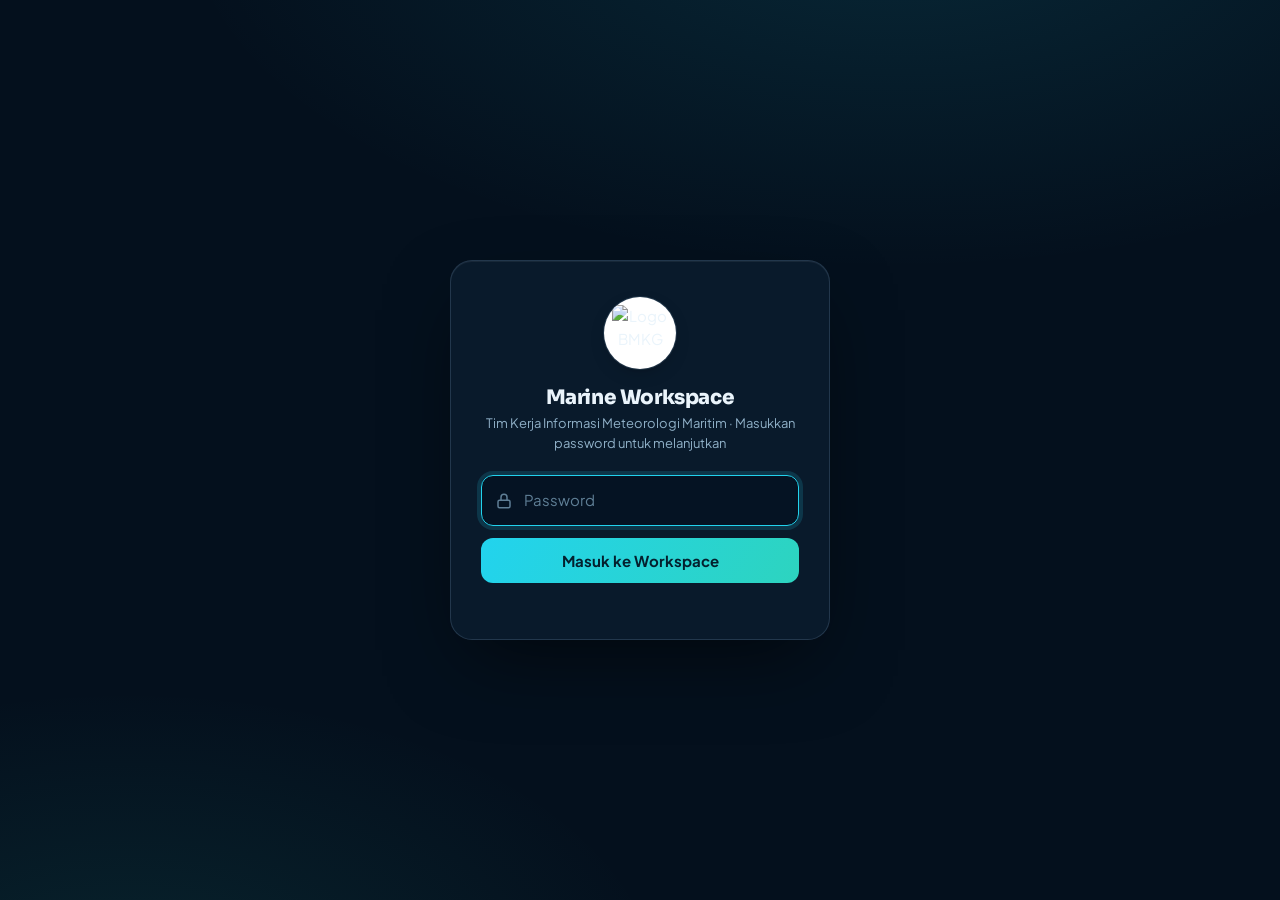
==== index.html @ 50741955 "Add files via upload" ====
<!DOCTYPE html>
<html lang="id" data-theme="dark">
<head>
<meta charset="utf-8">
<meta name="viewport" content="width=device-width, initial-scale=1">
<title>Marine Workspace — Dashboard Informasi Maritim BMKG</title>
<meta name="description" content="Ruang kerja Tim Kerja Informasi Meteorologi Maritim BMKG: rutinitas operasional, dashboard rekapitulasi, dan layanan khusus.">
<link rel="icon" href="assets/logo-bmkg-placeholder.svg" type="image/svg+xml" id="favicon">
<link rel="preconnect" href="https://fonts.googleapis.com">
<link rel="preconnect" href="https://fonts.gstatic.com" crossorigin>
<link rel="stylesheet" href="https://fonts.googleapis.com/css2?family=Plus+Jakarta+Sans:wght@400;500;600;700;800&family=Sora:wght@600;700;800&display=swap">
<link rel="stylesheet" href="assets/shell.css?v=11">
<style>
  html.locked body > main,
  html.locked body > section,
  html.locked .bar-show,
  html.locked #logout { display: none !important; }

  /* ---------- GATE ---------- */
  #gate { position: fixed; inset: 0; z-index: 9999; display: grid; place-items: center; padding: 16px;
          background: radial-gradient(1200px 600px at 70% -10%, rgba(34,211,238,.12), transparent 60%),
                      radial-gradient(900px 500px at 10% 110%, rgba(45,212,191,.10), transparent 60%),
                      #04101d; }
  #gate .gate-card { width: 100%; max-width: 380px; padding: 36px 30px 28px; border-radius: 22px; text-align: center;
                     background: rgba(13,32,52,.66); border: 1px solid rgba(148,190,220,.18);
                     backdrop-filter: blur(18px); -webkit-backdrop-filter: blur(18px);
                     box-shadow: 0 30px 80px -20px rgba(0,0,0,.6), inset 0 1px 0 rgba(255,255,255,.06);
                     color: #eaf4fb; font-family: 'Plus Jakarta Sans', system-ui, sans-serif;
                     animation: gateIn .6s cubic-bezier(.2,.9,.25,1.2) both; }
  @keyframes gateIn { from { opacity: 0; transform: translateY(18px) scale(.97); } to { opacity: 1; transform: none; } }
  #gate .logo-disc { margin: 0 auto 16px; width: 72px; height: 72px; padding: 8px; }
  #gate h1 { font: 800 20px/1.25 'Sora', sans-serif; margin: 0 0 4px; letter-spacing: -.02em; }
  #gate .gate-sub { font-size: 13px; color: #8fb0c7; margin: 0 0 22px; }
  #gate .field { position: relative; margin-bottom: 12px; }
  #gate .field svg { position: absolute; left: 14px; top: 50%; transform: translateY(-50%); width: 18px; height: 18px;
                     stroke: #5f7f96; fill: none; stroke-width: 2; stroke-linecap: round; }
  #gate input { width: 100%; box-sizing: border-box; padding: 13px 14px 13px 42px; font: inherit; color: #eaf4fb;
                background: rgba(4,16,29,.6); border: 1px solid rgba(148,190,220,.22); border-radius: 12px; outline: none;
                transition: border-color .2s, box-shadow .2s; }
  #gate input::placeholder { color: #5f7f96; }
  #gate input:focus { border-color: #22d3ee; box-shadow: 0 0 0 4px rgba(34,211,238,.15); }
  #gate button[type="submit"] { width: 100%; padding: 13px; font: 700 15px 'Plus Jakarta Sans', sans-serif; color: #04202e;
                 background: linear-gradient(120deg, #22d3ee, #2dd4bf); border: 0; border-radius: 12px; cursor: pointer;
                 transition: filter .2s, transform .15s; }
  #gate button[type="submit"]:hover { filter: brightness(1.1); transform: translateY(-1px); }
  #gate .err { color: #fb7185; font-size: 13px; min-height: 18px; margin-top: 10px; }
  #gate.shake .gate-card { animation: shake .4s; }
  @keyframes shake { 0%,100%{transform:translateX(0)} 25%{transform:translateX(-8px)} 75%{transform:translateX(8px)} }

  /* ---------- LOGOUT ---------- */
  #logout { position: fixed; right: 16px; bottom: 16px; z-index: 900; display: inline-flex; align-items: center; gap: 7px;
            padding: 9px 16px; font: 600 13px 'Plus Jakarta Sans', system-ui, sans-serif; color: #cfe6f5;
            background: rgba(13,32,52,.7); border: 1px solid rgba(148,190,220,.2); border-radius: 999px; cursor: pointer;
            box-shadow: 0 6px 20px rgba(0,0,0,.35); backdrop-filter: blur(8px); transition: color .2s, border-color .2s, transform .15s; }
  #logout:hover { color: #fb7185; border-color: rgba(251,113,133,.5); transform: translateY(-1px); }
  #logout svg { width: 16px; height: 16px; fill: none; stroke: currentColor; stroke-width: 2; stroke-linecap: round; stroke-linejoin: round; }

  /* ---------- HOME: topbar, jam, stat, ticker (khusus tema gelap) ---------- */
  .topbar { position: relative; z-index: 2; max-width: 1120px; margin: 0 auto; padding: 22px 24px 0;
            display: flex; align-items: center; gap: 14px; }
  .brand { display: flex; align-items: center; gap: 12px; min-width: 0; }
  .brand-name { font: 800 15px/1.2 'Sora', sans-serif; letter-spacing: -.01em; }
  .brand-tag { font-size: 11.5px; color: #7fa3bd; font-weight: 600; letter-spacing: .08em; text-transform: uppercase; }
  .topbar-right { margin-left: auto; display: flex; align-items: center; gap: 12px; }
  .clock-box { text-align: right; line-height: 1.15; }
  .clock-time { font: 700 20px/1 'Sora', monospace, sans-serif; letter-spacing: .04em; font-variant-numeric: tabular-nums; }
  .clock-date { font-size: 11.5px; color: #7fa3bd; font-weight: 600; margin-top: 3px; }
  #theme-toggle { width: 40px; height: 40px; display: grid; place-items: center; border-radius: 12px;
                  border: 1px solid rgba(148,190,220,.2); background: rgba(13,32,52,.6); color: #cfe6f5; cursor: pointer;
                  transition: transform .2s, border-color .2s; }
  #theme-toggle:hover { transform: rotate(15deg); border-color: rgba(34,211,238,.5); }
  #theme-toggle svg { width: 19px; height: 19px; fill: none; stroke: currentColor; stroke-width: 2; stroke-linecap: round; }
  html[data-theme="dark"] #theme-toggle .ico-sun { display: block; }
  html[data-theme="dark"] #theme-toggle .ico-moon { display: none; }
  html[data-theme="light"] #theme-toggle .ico-sun { display: none; }
  html[data-theme="light"] #theme-toggle .ico-moon { display: block; }

  .hero-new { position: relative; z-index: 2; max-width: 1120px; margin: 0 auto; padding: 44px 24px 10px; color: #eaf4fb; }
  .greet { display: inline-flex; align-items: center; gap: 8px; font-size: 13px; font-weight: 700; color: #67e8f9;
           background: rgba(34,211,238,.1); border: 1px solid rgba(34,211,238,.25); padding: 6px 14px; border-radius: 999px; }
  .greet .dot { width: 7px; height: 7px; border-radius: 50%; background: #2dd4bf; box-shadow: 0 0 0 0 rgba(45,212,191,.6); animation: pulse 2s infinite; }
  @keyframes pulse { 70% { box-shadow: 0 0 0 9px rgba(45,212,191,0); } 100% { box-shadow: 0 0 0 0 rgba(45,212,191,0); } }
  .hero-new h1 { font: 800 clamp(1.7rem, 4.2vw, 2.7rem)/1.12 'Sora', sans-serif; letter-spacing: -.03em; margin: 18px 0 10px; }
  .hero-new h1 .grad { background: linear-gradient(100deg, #22d3ee 10%, #2dd4bf 55%, #a5f3fc 90%); -webkit-background-clip: text; background-clip: text; color: transparent; }
  .hero-sub-new { margin: 0; max-width: 56ch; color: #9db9ce; font-size: clamp(.95rem, 1.5vw, 1.06rem); }

  .stats { position: relative; z-index: 2; max-width: 1120px; margin: 30px auto 0; padding: 0 24px;
           display: grid; grid-template-columns: repeat(4, 1fr); gap: 14px; }
  .stat { position: relative; overflow: hidden; border-radius: 16px; padding: 18px 20px;
          background: rgba(13,32,52,.6); border: 1px solid rgba(148,190,220,.16);
          backdrop-filter: blur(10px); }
  .stat::after { content: ""; position: absolute; inset: 0; background: radial-gradient(220px circle at var(--mx, 50%) var(--my, 0%), rgba(34,211,238,.14), transparent 65%); opacity: 0; transition: opacity .3s; }
  .stat:hover::after { opacity: 1; }
  .stat b { display: block; font: 800 30px/1 'Sora', sans-serif; letter-spacing: -.02em; font-variant-numeric: tabular-nums; }
  .stat span { display: block; margin-top: 7px; font-size: 12.5px; font-weight: 600; color: #7fa3bd; }

  .ticker-wrap { position: relative; z-index: 2; margin: 34px auto 0; overflow: hidden;
                 border-top: 1px solid rgba(148,190,220,.14); border-bottom: 1px solid rgba(148,190,220,.14);
                 background: rgba(4,16,29,.45); }
  .ticker { display: flex; gap: 0; width: max-content; animation: tick 36s linear infinite; padding: 10px 0; }
  .ticker-wrap:hover .ticker { animation-play-state: paused; }
  .ticker span { font: 600 12.5px 'Plus Jakarta Sans', sans-serif; color: #6f93ab; letter-spacing: .06em; text-transform: uppercase; padding: 0 18px; white-space: nowrap; }
  .ticker span i { font-style: normal; color: #22d3ee; margin-right: 18px; }
  @keyframes tick { to { transform: translateX(-50%); } }

  @media (max-width: 900px) {
    .stats { grid-template-columns: repeat(2, 1fr); }
    .clock-date { display: none; }
  }
  @media (max-width: 560px) {
    .topbar { padding: 16px 16px 0; }
    .hero-new, .stats { padding-left: 16px; padding-right: 16px; }
    .brand-tag { display: none; }
  }
  @media (prefers-reduced-motion: reduce) {
    .ticker { animation: none; }
    .greet .dot { animation: none; }
  }
</style>
<script>document.documentElement.classList.add('locked');</script>
</head>
<body>

<!-- PASSWORD GATE -->
<div id="gate">
  <form class="gate-card" id="gate-form" autocomplete="off">
    <span class="logo-disc"><img class="bmkg-logo" alt="Logo BMKG"></span>
    <h1>Marine Workspace</h1>
    <p class="gate-sub">Tim Kerja Informasi Meteorologi Maritim · Masukkan password untuk melanjutkan</p>
    <div class="field">
      <svg viewBox="0 0 24 24"><rect x="4" y="11" width="16" height="10" rx="2"/><path d="M8 11V7a4 4 0 0 1 8 0v4"/></svg>
      <input type="password" id="gate-pass" placeholder="Password" autofocus required>
    </div>
    <button type="submit">Masuk ke Workspace</button>
    <div class="err" id="gate-err" role="alert"></div>
  </form>
</div>

<!-- BERANDA -->
<main id="view-home" class="view" aria-labelledby="home-title">
  <canvas id="waves" aria-hidden="true"></canvas>

  <header class="topbar">
    <div class="brand">
      <span class="logo-disc logo-sm"><img class="bmkg-logo" alt="Logo BMKG"></span>
      <div>
        <div class="brand-name">Marine Workspace</div>
        <div class="brand-tag">Informasi Meteorologi Maritim</div>
      </div>
    </div>
    <div class="topbar-right">
      <div class="clock-box">
        <div class="clock-time" id="clock">--:--:--</div>
        <div class="clock-date" id="clock-date">—</div>
      </div>
      <button id="theme-toggle" type="button" aria-label="Ganti tema" title="Ganti tema">
        <svg class="ico-sun" viewBox="0 0 24 24"><circle cx="12" cy="12" r="4"/><path d="M12 2v2M12 20v2M4.9 4.9l1.4 1.4M17.7 17.7l1.4 1.4M2 12h2M20 12h2M4.9 19.1l1.4-1.4M17.7 6.3l1.4-1.4"/></svg>
        <svg class="ico-moon" viewBox="0 0 24 24"><path d="M21 12.8A9 9 0 1 1 11.2 3a7 7 0 0 0 9.8 9.8z"/></svg>
      </button>
    </div>
  </header>

  <section class="hero-new">
    <span class="greet"><span class="dot"></span><span id="greeting">Selamat datang</span></span>
    <h1 id="home-title">Satu ruang kerja,<br>semua <span class="grad">informasi maritim</span>.</h1>
    <p class="hero-sub-new">Rekapitulasi kecelakaan kapal, banjir rob, kinerja PTSP & SKK Migas — plus rutinitas operasional FoD dan alat bantu layanan, dalam satu dashboard yang hidup.</p>
  </section>

  <section class="stats" aria-label="Ringkasan">
    <div class="stat"><b data-count="4">0</b><span>Dashboard Rekapitulasi</span></div>
    <div class="stat"><b data-count="8" data-suffix="+">0</b><span>Tools & Tautan Produksi</span></div>
    <div class="stat"><b data-count="3">0</b><span>Layanan Khusus Internal</span></div>
    <div class="stat"><b data-count="24" data-suffix="/7">0</b><span>Siaga Operasional</span></div>
  </section>

  <div class="ticker-wrap" aria-hidden="true">
    <div class="ticker" id="ticker">
      <span><i>◆</i>Kecelakaan Kapal</span><span><i>◆</i>Banjir Rob</span><span><i>◆</i>Kinerja PTSP</span><span><i>◆</i>SKK Migas</span><span><i>◆</i>Task Management FoD</span><span><i>◆</i>MeteoFactory</span><span><i>◆</i>MFStudio</span><span><i>◆</i>DTOOL</span><span><i>◆</i>Tools Warning</span><span><i>◆</i>Convert PDF Scan</span>
    </div>
  </div>

  <section class="entry-wrap" aria-label="Menu utama">
    <button class="entry entry-routine" data-go="routine">
      <span class="entry-num" aria-hidden="true">01</span>
      <span class="entry-icon" aria-hidden="true">
        <svg viewBox="0 0 24 24"><rect x="4" y="5" width="16" height="15" rx="2"/><path d="M4 10h16M8 3v4M16 3v4M8 14l2 2 4-4"/></svg>
      </span>
      <span class="entry-title">Operational Routine</span>
      <span class="entry-desc">Jadwal tugas harian Forecaster on Duty & tautan penting operasional.</span>
      <span class="chips"><i>Task Management</i><i>Briefing</i><i>MeteoFactory</i></span>
      <span class="entry-cta">Buka rutinitas<svg viewBox="0 0 24 24"><path d="M5 12h14M13 6l6 6-6 6"/></svg></span>
    </button>

    <button class="entry entry-dash" data-go="dashboard">
      <span class="entry-num" aria-hidden="true">02</span>
      <span class="entry-icon" aria-hidden="true">
        <svg viewBox="0 0 24 24"><path d="M4 20V10M10 20V4M16 20v-7M22 20H2"/></svg>
      </span>
      <span class="entry-title">Dashboard Rekap</span>
      <span class="entry-desc">Data tim kerja dalam satu tempat — grafik, tabel, dan filter siap pakai.</span>
      <span class="chips"><i>Kecelakaan Kapal</i><i>Banjir Rob</i><i>Kinerja PTSP</i><i>SKK Migas</i></span>
      <span class="entry-cta">Buka dashboard<svg viewBox="0 0 24 24"><path d="M5 12h14M13 6l6 6-6 6"/></svg></span>
    </button>

    <button class="entry entry-special" data-go="layanan">
      <span class="entry-num" aria-hidden="true">03</span>
      <span class="entry-icon" aria-hidden="true">
        <svg viewBox="0 0 24 24"><path d="M12 3l2.6 5.6 6.1.7-4.5 4.2 1.2 6L12 16.4 6.6 19.5l1.2-6L3.3 9.3l6.1-.7z"/></svg>
      </span>
      <span class="entry-title">Layanan Khusus</span>
      <span class="entry-desc">Alat bantu produktivitas untuk pekerjaan layanan informasi maritim.</span>
      <span class="chips"><i>Format Lama PTSP</i><i>Convert PDF Scan</i><i>Satelit PTSP</i></span>
      <span class="entry-cta">Buka layanan<svg viewBox="0 0 24 24"><path d="M5 12h14M13 6l6 6-6 6"/></svg></span>
    </button>
  </section>

  <p class="ver">Marine Workspace · Tim Kerja Informasi Meteorologi Maritim BMKG · <span id="year"></span></p>
</main>

<!-- OPERATIONAL ROUTINE -->
<section id="view-routine" class="view app-view" hidden aria-label="Operational Routine">
  <header class="appbar">
    <button class="btn-home" data-go="home" aria-label="Kembali ke beranda">
      <svg viewBox="0 0 24 24" aria-hidden="true"><path d="M15 5l-7 7 7 7"/></svg><span>Beranda</span>
    </button>
    <span class="logo-disc logo-sm"><img class="bmkg-logo" alt="Logo BMKG"></span>
    <h2 class="appbar-title" id="routine-title">Operational Routine</h2>
    <button class="btn-ghost" id="routine-back" hidden>Semua menu</button>
    <button class="bar-toggle" type="button" data-bar="hide" aria-label="Sembunyikan bilah atas" title="Sembunyikan bilah atas">
      <svg viewBox="0 0 24 24" aria-hidden="true"><path d="M6 15l6-6 6 6"/></svg>
    </button>
  </header>
  <div class="menu-wrap" id="routine-menu">
    <button class="tool tool-teal" data-routine="task">
      <span class="entry-icon" aria-hidden="true"><svg viewBox="0 0 24 24"><rect x="8" y="2" width="8" height="4" rx="1"/><path d="M16 4h2a2 2 0 0 1 2 2v14a2 2 0 0 1-2 2H6a2 2 0 0 1-2-2V6a2 2 0 0 1 2-2h2M9 14l2 2 4-4"/></svg></span>
      <span class="entry-title">Task Management</span>
      <span class="entry-desc">Tugas harian Forecaster on Duty.</span>
    </button>
    <a class="tool" target="_blank" rel="noopener" href="https://docs.google.com/presentation/d/1rt07WxfFkarKWsxxVSmUMa9XclEp4lVFe6PXQF7qSEg/edit?slide=id.g3b1c0bfed47_26_0#slide=id.g3b1c0bfed47_26_0">
      <span class="entry-icon" aria-hidden="true"><svg viewBox="0 0 24 24"><path d="M2 3h20M21 3v11a2 2 0 0 1-2 2H5a2 2 0 0 1-2-2V3M7 21l5-5 5 5"/></svg></span>
      <span class="entry-title">Briefing</span>
      <span class="entry-desc">File presentasi briefing.</span>
    </a>
    <a class="tool" target="_blank" rel="noopener" href="https://docs.google.com/presentation/d/19bSiu_AYQqIF3rI4JnlODNpfbVD-F4Mi/edit?usp=sharing&amp;ouid=117535660510936955251&amp;rtpof=true&amp;sd=true">
      <span class="entry-icon" aria-hidden="true"><svg viewBox="0 0 24 24"><circle cx="12" cy="12" r="10"/><path d="m16.24 7.76-1.8 5.4a2 2 0 0 1-1.27 1.27L7.76 16.24l1.8-5.4a2 2 0 0 1 1.27-1.27z"/></svg></span>
      <span class="entry-title">Marine Guidance</span>
      <span class="entry-desc">File pembuatan Marine Guidance.</span>
    </a>
    <a class="tool" target="_blank" rel="noopener" href="http://192.168.222.45/#/">
      <span class="entry-icon" aria-hidden="true"><svg viewBox="0 0 24 24"><circle cx="12" cy="12" r="10"/><path d="M12 2a14.5 14.5 0 0 0 0 20 14.5 14.5 0 0 0 0-20M2 12h20"/></svg></span>
      <span class="entry-title">MeteoFactory</span>
      <span class="entry-desc">Pembuatan produk rutin.</span>
    </a>
    <a class="tool" target="_blank" rel="noopener" href="https://api-maritim.bmkg.go.id/met/studio/">
      <span class="entry-icon" aria-hidden="true"><svg viewBox="0 0 24 24"><rect x="2" y="3" width="20" height="14" rx="2"/><path d="M8 21h8M12 17v4"/></svg></span>
      <span class="entry-title">MFStudio</span>
      <span class="entry-desc">Studio forecast SKK Migas.</span>
    </a>
    <a class="tool" target="_blank" rel="noopener" href="https://api-maritim.bmkg.go.id/met/cuaca-rute/">
      <span class="entry-icon" aria-hidden="true"><svg viewBox="0 0 24 24"><path d="M21 4h-7M10 4H3M21 12h-9M8 12H3M21 20h-5M12 20H3M14 2v4M8 10v4M16 18v4"/></svg></span>
      <span class="entry-title">Otomatisasi PTSP</span>
      <span class="entry-desc">Cuaca rute otomatis.</span>
    </a>
    <a class="tool" target="_blank" rel="noopener" href="https://api-maritim.bmkg.go.id/met/analisis/">
      <span class="entry-icon" aria-hidden="true"><svg viewBox="0 0 24 24"><rect x="2" y="3" width="20" height="14" rx="2"/><path d="M8 21h8M12 17v4"/></svg></span>
      <span class="entry-title">Klimatologi Pusmar</span>
      <span class="entry-desc">Web Klimatologi Pusmar.</span>
    </a>
    <a class="tool" target="_blank" rel="noopener" href="https://maritim.bmkg.go.id/tools/peringatan">
      <span class="entry-icon" aria-hidden="true"><svg viewBox="0 0 24 24"><path d="M10.3 3.9 1.8 18a2 2 0 0 0 1.7 3h17a2 2 0 0 0 1.7-3L13.7 3.9a2 2 0 0 0-3.4 0zM12 9v4M12 17h.01"/></svg></span>
      <span class="entry-title">Tools Warning</span>
      <span class="entry-desc">Tools peringatan dini cuaca maritim.</span>
    </a>
    <a class="tool" target="_blank" rel="noopener" href="https://mms.bmkg.go.id/dtool">
      <span class="entry-icon" aria-hidden="true"><svg viewBox="0 0 24 24"><path d="M14.7 6.3a1 1 0 0 0 0 1.4l1.6 1.6a1 1 0 0 0 1.4 0l3.8-3.8a6 6 0 0 1-7.9 7.9l-6.9 6.9a2.1 2.1 0 0 1-3-3l6.9-6.9a6 6 0 0 1 7.9-7.9z"/></svg></span>
      <span class="entry-title">DTOOL</span>
      <span class="entry-desc">Drifting Tool BMKG.</span>
    </a>
  </div>
  <div class="stage" id="stage-routine" hidden></div>
</section>

<!-- DASHBOARD -->
<section id="view-dashboard" class="view app-view" hidden aria-label="Dashboard">
  <header class="appbar appbar-dash">
    <button class="btn-home" data-go="home" aria-label="Kembali ke beranda">
      <svg viewBox="0 0 24 24" aria-hidden="true"><path d="M15 5l-7 7 7 7"/></svg><span>Beranda</span>
    </button>
    <span class="logo-disc logo-sm"><img class="bmkg-logo" alt="Logo BMKG"></span>
    <h2 class="appbar-title">Dashboard Rekap</h2>
    <nav class="tabs" role="tablist" aria-label="Pilih dashboard" id="dash-tabs"></nav>
    <button class="bar-toggle" type="button" data-bar="hide" aria-label="Sembunyikan bilah atas" title="Sembunyikan bilah atas">
      <svg viewBox="0 0 24 24" aria-hidden="true"><path d="M6 15l6-6 6 6"/></svg>
    </button>
  </header>
  <div class="stage" id="stage-dashboard"></div>
</section>

<!-- LAYANAN KHUSUS -->
<section id="view-layanan" class="view app-view" hidden aria-label="Layanan Khusus">
  <header class="appbar">
    <button class="btn-home" data-go="home" aria-label="Kembali ke beranda">
      <svg viewBox="0 0 24 24" aria-hidden="true"><path d="M15 5l-7 7 7 7"/></svg><span>Beranda</span>
    </button>
    <span class="logo-disc logo-sm"><img class="bmkg-logo" alt="Logo BMKG"></span>
    <h2 class="appbar-title" id="layanan-title">Layanan Khusus</h2>
    <button class="btn-ghost" id="layanan-back" hidden>Semua layanan</button>
    <button class="bar-toggle" type="button" data-bar="hide" aria-label="Sembunyikan bilah atas" title="Sembunyikan bilah atas">
      <svg viewBox="0 0 24 24" aria-hidden="true"><path d="M6 15l6-6 6 6"/></svg>
    </button>
  </header>
  <div class="menu-wrap" id="layanan-menu">
    <button class="tool" data-tool="format-lama">
      <span class="entry-icon" aria-hidden="true"><svg viewBox="0 0 24 24"><path d="M7 3h7l5 5v13H7zM14 3v5h5M10 13h6M10 17h6"/></svg></span>
      <span class="entry-title">Format Lama PTSP</span>
      <span class="entry-desc">Mengubah format otomatis ke format lama PTSP.</span>
    </button>
    <button class="tool" data-tool="convert-pdf">
      <span class="entry-icon" aria-hidden="true"><svg viewBox="0 0 24 24"><path d="M6 3h8l4 4v14H6zM14 3v4h4M9 12h6M9 16h4"/></svg></span>
      <span class="entry-title">Convert PDF Scan</span>
      <span class="entry-desc">Ubah PDF hasil scan menjadi PDF teks.</span>
    </button>
    <button class="tool" data-tool="satelit-ptsp">
      <span class="entry-icon" aria-hidden="true"><svg viewBox="0 0 24 24"><path d="M13 7 9 3 5 7l4 4M17 11l4 4-4 4-4-4M8 12l4 4 6-6-4-4zM16 8l3-3M9 21a6 6 0 0 0-6-6"/></svg></span>
      <span class="entry-title">Satelit PTSP</span>
      <span class="entry-desc">Unduh dan pratinjau citra satelit untuk PTSP.</span>
    </button>
  </div>
  <div class="stage" id="stage-layanan" hidden></div>
</section>

<button id="logout" type="button" title="Keluar dari workspace">
  <svg viewBox="0 0 24 24"><path d="M9 21H5a2 2 0 0 1-2-2V5a2 2 0 0 1 2-2h4M16 17l5-5-5-5M21 12H9"/></svg>
  Keluar
</button>

<script>
(function () {
  'use strict';

  /* ================= TEMA ================= */
  var THEME_KEY = 'miw-theme';
  function applyTheme(t) { document.documentElement.setAttribute('data-theme', t); }
  try {
    var saved = localStorage.getItem(THEME_KEY);
    if (saved === 'light' || saved === 'dark') applyTheme(saved);
  } catch (e) {}
  var tbtn = document.getElementById('theme-toggle');
  if (tbtn) tbtn.addEventListener('click', function () {
    var next = document.documentElement.getAttribute('data-theme') === 'dark' ? 'light' : 'dark';
    applyTheme(next);
    try { localStorage.setItem(THEME_KEY, next); } catch (e) {}
  });

  /* ================= JAM WIB + SALAM ================= */
  var clockEl = document.getElementById('clock');
  var dateEl = document.getElementById('clock-date');
  var greetEl = document.getElementById('greeting');
  var HARI = ['Minggu','Senin','Selasa','Rabu','Kamis','Jumat','Sabtu'];
  var BULAN = ['Januari','Februari','Maret','April','Mei','Juni','Juli','Agustus','September','Oktober','November','Desember'];
  function tickClock() {
    try {
      var now = new Date(new Date().toLocaleString('en-US', { timeZone: 'Asia/Jakarta' }));
      var p = function (n) { return String(n).padStart(2, '0'); };
      if (clockEl) clockEl.textContent = p(now.getHours()) + ':' + p(now.getMinutes()) + ':' + p(now.getSeconds()) + ' WIB';
      if (dateEl) dateEl.textContent = HARI[now.getDay()] + ', ' + now.getDate() + ' ' + BULAN[now.getMonth()] + ' ' + now.getFullYear();
      if (greetEl) {
        var h = now.getHours();
        greetEl.textContent = h < 11 ? 'Selamat pagi, siap berlayar' : h < 15 ? 'Selamat siang' : h < 19 ? 'Selamat sore' : 'Selamat malam';
      }
    } catch (e) {}
  }
  tickClock();
  setInterval(tickClock, 1000);
  var yearEl = document.getElementById('year');
  if (yearEl) yearEl.textContent = new Date().getFullYear();

  /* ================= SPOTLIGHT CURSOR ================= */
  document.addEventListener('mousemove', function (e) {
    var el = e.target.closest && e.target.closest('.entry, .tool, .stat');
    if (!el) return;
    var r = el.getBoundingClientRect();
    el.style.setProperty('--mx', (e.clientX - r.left) + 'px');
    el.style.setProperty('--my', (e.clientY - r.top) + 'px');
  });

  /* ================= COUNT-UP STAT ================= */
  function animateCount(el) {
    var target = parseInt(el.dataset.count, 10) || 0;
    var suffix = el.dataset.suffix || '';
    var dur = 1100, t0 = null;
    function step(ts) {
      if (!t0) t0 = ts;
      var k = Math.min((ts - t0) / dur, 1);
      var eased = 1 - Math.pow(1 - k, 3);
      el.textContent = Math.round(target * eased) + suffix;
      if (k < 1) requestAnimationFrame(step);
    }
    requestAnimationFrame(step);
  }
  if ('IntersectionObserver' in window) {
    var io = new IntersectionObserver(function (entries) {
      entries.forEach(function (en) {
        if (en.isIntersecting) { animateCount(en.target); io.unobserve(en.target); }
      });
    }, { threshold: .4 });
    document.querySelectorAll('.stat b[data-count]').forEach(function (b) { io.observe(b); });
  } else {
    document.querySelectorAll('.stat b[data-count]').forEach(animateCount);
  }

  /* ================= TICKER: duplikasi utk loop mulus ================= */
  var ticker = document.getElementById('ticker');
  if (ticker) ticker.innerHTML += ticker.innerHTML;

  /* ================= OMBAK CANVAS ================= */
  (function waves() {
    var cv = document.getElementById('waves');
    if (!cv) return;
    var ctx = cv.getContext('2d');
    var W, H, t = 0;
    var reduced = window.matchMedia && window.matchMedia('(prefers-reduced-motion: reduce)').matches;
    function resize() {
      var dpr = Math.min(window.devicePixelRatio || 1, 2);
      W = cv.clientWidth; H = cv.clientHeight;
      cv.width = W * dpr; cv.height = H * dpr;
      ctx.setTransform(dpr, 0, 0, dpr, 0, 0);
    }
    window.addEventListener('resize', resize);
    resize();
    var layers = [
      { amp: 26, len: 0.006, speed: 0.014, y: .72, col: 'rgba(34,211,238,0.10)' },
      { amp: 34, len: 0.004, speed: 0.010, y: .78, col: 'rgba(45,212,191,0.09)' },
      { amp: 44, len: 0.003, speed: 0.007, y: .86, col: 'rgba(96,165,250,0.10)' },
      { amp: 30, len: 0.005, speed: 0.011, y: .93, col: 'rgba(14,116,134,0.22)' }
    ];
    var stars = [];
    for (var i = 0; i < 60; i++) stars.push({ x: Math.random(), y: Math.random() * .6, r: Math.random() * 1.4 + .4, s: Math.random() * .02 + .005, p: Math.random() * Math.PI * 2 });
    function draw() {
      ctx.clearRect(0, 0, W, H);
      // bintang / partikel
      ctx.fillStyle = 'rgba(165,243,252,0.5)';
      stars.forEach(function (st) {
        st.y -= st.s / 100;
        if (st.y < -0.02) st.y = .62;
        var tw = .35 + .3 * Math.sin(t * 2 + st.p);
        ctx.globalAlpha = tw;
        ctx.beginPath();
        ctx.arc(st.x * W, st.y * H, st.r, 0, Math.PI * 2);
        ctx.fill();
      });
      ctx.globalAlpha = 1;
      // ombak
      layers.forEach(function (L) {
        ctx.beginPath();
        ctx.moveTo(0, H);
        for (var x = 0; x <= W; x += 6) {
          var y = H * L.y + Math.sin(x * L.len + t * L.speed * 60) * L.amp + Math.sin(x * L.len * 2.3 + t * L.speed * 38) * L.amp * .4;
          ctx.lineTo(x, y);
        }
        ctx.lineTo(W, H);
        ctx.closePath();
        ctx.fillStyle = L.col;
        ctx.fill();
      });
      t += 1;
      if (!reduced) requestAnimationFrame(draw);
    }
    draw();
    // jeda saat tab tidak aktif
    document.addEventListener('visibilitychange', function () {
      if (!document.hidden && !reduced) { cancelAnimationFrame(draw); requestAnimationFrame(draw); }
    });
  })();

  /* ================= PASSWORD GATE ================= */
  var HASH = 'ae5befed0070c213ee6377b7dbcc54124beebffe37b8b29935503fd98fee3f10';
  var KEY = 'mw_auth';

  function sha256(str) {
    return crypto.subtle.digest('SHA-256', new TextEncoder().encode(str)).then(function (buf) {
      return Array.from(new Uint8Array(buf)).map(function (b) {
        return b.toString(16).padStart(2, '0');
      }).join('');
    });
  }

  function unlock() {
    var g = document.getElementById('gate');
    if (g) g.remove();
    document.documentElement.classList.remove('locked');
    var s = document.createElement('script');
    s.src = 'assets/shell.js?v=11';
    document.body.appendChild(s);
  }

  document.getElementById('logout').addEventListener('click', function () {
    sessionStorage.removeItem(KEY);
    location.reload();
  });

  if (sessionStorage.getItem(KEY) === HASH) { unlock(); return; }

  document.getElementById('gate-form').addEventListener('submit', function (e) {
    e.preventDefault();
    var input = document.getElementById('gate-pass');
    sha256(input.value).then(function (h) {
      if (h === HASH) {
        sessionStorage.setItem(KEY, HASH);
        unlock();
      } else {
        var gate = document.getElementById('gate');
        document.getElementById('gate-err').textContent = 'Password salah. Coba lagi.';
        input.value = '';
        input.focus();
        if (gate) {
          gate.classList.remove('shake');
          void gate.offsetWidth;
          gate.classList.add('shake');
        }
      }
    });
  });
})();
</script>
</body>
</html>
---- assets/shell.css ----
/* ============================================================
   Marine Workspace — shell.css v11
   Tema "Deep Marine": gelap elegan + mode terang
   ============================================================ */
:root{
  --bar-h:64px;
  font-family:"Plus Jakarta Sans",system-ui,-apple-system,"Segoe UI",Roboto,sans-serif;
}
html[data-theme="dark"]{
  --bg0:#04101d; --bg1:#071a2e;
  --app-bg:#0a1f33;
  --card:rgba(13,32,52,.66); --card-solid:#0d2236;
  --ink:#eaf4fb; --muted:#8fb0c7; --faint:#5f7f96;
  --line:rgba(148,190,220,.16);
  --cyan:#22d3ee; --teal:#2dd4bf; --blue:#60a5fa; --amber:#fbbf24; --rose:#fb7185;
  --accent-default:#22d3ee;
}
html[data-theme="light"]{
  --bg0:#eaf2f8; --bg1:#f4f9fc;
  --app-bg:#eef4f9;
  --card:#ffffff; --card-solid:#ffffff;
  --ink:#10243a; --muted:#51697e; --faint:#7d94a8;
  --line:#d3e0ea;
  --cyan:#0891b2; --teal:#0d9488; --blue:#2563eb; --amber:#d97706; --rose:#e11d48;
  --accent-default:#0891b2;
}
*{box-sizing:border-box}
html,body{height:100%;margin:0}
body{
  background:
    radial-gradient(1100px 520px at 82% -8%, rgba(34,211,238,.10), transparent 60%),
    radial-gradient(800px 460px at 8% 108%, rgba(45,212,191,.09), transparent 60%),
    linear-gradient(180deg, var(--bg1), var(--bg0) 60%);
  background-attachment:fixed;
  color:var(--ink);
  font-size:15px;line-height:1.5;
  -webkit-font-smoothing:antialiased;
}
button{font:inherit;color:inherit;cursor:pointer}
a{color:inherit}
:focus-visible{outline:3px solid var(--cyan);outline-offset:2px;border-radius:6px}
[hidden]{display:none!important}
svg{fill:none;stroke:currentColor;stroke-width:1.8;stroke-linecap:round;stroke-linejoin:round}

/* ---------- logo ---------- */
.logo-disc{display:inline-flex;align-items:center;justify-content:center;background:#fff;border-radius:50%;flex:none;overflow:hidden;
  box-shadow:0 0 0 1px var(--line),0 6px 18px -6px rgba(0,0,0,.35)}
.logo-lg{width:68px;height:68px;padding:7px}
.logo-sm{width:40px;height:40px;padding:3px}
.bmkg-logo{width:100%;height:100%;object-fit:contain;display:block}

/* ---------- beranda ---------- */
.view{min-height:100dvh;position:relative}
#waves{position:absolute;inset:0;width:100%;height:100%;z-index:0;pointer-events:none}
#view-home > *:not(#waves){position:relative;z-index:1}

/* kartu masuk utama */
.entry-wrap{max-width:1120px;margin:34px auto 0;padding:0 24px 8px;display:grid;grid-template-columns:repeat(3,1fr);gap:20px}
.entry{
  --accent:var(--accent-default);
  display:flex;flex-direction:column;align-items:flex-start;text-align:left;gap:9px;
  position:relative;overflow:hidden;
  background:var(--card);border:1px solid var(--line);border-radius:20px;
  padding:30px 24px 22px;
  backdrop-filter:blur(12px);-webkit-backdrop-filter:blur(12px);
  box-shadow:0 18px 44px -18px rgba(0,0,0,.45);
  transition:transform .22s cubic-bezier(.2,.8,.3,1.2),box-shadow .22s,border-color .22s;
}
.entry::before{ /* spotlight mengikuti kursor */
  content:"";position:absolute;inset:0;pointer-events:none;
  background:radial-gradient(260px circle at var(--mx,50%) var(--my,-30%), color-mix(in srgb, var(--accent) 20%, transparent), transparent 70%);
  opacity:0;transition:opacity .3s;
}
.entry:hover::before{opacity:1}
.entry::after{ /* garis aksen bawah */
  content:"";position:absolute;left:0;right:0;bottom:0;height:3px;
  background:linear-gradient(90deg,transparent,var(--accent),transparent);
  transform:scaleX(0);transition:transform .3s;
}
.entry:hover{transform:translateY(-5px);box-shadow:0 28px 56px -18px rgba(0,0,0,.55);border-color:color-mix(in srgb, var(--accent) 45%, var(--line))}
.entry:hover::after{transform:scaleX(1)}
.entry-routine{--accent:var(--teal);--soft:color-mix(in srgb, var(--teal) 16%, transparent)}
.entry-dash{--accent:var(--blue);--soft:color-mix(in srgb, var(--blue) 16%, transparent)}
.entry-special{--accent:var(--amber);--soft:color-mix(in srgb, var(--amber) 16%, transparent)}
.entry-num{position:absolute;top:16px;right:20px;font:800 13px 'Sora',sans-serif;letter-spacing:.14em;color:var(--faint);opacity:.7}
.entry-icon{width:50px;height:50px;border-radius:14px;background:var(--soft);color:var(--accent);display:grid;place-items:center;margin-bottom:4px;transition:transform .25s}
.entry:hover .entry-icon{transform:scale(1.08) rotate(-4deg)}
.entry-icon svg{width:26px;height:26px}
.entry-title{font-size:1.18rem;font-weight:800;letter-spacing:-.01em;font-family:'Sora',sans-serif}
.entry-desc{color:var(--muted);font-size:.93rem;max-width:36ch}
.chips{display:flex;flex-wrap:wrap;gap:6px;margin-top:4px}
.chips i{font-style:normal;font-size:.76rem;font-weight:700;color:var(--accent);background:var(--soft);padding:3px 10px;border-radius:999px}
.entry-cta{margin-top:auto;padding-top:16px;display:inline-flex;align-items:center;gap:7px;font-weight:700;font-size:.95rem;color:var(--accent)}
.entry-cta svg{width:17px;height:17px;transition:transform .22s}
.entry:hover .entry-cta svg{transform:translateX(5px)}

/* ---------- tampilan aplikasi ---------- */
.app-view{display:flex;flex-direction:column;height:100dvh;min-height:0;background:var(--app-bg)}
.appbar{flex:none;min-height:var(--bar-h);display:flex;align-items:center;gap:12px;padding:10px 16px;
  background:var(--card);border-bottom:1px solid var(--line);
  backdrop-filter:blur(14px);-webkit-backdrop-filter:blur(14px)}
.appbar-title{margin:0;font-size:1.05rem;font-weight:800;letter-spacing:-.01em;line-height:1.25;font-family:'Sora',sans-serif}
.appbar-dash .appbar-title{font-size:1rem;max-width:34ch}
.btn-home,.btn-ghost{display:inline-flex;align-items:center;gap:5px;border:1px solid var(--line);
  background:var(--card);border-radius:999px;padding:7px 14px 7px 9px;font-weight:700;font-size:.88rem;color:var(--ink);
  transition:border-color .2s,transform .15s}
.btn-ghost{padding:7px 14px;margin-left:auto}
.btn-home svg{width:18px;height:18px}
.btn-home:hover,.btn-ghost:hover{border-color:var(--cyan);transform:translateY(-1px)}
.tabs{margin-left:auto;display:flex;gap:4px;overflow-x:auto;overflow-y:hidden;scrollbar-width:none}
.tabs::-webkit-scrollbar{display:none}
.tab{border:0;background:transparent;white-space:nowrap;padding:10px 16px;font-weight:700;font-size:.9rem;color:var(--muted);border-radius:10px;position:relative;transition:color .2s,background .2s}
.tab:hover{background:var(--soft,var(--card));color:var(--ink)}
.tab[aria-selected="true"]{color:var(--ink);background:color-mix(in srgb, var(--cyan) 15%, transparent)}
.tab[aria-selected="true"]::after{content:"";position:absolute;left:12px;right:12px;bottom:3px;height:3px;border-radius:3px;background:var(--cyan)}

/* panggung iframe */
.stage{position:relative;flex:1;min-height:0;background:#fff}
:root{--z:.9}
.stage iframe{position:absolute;top:0;left:0;width:calc(100% / var(--z));height:calc(100% / var(--z));transform:scale(var(--z));transform-origin:0 0;border:0;background:#fff}
.loader{position:absolute;inset:0;display:grid;place-content:center;justify-items:center;gap:14px;background:var(--app-bg);color:var(--muted);font-weight:700;z-index:2}
.spin{width:38px;height:38px;border-radius:50%;border:4px solid var(--line);border-top-color:var(--cyan);animation:spin .9s linear infinite}
@keyframes spin{to{transform:rotate(360deg)}}

/* menu alat (routine & layanan) */
.menu-wrap{flex:1;max-width:1120px;width:100%;margin:0 auto;padding:40px 24px;display:grid;grid-template-columns:repeat(auto-fill,minmax(250px,330px));gap:18px;align-content:start}
.tool{
  --accent:var(--amber);--soft:color-mix(in srgb, var(--amber) 14%, transparent);
  text-decoration:none;color:inherit;
  display:flex;flex-direction:column;align-items:flex-start;text-align:left;gap:8px;
  position:relative;overflow:hidden;
  background:var(--card);border:1px solid var(--line);border-left:5px solid var(--accent);border-radius:16px;padding:22px;
  backdrop-filter:blur(10px);
  transition:box-shadow .2s,transform .2s,border-color .2s;
}
.tool::before{content:"";position:absolute;inset:0;pointer-events:none;
  background:radial-gradient(240px circle at var(--mx,50%) var(--my,-30%), color-mix(in srgb, var(--accent) 16%, transparent), transparent 70%);
  opacity:0;transition:opacity .3s}
.tool:hover::before{opacity:1}
.tool-teal{--accent:var(--teal);--soft:color-mix(in srgb, var(--teal) 14%, transparent)}
.tool:hover{box-shadow:0 16px 34px -14px rgba(0,0,0,.5);transform:translateY(-3px);border-color:color-mix(in srgb, var(--accent) 40%, var(--line));border-left-color:var(--accent)}

/* bilah atas hide/show */
.bar-toggle{flex:none;width:34px;height:34px;display:grid;place-items:center;border:1px solid var(--line);background:var(--card);border-radius:999px;color:var(--ink)}
.bar-toggle:hover{border-color:var(--cyan)}
.bar-toggle svg{width:18px;height:18px}
.bar-show{display:none;position:fixed;top:0;right:16px;z-index:30;width:36px;height:22px;place-items:center;padding:0;border:0;border-radius:0 0 10px 10px;background:var(--cyan);color:#04202e;opacity:.85;box-shadow:0 3px 10px -3px rgba(0,0,0,.5)}
.bar-show:hover{opacity:1}
.bar-show svg{width:16px;height:16px}
body.in-app{overflow:hidden}
body.in-app.bar-hidden .appbar{display:none}
body.in-app.bar-hidden .bar-show{display:grid}

a.btn-ghost{text-decoration:none}

/* ---------- override tema terang utk elemen yg didefinisikan di <style> index ---------- */
html[data-theme="light"] body{
  background:
    radial-gradient(1100px 520px at 82% -8%, rgba(8,145,178,.10), transparent 60%),
    radial-gradient(800px 460px at 8% 108%, rgba(13,148,136,.10), transparent 60%),
    linear-gradient(180deg, #f2f8fc, #e7f0f7 60%);
}
html[data-theme="light"] .brand-name{color:#10243a}
html[data-theme="light"] .brand-tag{color:#5c7488}
html[data-theme="light"] .clock-time{color:#10243a}
html[data-theme="light"] .hero-new h1{color:#0b2540}
html[data-theme="light"] .greet{color:#0e7490;background:rgba(8,145,178,.1);border-color:rgba(8,145,178,.3)}
html[data-theme="light"] .hero-sub-new{color:#4d6880}
html[data-theme="light"] .stat{background:rgba(255,255,255,.85);border-color:#d3e0ea}
html[data-theme="light"] .stat span{color:#5c7488}
html[data-theme="light"] .ticker-wrap{background:rgba(255,255,255,.6);border-color:#d3e0ea}
html[data-theme="light"] .ticker span{color:#6b8499}
html[data-theme="light"] .ticker span i{color:#0891b2}
html[data-theme="light"] #theme-toggle{background:rgba(255,255,255,.9);border-color:#d3e0ea;color:#10243a}

/* ---------- responsif ---------- */
@media (max-width:900px){
  .entry-wrap{grid-template-columns:1fr}
  .entry-desc{max-width:none}
  .appbar-dash{flex-wrap:wrap}
  .appbar-dash .appbar-title{max-width:none;flex:1 1 200px;font-size:.92rem}
  .tabs{margin-left:0;width:100%;order:5}
}
@media (max-width:560px){
  .entry-wrap{padding:0 16px 8px;margin-top:24px}
  .btn-home span{display:none}
  .btn-home{padding:7px}
  .menu-wrap{padding:24px 16px}
}
@media (prefers-reduced-motion:reduce){
  *{transition:none!important;animation-duration:.01ms!important}
}
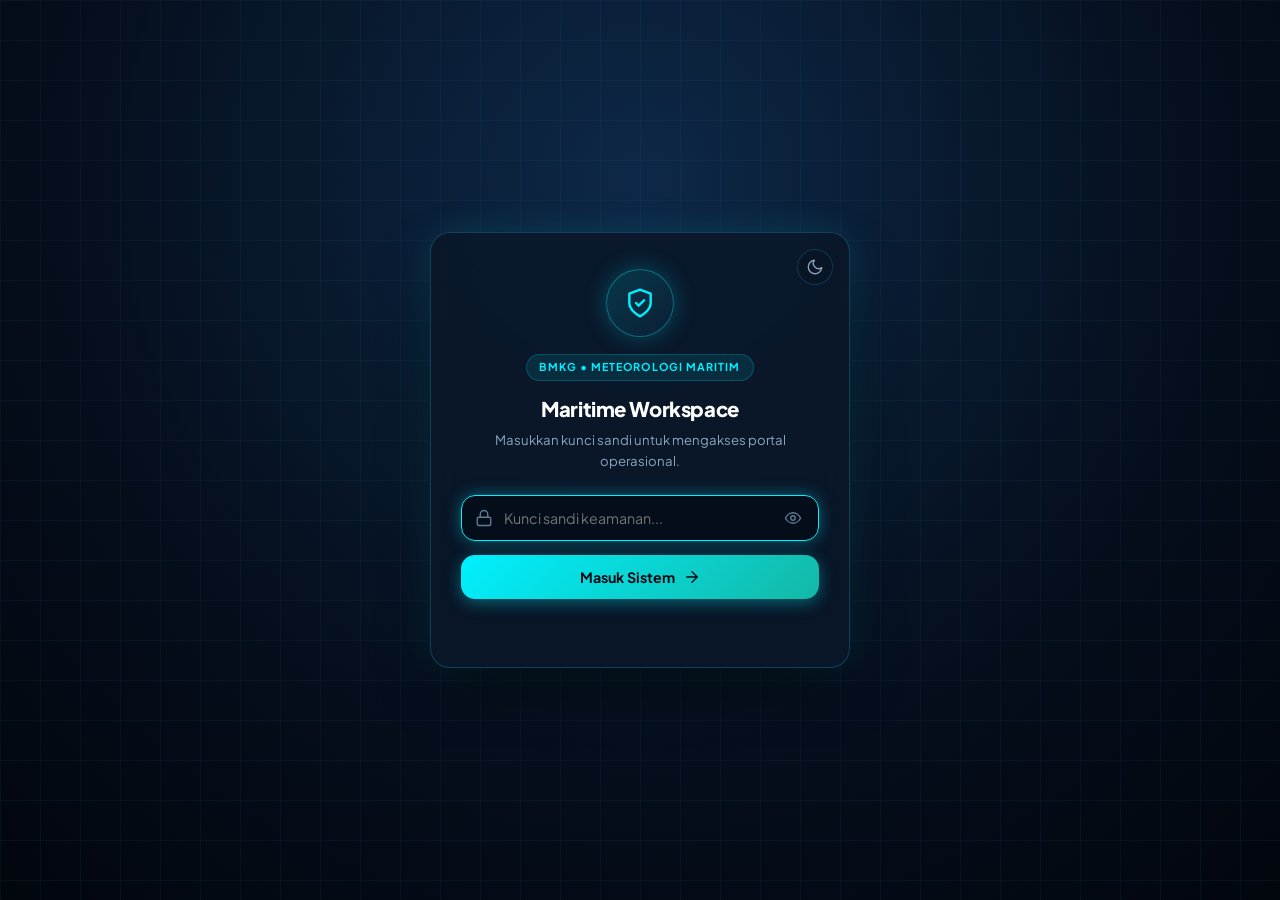
==== commit 580a363b: "Add files via upload" ====
--- a/index.html
+++ b/index.html
@@ -3,221 +3,153 @@
 <head>
 <meta charset="utf-8">
 <meta name="viewport" content="width=device-width, initial-scale=1">
-<title>Marine Workspace — Dashboard Informasi Maritim BMKG</title>
+<title>Maritime Information Workspace | BMKG</title>
 <meta name="description" content="Ruang kerja Tim Kerja Informasi Meteorologi Maritim BMKG: rutinitas operasional, dashboard rekapitulasi, dan layanan khusus.">
 <link rel="icon" href="assets/logo-bmkg-placeholder.svg" type="image/svg+xml" id="favicon">
 <link rel="preconnect" href="https://fonts.googleapis.com">
 <link rel="preconnect" href="https://fonts.gstatic.com" crossorigin>
-<link rel="stylesheet" href="https://fonts.googleapis.com/css2?family=Plus+Jakarta+Sans:wght@400;500;600;700;800&family=Sora:wght@600;700;800&display=swap">
+<link rel="stylesheet" href="https://fonts.googleapis.com/css2?family=Plus+Jakarta+Sans:wght@400;500;600;700;800&family=JetBrains+Mono:wght@400;500;600;700&display=swap">
 <link rel="stylesheet" href="assets/shell.css?v=11">
-<style>
-  html.locked body > main,
-  html.locked body > section,
-  html.locked .bar-show,
-  html.locked #logout { display: none !important; }
-
-  /* ---------- GATE ---------- */
-  #gate { position: fixed; inset: 0; z-index: 9999; display: grid; place-items: center; padding: 16px;
-          background: radial-gradient(1200px 600px at 70% -10%, rgba(34,211,238,.12), transparent 60%),
-                      radial-gradient(900px 500px at 10% 110%, rgba(45,212,191,.10), transparent 60%),
-                      #04101d; }
-  #gate .gate-card { width: 100%; max-width: 380px; padding: 36px 30px 28px; border-radius: 22px; text-align: center;
-                     background: rgba(13,32,52,.66); border: 1px solid rgba(148,190,220,.18);
-                     backdrop-filter: blur(18px); -webkit-backdrop-filter: blur(18px);
-                     box-shadow: 0 30px 80px -20px rgba(0,0,0,.6), inset 0 1px 0 rgba(255,255,255,.06);
-                     color: #eaf4fb; font-family: 'Plus Jakarta Sans', system-ui, sans-serif;
-                     animation: gateIn .6s cubic-bezier(.2,.9,.25,1.2) both; }
-  @keyframes gateIn { from { opacity: 0; transform: translateY(18px) scale(.97); } to { opacity: 1; transform: none; } }
-  #gate .logo-disc { margin: 0 auto 16px; width: 72px; height: 72px; padding: 8px; }
-  #gate h1 { font: 800 20px/1.25 'Sora', sans-serif; margin: 0 0 4px; letter-spacing: -.02em; }
-  #gate .gate-sub { font-size: 13px; color: #8fb0c7; margin: 0 0 22px; }
-  #gate .field { position: relative; margin-bottom: 12px; }
-  #gate .field svg { position: absolute; left: 14px; top: 50%; transform: translateY(-50%); width: 18px; height: 18px;
-                     stroke: #5f7f96; fill: none; stroke-width: 2; stroke-linecap: round; }
-  #gate input { width: 100%; box-sizing: border-box; padding: 13px 14px 13px 42px; font: inherit; color: #eaf4fb;
-                background: rgba(4,16,29,.6); border: 1px solid rgba(148,190,220,.22); border-radius: 12px; outline: none;
-                transition: border-color .2s, box-shadow .2s; }
-  #gate input::placeholder { color: #5f7f96; }
-  #gate input:focus { border-color: #22d3ee; box-shadow: 0 0 0 4px rgba(34,211,238,.15); }
-  #gate button[type="submit"] { width: 100%; padding: 13px; font: 700 15px 'Plus Jakarta Sans', sans-serif; color: #04202e;
-                 background: linear-gradient(120deg, #22d3ee, #2dd4bf); border: 0; border-radius: 12px; cursor: pointer;
-                 transition: filter .2s, transform .15s; }
-  #gate button[type="submit"]:hover { filter: brightness(1.1); transform: translateY(-1px); }
-  #gate .err { color: #fb7185; font-size: 13px; min-height: 18px; margin-top: 10px; }
-  #gate.shake .gate-card { animation: shake .4s; }
-  @keyframes shake { 0%,100%{transform:translateX(0)} 25%{transform:translateX(-8px)} 75%{transform:translateX(8px)} }
-
-  /* ---------- LOGOUT ---------- */
-  #logout { position: fixed; right: 16px; bottom: 16px; z-index: 900; display: inline-flex; align-items: center; gap: 7px;
-            padding: 9px 16px; font: 600 13px 'Plus Jakarta Sans', system-ui, sans-serif; color: #cfe6f5;
-            background: rgba(13,32,52,.7); border: 1px solid rgba(148,190,220,.2); border-radius: 999px; cursor: pointer;
-            box-shadow: 0 6px 20px rgba(0,0,0,.35); backdrop-filter: blur(8px); transition: color .2s, border-color .2s, transform .15s; }
-  #logout:hover { color: #fb7185; border-color: rgba(251,113,133,.5); transform: translateY(-1px); }
-  #logout svg { width: 16px; height: 16px; fill: none; stroke: currentColor; stroke-width: 2; stroke-linecap: round; stroke-linejoin: round; }
-
-  /* ---------- HOME: topbar, jam, stat, ticker (khusus tema gelap) ---------- */
-  .topbar { position: relative; z-index: 2; max-width: 1120px; margin: 0 auto; padding: 22px 24px 0;
-            display: flex; align-items: center; gap: 14px; }
-  .brand { display: flex; align-items: center; gap: 12px; min-width: 0; }
-  .brand-name { font: 800 15px/1.2 'Sora', sans-serif; letter-spacing: -.01em; }
-  .brand-tag { font-size: 11.5px; color: #7fa3bd; font-weight: 600; letter-spacing: .08em; text-transform: uppercase; }
-  .topbar-right { margin-left: auto; display: flex; align-items: center; gap: 12px; }
-  .clock-box { text-align: right; line-height: 1.15; }
-  .clock-time { font: 700 20px/1 'Sora', monospace, sans-serif; letter-spacing: .04em; font-variant-numeric: tabular-nums; }
-  .clock-date { font-size: 11.5px; color: #7fa3bd; font-weight: 600; margin-top: 3px; }
-  #theme-toggle { width: 40px; height: 40px; display: grid; place-items: center; border-radius: 12px;
-                  border: 1px solid rgba(148,190,220,.2); background: rgba(13,32,52,.6); color: #cfe6f5; cursor: pointer;
-                  transition: transform .2s, border-color .2s; }
-  #theme-toggle:hover { transform: rotate(15deg); border-color: rgba(34,211,238,.5); }
-  #theme-toggle svg { width: 19px; height: 19px; fill: none; stroke: currentColor; stroke-width: 2; stroke-linecap: round; }
-  html[data-theme="dark"] #theme-toggle .ico-sun { display: block; }
-  html[data-theme="dark"] #theme-toggle .ico-moon { display: none; }
-  html[data-theme="light"] #theme-toggle .ico-sun { display: none; }
-  html[data-theme="light"] #theme-toggle .ico-moon { display: block; }
-
-  .hero-new { position: relative; z-index: 2; max-width: 1120px; margin: 0 auto; padding: 44px 24px 10px; color: #eaf4fb; }
-  .greet { display: inline-flex; align-items: center; gap: 8px; font-size: 13px; font-weight: 700; color: #67e8f9;
-           background: rgba(34,211,238,.1); border: 1px solid rgba(34,211,238,.25); padding: 6px 14px; border-radius: 999px; }
-  .greet .dot { width: 7px; height: 7px; border-radius: 50%; background: #2dd4bf; box-shadow: 0 0 0 0 rgba(45,212,191,.6); animation: pulse 2s infinite; }
-  @keyframes pulse { 70% { box-shadow: 0 0 0 9px rgba(45,212,191,0); } 100% { box-shadow: 0 0 0 0 rgba(45,212,191,0); } }
-  .hero-new h1 { font: 800 clamp(1.7rem, 4.2vw, 2.7rem)/1.12 'Sora', sans-serif; letter-spacing: -.03em; margin: 18px 0 10px; }
-  .hero-new h1 .grad { background: linear-gradient(100deg, #22d3ee 10%, #2dd4bf 55%, #a5f3fc 90%); -webkit-background-clip: text; background-clip: text; color: transparent; }
-  .hero-sub-new { margin: 0; max-width: 56ch; color: #9db9ce; font-size: clamp(.95rem, 1.5vw, 1.06rem); }
-
-  .stats { position: relative; z-index: 2; max-width: 1120px; margin: 30px auto 0; padding: 0 24px;
-           display: grid; grid-template-columns: repeat(4, 1fr); gap: 14px; }
-  .stat { position: relative; overflow: hidden; border-radius: 16px; padding: 18px 20px;
-          background: rgba(13,32,52,.6); border: 1px solid rgba(148,190,220,.16);
-          backdrop-filter: blur(10px); }
-  .stat::after { content: ""; position: absolute; inset: 0; background: radial-gradient(220px circle at var(--mx, 50%) var(--my, 0%), rgba(34,211,238,.14), transparent 65%); opacity: 0; transition: opacity .3s; }
-  .stat:hover::after { opacity: 1; }
-  .stat b { display: block; font: 800 30px/1 'Sora', sans-serif; letter-spacing: -.02em; font-variant-numeric: tabular-nums; }
-  .stat span { display: block; margin-top: 7px; font-size: 12.5px; font-weight: 600; color: #7fa3bd; }
-
-  .ticker-wrap { position: relative; z-index: 2; margin: 34px auto 0; overflow: hidden;
-                 border-top: 1px solid rgba(148,190,220,.14); border-bottom: 1px solid rgba(148,190,220,.14);
-                 background: rgba(4,16,29,.45); }
-  .ticker { display: flex; gap: 0; width: max-content; animation: tick 36s linear infinite; padding: 10px 0; }
-  .ticker-wrap:hover .ticker { animation-play-state: paused; }
-  .ticker span { font: 600 12.5px 'Plus Jakarta Sans', sans-serif; color: #6f93ab; letter-spacing: .06em; text-transform: uppercase; padding: 0 18px; white-space: nowrap; }
-  .ticker span i { font-style: normal; color: #22d3ee; margin-right: 18px; }
-  @keyframes tick { to { transform: translateX(-50%); } }
-
-  @media (max-width: 900px) {
-    .stats { grid-template-columns: repeat(2, 1fr); }
-    .clock-date { display: none; }
-  }
-  @media (max-width: 560px) {
-    .topbar { padding: 16px 16px 0; }
-    .hero-new, .stats { padding-left: 16px; padding-right: 16px; }
-    .brand-tag { display: none; }
-  }
-  @media (prefers-reduced-motion: reduce) {
-    .ticker { animation: none; }
-    .greet .dot { animation: none; }
-  }
-</style>
+<script src="assets/theme-hud.js"></script>
 <script>document.documentElement.classList.add('locked');</script>
 </head>
 <body>
 
-<!-- PASSWORD GATE -->
+<!-- PASSWORD GATE (FUTURISTIC SECURITY PORTAL) -->
 <div id="gate">
-  <form class="gate-card" id="gate-form" autocomplete="off">
-    <span class="logo-disc"><img class="bmkg-logo" alt="Logo BMKG"></span>
-    <h1>Marine Workspace</h1>
-    <p class="gate-sub">Tim Kerja Informasi Meteorologi Maritim · Masukkan password untuk melanjutkan</p>
-    <div class="field">
-      <svg viewBox="0 0 24 24"><rect x="4" y="11" width="16" height="10" rx="2"/><path d="M8 11V7a4 4 0 0 1 8 0v4"/></svg>
-      <input type="password" id="gate-pass" placeholder="Password" autofocus required>
-    </div>
-    <button type="submit">Masuk ke Workspace</button>
-    <div class="err" id="gate-err" role="alert"></div>
-  </form>
+  <div class="gate-card">
+    <button class="gate-theme-toggle" type="button" aria-label="Ganti tema" title="Ganti Tema">
+      <svg class="icon-moon" viewBox="0 0 24 24"><path d="M21 12.79A9 9 0 1 1 11.21 3 7 7 0 0 0 21 12.79z"/></svg>
+      <svg class="icon-sun" viewBox="0 0 24 24"><circle cx="12" cy="12" r="5"/><path d="M12 1v2M12 21v2M4.22 4.22l1.42 1.42M18.36 18.36l1.42 1.42M1 12h2M21 12h2M4.22 19.78l1.42-1.42M18.36 5.64l1.42-1.42"/></svg>
+    </button>
+
+    <div class="gate-badge-icon">
+      <svg viewBox="0 0 24 24" aria-hidden="true">
+        <path d="M12 22s8-4 8-10V5l-8-3-8 3v7c0 6 8 10 8 10z"/>
+        <path d="m9 12 2 2 4-4"/>
+      </svg>
+    </div>
+
+    <span class="gate-agency-tag">BMKG • METEOROLOGI MARITIM</span>
+    <h1>Maritime Workspace</h1>
+    <p>Masukkan kunci sandi untuk mengakses portal operasional.</p>
+
+    <form id="gate-form" autocomplete="off">
+      <div class="gate-input-wrapper">
+        <span class="gate-input-icon">
+          <svg viewBox="0 0 24 24" aria-hidden="true"><rect x="3" y="11" width="18" height="11" rx="2" ry="2"/><path d="M7 11V7a5 5 0 0 1 10 0v4"/></svg>
+        </span>
+        <input type="password" id="gate-pass" placeholder="Kunci sandi keamanan..." autofocus required>
+        <button type="button" class="gate-pass-toggle" aria-label="Lihat password" title="Tampilkan sandi">
+          <svg viewBox="0 0 24 24" aria-hidden="true"><path d="M2 12s3-7 10-7 10 7 10 7-3 7-10 7-10-7-10-7Z"/><circle cx="12" cy="12" r="3"/></svg>
+        </button>
+      </div>
+      <button type="submit">
+        <span>Masuk Sistem</span>
+        <svg viewBox="0 0 24 24" width="18" height="18"><path d="M5 12h14M12 5l7 7-7 7"/></svg>
+      </button>
+      <div class="err" id="gate-err" role="alert"></div>
+    </form>
+  </div>
 </div>
 
-<!-- BERANDA -->
+<!-- BERANDA (VIEW-HOME) -->
 <main id="view-home" class="view" aria-labelledby="home-title">
-  <canvas id="waves" aria-hidden="true"></canvas>
-
-  <header class="topbar">
-    <div class="brand">
-      <span class="logo-disc logo-sm"><img class="bmkg-logo" alt="Logo BMKG"></span>
-      <div>
-        <div class="brand-name">Marine Workspace</div>
-        <div class="brand-tag">Informasi Meteorologi Maritim</div>
+  <header class="hero">
+    <!-- Bathymetric & Radar Contour Waves -->
+    <svg class="contour" viewBox="0 0 1280 420" preserveAspectRatio="xMidYMid slice" aria-hidden="true">
+      <path d="M-20 40 C35 24.5 85 67.6 140 49.4 C195 35.4 245 65.5 300 54.0 C355 40.0 405 55.7 460 49.2 C515 35.2 565 44.8 620 38.3 C675 24.3 725 40.0 780 28.5 C835 14.5 885 44.6 940 26.4 C995 12.4 1045 55.5 1100 33.4 C1155 19.4 1205 65.4 1260 44.8 C1315 30.8 1365 67.7 1420 53.0"/>
+      <path d="M-20 74 C35 65.2 85 111.9 140 93.8 C195 73.8 245 99.2 300 89.2 C355 69.2 405 83.0 460 74.4 C515 54.4 565 74.2 620 59.4 C675 39.4 725 78.6 780 54.1 C835 34.1 885 93.3 940 62.1 C995 42.1 1045 108.4 1100 78.1 C1155 58.1 1205 113.9 1260 91.3 C1315 71.3 1365 106.1 1420 93.0"/>
+      <path d="M-20 108 C35 107.0 85 144.2 140 129.9 C195 103.9 245 123.0 300 112.2 C355 86.2 405 109.1 460 91.7 C515 65.7 565 111.8 620 82.0 C675 56.0 725 129.4 780 89.8 C835 63.8 885 150.0 940 109.7 C995 83.7 1045 159.9 1100 128.5 C1155 102.5 1205 152.5 1260 133.6 C1315 107.6 1365 132.7 1420 121.6"/>
+      <path d="M-20 142 C35 139.2 85 164.7 140 151.6 C195 119.6 245 145.0 300 125.6 C355 93.6 405 144.6 460 110.6 C515 78.6 565 163.9 620 116.5 C675 84.5 725 190.0 780 139.5 C835 107.5 885 205.3 940 164.1 C995 132.1 1045 199.8 1100 174.0 C1155 142.0 1205 177.0 1260 162.4 C1315 130.4 1365 152.2 1420 137.3"/>
+      <path d="M-20 176 C35 168.0 85 178.3 140 170.6 C195 156.6 245 176.5 300 162.8 C355 148.8 405 183.8 460 163.8 C515 149.8 565 195.2 620 172.9 C675 158.9 725 203.2 780 184.2 C835 170.2 885 202.3 940 189.9 C995 175.9 1045 193.3 1100 186.4 C1155 172.4 1205 182.0 1260 175.9 C1315 161.9 1365 176.1 1420 165.5"/>
+      <path d="M-20 210 C35 185.0 85 210.2 140 192.2 C195 172.2 245 218.6 300 191.3 C355 171.3 405 234.7 460 202.9 C515 182.9 565 247.6 620 219.2 C675 199.2 725 248.8 780 229.4 C835 209.4 885 237.4 940 226.6 C995 206.6 1045 221.0 1100 212.7 C1155 192.7 1205 210.7 1260 197.0 C1315 177.0 1365 213.3 1420 190.0"/>
+      <path d="M-20 244 C35 196.8 85 252.3 140 218.7 C195 192.7 245 272.5 300 231.4 C355 205.4 405 291.0 460 252.6 C515 226.6 565 295.4 620 268.0 C675 242.0 725 282.9 780 267.4 C835 241.4 885 261.8 940 251.1 C995 225.1 1045 246.1 1100 230.1 C1155 204.1 1205 246.4 1260 218.3 C1315 192.3 1365 262.5 1420 223.8"/>
+      <path d="M-20 278 C35 214.1 85 308.5 140 258.7 C195 226.7 245 332.9 300 284.2 C355 252.2 405 341.9 460 305.6 C515 273.6 565 329.7 620 308.5 C675 276.5 725 304.3 780 291.0 C835 259.0 885 282.7 940 264.9 C995 232.9 1045 279.4 1100 247.5 C1155 215.5 1205 296.5 1260 250.5 C1315 218.5 1365 322.7 1420 271.9"/>
+      <path d="M-20 312 C35 288.1 85 334.5 140 312.8 C195 298.8 245 340.0 300 322.9 C355 308.9 405 336.1 460 325.8 C515 311.8 565 325.5 620 319.5 C675 305.5 725 315.2 780 308.1 C835 294.1 885 312.2 940 299.4 C995 285.4 1045 318.4 1100 299.1 C1155 285.1 1205 329.7 1260 307.4 C1315 293.4 1365 338.5 1420 318.8"/>
+    </svg>
+
+    <div class="hero-inner">
+      <!-- Heads-Up Display (Forecaster HUD) -->
+      <div class="hud-bar">
+        <div class="hud-item">
+          <span class="hud-pulse" aria-hidden="true"></span>
+          <span class="hud-label">STATUS:</span>
+          <span class="hud-val">ONLINE</span>
+        </div>
+        <div class="hud-divider"></div>
+        <div class="hud-item">
+          <span class="hud-label">UTC:</span>
+          <span class="hud-val font-mono" id="hud-utc">--:--:-- UTC</span>
+        </div>
+        <div class="hud-divider"></div>
+        <div class="hud-item">
+          <span class="hud-label">WIB:</span>
+          <span class="hud-val font-mono" id="hud-wib">--:--:-- WIB</span>
+        </div>
+        <div class="hud-divider"></div>
+        <button class="theme-toggle-btn" type="button" aria-label="Ganti tema" title="Ganti Tema">
+          <svg class="icon-moon" viewBox="0 0 24 24"><path d="M21 12.79A9 9 0 1 1 11.21 3 7 7 0 0 0 21 12.79z"/></svg>
+          <svg class="icon-sun" viewBox="0 0 24 24"><circle cx="12" cy="12" r="5"/><path d="M12 1v2M12 21v2M4.22 4.22l1.42 1.42M18.36 18.36l1.42 1.42M1 12h2M21 12h2M4.22 19.78l1.42-1.42M18.36 5.64l1.42-1.42"/></svg>
+          <span class="theme-label">TEMA</span>
+        </button>
       </div>
-    </div>
-    <div class="topbar-right">
-      <div class="clock-box">
-        <div class="clock-time" id="clock">--:--:--</div>
-        <div class="clock-date" id="clock-date">—</div>
+
+      <!-- Hero Header & Identity -->
+      <div class="hero-content">
+        <span class="logo-disc logo-lg"><img class="bmkg-logo" alt="Logo BMKG"></span>
+        <div class="hero-text">
+          <h1 id="home-title">Maritime Information Workspace</h1>
+          <p class="hero-sub">Pusat Operasional & Rekapitulasi Tim Kerja Informasi Meteorologi Maritim BMKG</p>
+        </div>
       </div>
-      <button id="theme-toggle" type="button" aria-label="Ganti tema" title="Ganti tema">
-        <svg class="ico-sun" viewBox="0 0 24 24"><circle cx="12" cy="12" r="4"/><path d="M12 2v2M12 20v2M4.9 4.9l1.4 1.4M17.7 17.7l1.4 1.4M2 12h2M20 12h2M4.9 19.1l1.4-1.4M17.7 6.3l1.4-1.4"/></svg>
-        <svg class="ico-moon" viewBox="0 0 24 24"><path d="M21 12.8A9 9 0 1 1 11.2 3a7 7 0 0 0 9.8 9.8z"/></svg>
-      </button>
     </div>
   </header>
 
-  <section class="hero-new">
-    <span class="greet"><span class="dot"></span><span id="greeting">Selamat datang</span></span>
-    <h1 id="home-title">Satu ruang kerja,<br>semua <span class="grad">informasi maritim</span>.</h1>
-    <p class="hero-sub-new">Rekapitulasi kecelakaan kapal, banjir rob, kinerja PTSP & SKK Migas — plus rutinitas operasional FoD dan alat bantu layanan, dalam satu dashboard yang hidup.</p>
-  </section>
-
-  <section class="stats" aria-label="Ringkasan">
-    <div class="stat"><b data-count="4">0</b><span>Dashboard Rekapitulasi</span></div>
-    <div class="stat"><b data-count="8" data-suffix="+">0</b><span>Tools & Tautan Produksi</span></div>
-    <div class="stat"><b data-count="3">0</b><span>Layanan Khusus Internal</span></div>
-    <div class="stat"><b data-count="24" data-suffix="/7">0</b><span>Siaga Operasional</span></div>
-  </section>
-
-  <div class="ticker-wrap" aria-hidden="true">
-    <div class="ticker" id="ticker">
-      <span><i>◆</i>Kecelakaan Kapal</span><span><i>◆</i>Banjir Rob</span><span><i>◆</i>Kinerja PTSP</span><span><i>◆</i>SKK Migas</span><span><i>◆</i>Task Management FoD</span><span><i>◆</i>MeteoFactory</span><span><i>◆</i>MFStudio</span><span><i>◆</i>DTOOL</span><span><i>◆</i>Tools Warning</span><span><i>◆</i>Convert PDF Scan</span>
-    </div>
-  </div>
-
+  <!-- 3 MAIN ENTRY CARDS -->
   <section class="entry-wrap" aria-label="Menu utama">
+    <!-- 1. Operational Routine -->
     <button class="entry entry-routine" data-go="routine">
-      <span class="entry-num" aria-hidden="true">01</span>
       <span class="entry-icon" aria-hidden="true">
         <svg viewBox="0 0 24 24"><rect x="4" y="5" width="16" height="15" rx="2"/><path d="M4 10h16M8 3v4M16 3v4M8 14l2 2 4-4"/></svg>
       </span>
       <span class="entry-title">Operational Routine</span>
-      <span class="entry-desc">Jadwal tugas harian Forecaster on Duty & tautan penting operasional.</span>
-      <span class="chips"><i>Task Management</i><i>Briefing</i><i>MeteoFactory</i></span>
-      <span class="entry-cta">Buka rutinitas<svg viewBox="0 0 24 24"><path d="M5 12h14M13 6l6 6-6 6"/></svg></span>
-    </button>
-
+      <span class="entry-desc">Jadwal tugas harian Forecaster on Duty dan portal pemantauan rutin.</span>
+      <span class="chips">
+        <i>Task Management</i><i>Briefing Deck</i><i>MeteoFactory</i><i>MFStudio</i>
+      </span>
+      <span class="entry-cta">Buka rutinitas</span>
+    </button>
+
+    <!-- 2. Dashboard -->
     <button class="entry entry-dash" data-go="dashboard">
-      <span class="entry-num" aria-hidden="true">02</span>
       <span class="entry-icon" aria-hidden="true">
         <svg viewBox="0 0 24 24"><path d="M4 20V10M10 20V4M16 20v-7M22 20H2"/></svg>
       </span>
-      <span class="entry-title">Dashboard Rekap</span>
-      <span class="entry-desc">Data tim kerja dalam satu tempat — grafik, tabel, dan filter siap pakai.</span>
-      <span class="chips"><i>Kecelakaan Kapal</i><i>Banjir Rob</i><i>Kinerja PTSP</i><i>SKK Migas</i></span>
-      <span class="entry-cta">Buka dashboard<svg viewBox="0 0 24 24"><path d="M5 12h14M13 6l6 6-6 6"/></svg></span>
-    </button>
-
+      <span class="entry-title">Dashboard Analisis</span>
+      <span class="entry-desc">Pusat rekapitulasi data cuaca maritim terpadu dalam satu kendali.</span>
+      <span class="chips">
+        <i>Kecelakaan Kapal</i><i>Banjir Rob</i><i>Kinerja PTSP</i><i>SKK Migas</i>
+      </span>
+      <span class="entry-cta">Buka dashboard</span>
+    </button>
+
+    <!-- 3. Layanan Khusus -->
     <button class="entry entry-special" data-go="layanan">
-      <span class="entry-num" aria-hidden="true">03</span>
       <span class="entry-icon" aria-hidden="true">
         <svg viewBox="0 0 24 24"><path d="M12 3l2.6 5.6 6.1.7-4.5 4.2 1.2 6L12 16.4 6.6 19.5l1.2-6L3.3 9.3l6.1-.7z"/></svg>
       </span>
       <span class="entry-title">Layanan Khusus</span>
-      <span class="entry-desc">Alat bantu produktivitas untuk pekerjaan layanan informasi maritim.</span>
-      <span class="chips"><i>Format Lama PTSP</i><i>Convert PDF Scan</i><i>Satelit PTSP</i></span>
-      <span class="entry-cta">Buka layanan<svg viewBox="0 0 24 24"><path d="M5 12h14M13 6l6 6-6 6"/></svg></span>
+      <span class="entry-desc">Perangkat bantu pemrosesan data, citra satelit, dan otomatisasi dokumen.</span>
+      <span class="chips">
+        <i>Format Lama PTSP</i><i>Convert PDF Scan</i><i>Satelit PTSP</i>
+      </span>
+      <span class="entry-cta">Buka layanan</span>
     </button>
   </section>
-
-  <p class="ver">Marine Workspace · Tim Kerja Informasi Meteorologi Maritim BMKG · <span id="year"></span></p>
 </main>
 
-<!-- OPERATIONAL ROUTINE -->
+<!-- OPERATIONAL ROUTINE VIEW -->
 <section id="view-routine" class="view app-view" hidden aria-label="Operational Routine">
   <header class="appbar">
     <button class="btn-home" data-go="home" aria-label="Kembali ke beranda">
@@ -226,77 +158,103 @@
     <span class="logo-disc logo-sm"><img class="bmkg-logo" alt="Logo BMKG"></span>
     <h2 class="appbar-title" id="routine-title">Operational Routine</h2>
     <button class="btn-ghost" id="routine-back" hidden>Semua menu</button>
-    <button class="bar-toggle" type="button" data-bar="hide" aria-label="Sembunyikan bilah atas" title="Sembunyikan bilah atas">
-      <svg viewBox="0 0 24 24" aria-hidden="true"><path d="M6 15l6-6 6 6"/></svg>
-    </button>
+
+    <div class="appbar-actions">
+      <button class="theme-toggle-btn" type="button" aria-label="Ganti tema" title="Ganti Tema">
+        <svg class="icon-moon" viewBox="0 0 24 24"><path d="M21 12.79A9 9 0 1 1 11.21 3 7 7 0 0 0 21 12.79z"/></svg>
+        <svg class="icon-sun" viewBox="0 0 24 24"><circle cx="12" cy="12" r="5"/><path d="M12 1v2M12 21v2M4.22 4.22l1.42 1.42M18.36 18.36l1.42 1.42M1 12h2M21 12h2M4.22 19.78l1.42-1.42M18.36 5.64l1.42-1.42"/></svg>
+        <span class="theme-label">TEMA</span>
+      </button>
+      <button class="bar-toggle" type="button" data-bar="hide" aria-label="Sembunyikan bilah atas" title="Sembunyikan bilah atas">
+        <svg viewBox="0 0 24 24" aria-hidden="true"><path d="M6 15l6-6 6 6"/></svg>
+      </button>
+    </div>
   </header>
+
   <div class="menu-wrap" id="routine-menu">
     <button class="tool tool-teal" data-routine="task">
+      <span class="tool-badge">MODUL INTERNAL</span>
       <span class="entry-icon" aria-hidden="true"><svg viewBox="0 0 24 24"><rect x="8" y="2" width="8" height="4" rx="1"/><path d="M16 4h2a2 2 0 0 1 2 2v14a2 2 0 0 1-2 2H6a2 2 0 0 1-2-2V6a2 2 0 0 1 2-2h2M9 14l2 2 4-4"/></svg></span>
       <span class="entry-title">Task Management</span>
-      <span class="entry-desc">Tugas harian Forecaster on Duty.</span>
+      <span class="entry-desc">Tugas harian Forecaster on Duty (FoD).</span>
     </button>
     <a class="tool" target="_blank" rel="noopener" href="https://docs.google.com/presentation/d/1rt07WxfFkarKWsxxVSmUMa9XclEp4lVFe6PXQF7qSEg/edit?slide=id.g3b1c0bfed47_26_0#slide=id.g3b1c0bfed47_26_0">
+      <span class="tool-badge">SLIDES</span>
       <span class="entry-icon" aria-hidden="true"><svg viewBox="0 0 24 24"><path d="M2 3h20M21 3v11a2 2 0 0 1-2 2H5a2 2 0 0 1-2-2V3M7 21l5-5 5 5"/></svg></span>
       <span class="entry-title">Briefing</span>
-      <span class="entry-desc">File presentasi briefing.</span>
+      <span class="entry-desc">File presentasi briefing operasional.</span>
     </a>
     <a class="tool" target="_blank" rel="noopener" href="https://docs.google.com/presentation/d/19bSiu_AYQqIF3rI4JnlODNpfbVD-F4Mi/edit?usp=sharing&amp;ouid=117535660510936955251&amp;rtpof=true&amp;sd=true">
+      <span class="tool-badge">PANDUAN</span>
       <span class="entry-icon" aria-hidden="true"><svg viewBox="0 0 24 24"><circle cx="12" cy="12" r="10"/><path d="m16.24 7.76-1.8 5.4a2 2 0 0 1-1.27 1.27L7.76 16.24l1.8-5.4a2 2 0 0 1 1.27-1.27z"/></svg></span>
       <span class="entry-title">Marine Guidance</span>
-      <span class="entry-desc">File pembuatan Marine Guidance.</span>
+      <span class="entry-desc">File pembuatan panduan cuaca laut.</span>
     </a>
     <a class="tool" target="_blank" rel="noopener" href="http://192.168.222.45/#/">
+      <span class="tool-badge">PRODUKSI RUTIN</span>
       <span class="entry-icon" aria-hidden="true"><svg viewBox="0 0 24 24"><circle cx="12" cy="12" r="10"/><path d="M12 2a14.5 14.5 0 0 0 0 20 14.5 14.5 0 0 0 0-20M2 12h20"/></svg></span>
       <span class="entry-title">MeteoFactory</span>
-      <span class="entry-desc">Pembuatan produk rutin.</span>
+      <span class="entry-desc">Sistem pembuatan produk rutin maritim.</span>
     </a>
     <a class="tool" target="_blank" rel="noopener" href="https://api-maritim.bmkg.go.id/met/studio/">
+      <span class="tool-badge">FORECAST STUDIO</span>
       <span class="entry-icon" aria-hidden="true"><svg viewBox="0 0 24 24"><rect x="2" y="3" width="20" height="14" rx="2"/><path d="M8 21h8M12 17v4"/></svg></span>
       <span class="entry-title">MFStudio</span>
-      <span class="entry-desc">Studio forecast SKK Migas.</span>
+      <span class="entry-desc">Studio forecast layanan SKK Migas.</span>
     </a>
     <a class="tool" target="_blank" rel="noopener" href="https://api-maritim.bmkg.go.id/met/cuaca-rute/">
+      <span class="tool-badge">OTOMASI</span>
       <span class="entry-icon" aria-hidden="true"><svg viewBox="0 0 24 24"><path d="M21 4h-7M10 4H3M21 12h-9M8 12H3M21 20h-5M12 20H3M14 2v4M8 10v4M16 18v4"/></svg></span>
       <span class="entry-title">Otomatisasi PTSP</span>
-      <span class="entry-desc">Cuaca rute otomatis.</span>
+      <span class="entry-desc">Pembuatan rute informasi PTSP otomatis.</span>
     </a>
     <a class="tool" target="_blank" rel="noopener" href="https://api-maritim.bmkg.go.id/met/analisis/">
+      <span class="tool-badge">KLIMATOLOGI</span>
       <span class="entry-icon" aria-hidden="true"><svg viewBox="0 0 24 24"><rect x="2" y="3" width="20" height="14" rx="2"/><path d="M8 21h8M12 17v4"/></svg></span>
       <span class="entry-title">Klimatologi Pusmar</span>
-      <span class="entry-desc">Web Klimatologi Pusmar.</span>
+      <span class="entry-desc">Portal analisis iklim maritim Pusmar.</span>
     </a>
     <a class="tool" target="_blank" rel="noopener" href="https://maritim.bmkg.go.id/tools/peringatan">
+      <span class="tool-badge">PERINGATAN DINI</span>
       <span class="entry-icon" aria-hidden="true"><svg viewBox="0 0 24 24"><path d="M10.3 3.9 1.8 18a2 2 0 0 0 1.7 3h17a2 2 0 0 0 1.7-3L13.7 3.9a2 2 0 0 0-3.4 0zM12 9v4M12 17h.01"/></svg></span>
       <span class="entry-title">Tools Warning</span>
-      <span class="entry-desc">Tools peringatan dini cuaca maritim.</span>
+      <span class="entry-desc">Alat peringatan dini cuaca maritim ekstrem.</span>
     </a>
     <a class="tool" target="_blank" rel="noopener" href="https://mms.bmkg.go.id/dtool">
+      <span class="tool-badge">DRIFTING TOOL</span>
       <span class="entry-icon" aria-hidden="true"><svg viewBox="0 0 24 24"><path d="M14.7 6.3a1 1 0 0 0 0 1.4l1.6 1.6a1 1 0 0 0 1.4 0l3.8-3.8a6 6 0 0 1-7.9 7.9l-6.9 6.9a2.1 2.1 0 0 1-3-3l6.9-6.9a6 6 0 0 1 7.9-7.9z"/></svg></span>
       <span class="entry-title">DTOOL</span>
-      <span class="entry-desc">Drifting Tool BMKG.</span>
+      <span class="entry-desc">Drifting Tool trajektori laut BMKG.</span>
     </a>
   </div>
   <div class="stage" id="stage-routine" hidden></div>
 </section>
 
-<!-- DASHBOARD -->
+<!-- DASHBOARD VIEW -->
 <section id="view-dashboard" class="view app-view" hidden aria-label="Dashboard">
   <header class="appbar appbar-dash">
     <button class="btn-home" data-go="home" aria-label="Kembali ke beranda">
       <svg viewBox="0 0 24 24" aria-hidden="true"><path d="M15 5l-7 7 7 7"/></svg><span>Beranda</span>
     </button>
     <span class="logo-disc logo-sm"><img class="bmkg-logo" alt="Logo BMKG"></span>
-    <h2 class="appbar-title">Dashboard Rekap</h2>
+    <h2 class="appbar-title">Dashboard</h2>
     <nav class="tabs" role="tablist" aria-label="Pilih dashboard" id="dash-tabs"></nav>
-    <button class="bar-toggle" type="button" data-bar="hide" aria-label="Sembunyikan bilah atas" title="Sembunyikan bilah atas">
-      <svg viewBox="0 0 24 24" aria-hidden="true"><path d="M6 15l6-6 6 6"/></svg>
-    </button>
+
+    <div class="appbar-actions">
+      <button class="theme-toggle-btn" type="button" aria-label="Ganti tema" title="Ganti Tema">
+        <svg class="icon-moon" viewBox="0 0 24 24"><path d="M21 12.79A9 9 0 1 1 11.21 3 7 7 0 0 0 21 12.79z"/></svg>
+        <svg class="icon-sun" viewBox="0 0 24 24"><circle cx="12" cy="12" r="5"/><path d="M12 1v2M12 21v2M4.22 4.22l1.42 1.42M18.36 18.36l1.42 1.42M1 12h2M21 12h2M4.22 19.78l1.42-1.42M18.36 5.64l1.42-1.42"/></svg>
+        <span class="theme-label">TEMA</span>
+      </button>
+      <button class="bar-toggle" type="button" data-bar="hide" aria-label="Sembunyikan bilah atas" title="Sembunyikan bilah atas">
+        <svg viewBox="0 0 24 24" aria-hidden="true"><path d="M6 15l6-6 6 6"/></svg>
+      </button>
+    </div>
   </header>
   <div class="stage" id="stage-dashboard"></div>
 </section>
 
-<!-- LAYANAN KHUSUS -->
+<!-- LAYANAN KHUSUS VIEW -->
 <section id="view-layanan" class="view app-view" hidden aria-label="Layanan Khusus">
   <header class="appbar">
     <button class="btn-home" data-go="home" aria-label="Kembali ke beranda">
@@ -305,177 +263,58 @@
     <span class="logo-disc logo-sm"><img class="bmkg-logo" alt="Logo BMKG"></span>
     <h2 class="appbar-title" id="layanan-title">Layanan Khusus</h2>
     <button class="btn-ghost" id="layanan-back" hidden>Semua layanan</button>
-    <button class="bar-toggle" type="button" data-bar="hide" aria-label="Sembunyikan bilah atas" title="Sembunyikan bilah atas">
-      <svg viewBox="0 0 24 24" aria-hidden="true"><path d="M6 15l6-6 6 6"/></svg>
-    </button>
+
+    <div class="appbar-actions">
+      <button class="theme-toggle-btn" type="button" aria-label="Ganti tema" title="Ganti Tema">
+        <svg class="icon-moon" viewBox="0 0 24 24"><path d="M21 12.79A9 9 0 1 1 11.21 3 7 7 0 0 0 21 12.79z"/></svg>
+        <svg class="icon-sun" viewBox="0 0 24 24"><circle cx="12" cy="12" r="5"/><path d="M12 1v2M12 21v2M4.22 4.22l1.42 1.42M18.36 18.36l1.42 1.42M1 12h2M21 12h2M4.22 19.78l1.42-1.42M18.36 5.64l1.42-1.42"/></svg>
+        <span class="theme-label">TEMA</span>
+      </button>
+      <button class="bar-toggle" type="button" data-bar="hide" aria-label="Sembunyikan bilah atas" title="Sembunyikan bilah atas">
+        <svg viewBox="0 0 24 24" aria-hidden="true"><path d="M6 15l6-6 6 6"/></svg>
+      </button>
+    </div>
   </header>
+
   <div class="menu-wrap" id="layanan-menu">
     <button class="tool" data-tool="format-lama">
+      <span class="tool-badge">KONVERSI FORMAT</span>
       <span class="entry-icon" aria-hidden="true"><svg viewBox="0 0 24 24"><path d="M7 3h7l5 5v13H7zM14 3v5h5M10 13h6M10 17h6"/></svg></span>
       <span class="entry-title">Format Lama PTSP</span>
-      <span class="entry-desc">Mengubah format otomatis ke format lama PTSP.</span>
+      <span class="entry-desc">Mengubah format otomatisasi ke format standar lama PTSP.</span>
     </button>
     <button class="tool" data-tool="convert-pdf">
-      <span class="entry-icon" aria-hidden="true"><svg viewBox="0 0 24 24"><path d="M6 3h8l4 4v14H6zM14 3v4h4M9 12h6M9 16h4"/></svg></span>
+      <span class="tool-badge">PEMROSESAN DOKUMEN</span>
+      <span class="entry-icon" aria-hidden="true"><svg viewBox="0 0 24 24"><path d="M6 3h8l4 4v14H6zM14 3v4h4M9 12h6M9 16h4"/><path d="M3 9v3M3 15v-1"/></svg></span>
       <span class="entry-title">Convert PDF Scan</span>
-      <span class="entry-desc">Ubah PDF hasil scan menjadi PDF teks.</span>
+      <span class="entry-desc">Ekstraksi dan ubah file PDF hasil scan menjadi dokumen teks terstruktur.</span>
     </button>
     <button class="tool" data-tool="satelit-ptsp">
+      <span class="tool-badge">CITRA SATELIT</span>
       <span class="entry-icon" aria-hidden="true"><svg viewBox="0 0 24 24"><path d="M13 7 9 3 5 7l4 4M17 11l4 4-4 4-4-4M8 12l4 4 6-6-4-4zM16 8l3-3M9 21a6 6 0 0 0-6-6"/></svg></span>
       <span class="entry-title">Satelit PTSP</span>
-      <span class="entry-desc">Unduh dan pratinjau citra satelit untuk PTSP.</span>
+      <span class="entry-desc">Unduh dan pratinjau citra satelit resolusi tinggi untuk laporan PTSP.</span>
     </button>
   </div>
   <div class="stage" id="stage-layanan" hidden></div>
 </section>
 
-<button id="logout" type="button" title="Keluar dari workspace">
-  <svg viewBox="0 0 24 24"><path d="M9 21H5a2 2 0 0 1-2-2V5a2 2 0 0 1 2-2h4M16 17l5-5-5-5M21 12H9"/></svg>
-  Keluar
+<!-- RESTORE TOPBAR FLOATING BUTTON -->
+<button class="bar-show" type="button" id="bar-show" data-bar="show" aria-label="Tampilkan bilah atas" title="Tampilkan bilah atas">
+  <svg viewBox="0 0 24 24" aria-hidden="true"><path d="M6 9l6 6 6-6"/></svg>
 </button>
 
+<!-- LOGOUT FLOATING BUTTON -->
+<button type="button" id="logout" aria-label="Keluar dari sesi" title="Keluar dari sesi">
+  <svg viewBox="0 0 24 24" aria-hidden="true"><path d="M9 21H5a2 2 0 0 1-2-2V5a2 2 0 0 1 2-2h4M16 17l5-5-5-5M21 12H9"/></svg>
+  <span>Keluar</span>
+</button>
+
+<!-- AUTHENTICATION & SESSION HANDLING -->
 <script>
 (function () {
-  'use strict';
-
-  /* ================= TEMA ================= */
-  var THEME_KEY = 'miw-theme';
-  function applyTheme(t) { document.documentElement.setAttribute('data-theme', t); }
-  try {
-    var saved = localStorage.getItem(THEME_KEY);
-    if (saved === 'light' || saved === 'dark') applyTheme(saved);
-  } catch (e) {}
-  var tbtn = document.getElementById('theme-toggle');
-  if (tbtn) tbtn.addEventListener('click', function () {
-    var next = document.documentElement.getAttribute('data-theme') === 'dark' ? 'light' : 'dark';
-    applyTheme(next);
-    try { localStorage.setItem(THEME_KEY, next); } catch (e) {}
-  });
-
-  /* ================= JAM WIB + SALAM ================= */
-  var clockEl = document.getElementById('clock');
-  var dateEl = document.getElementById('clock-date');
-  var greetEl = document.getElementById('greeting');
-  var HARI = ['Minggu','Senin','Selasa','Rabu','Kamis','Jumat','Sabtu'];
-  var BULAN = ['Januari','Februari','Maret','April','Mei','Juni','Juli','Agustus','September','Oktober','November','Desember'];
-  function tickClock() {
-    try {
-      var now = new Date(new Date().toLocaleString('en-US', { timeZone: 'Asia/Jakarta' }));
-      var p = function (n) { return String(n).padStart(2, '0'); };
-      if (clockEl) clockEl.textContent = p(now.getHours()) + ':' + p(now.getMinutes()) + ':' + p(now.getSeconds()) + ' WIB';
-      if (dateEl) dateEl.textContent = HARI[now.getDay()] + ', ' + now.getDate() + ' ' + BULAN[now.getMonth()] + ' ' + now.getFullYear();
-      if (greetEl) {
-        var h = now.getHours();
-        greetEl.textContent = h < 11 ? 'Selamat pagi, siap berlayar' : h < 15 ? 'Selamat siang' : h < 19 ? 'Selamat sore' : 'Selamat malam';
-      }
-    } catch (e) {}
-  }
-  tickClock();
-  setInterval(tickClock, 1000);
-  var yearEl = document.getElementById('year');
-  if (yearEl) yearEl.textContent = new Date().getFullYear();
-
-  /* ================= SPOTLIGHT CURSOR ================= */
-  document.addEventListener('mousemove', function (e) {
-    var el = e.target.closest && e.target.closest('.entry, .tool, .stat');
-    if (!el) return;
-    var r = el.getBoundingClientRect();
-    el.style.setProperty('--mx', (e.clientX - r.left) + 'px');
-    el.style.setProperty('--my', (e.clientY - r.top) + 'px');
-  });
-
-  /* ================= COUNT-UP STAT ================= */
-  function animateCount(el) {
-    var target = parseInt(el.dataset.count, 10) || 0;
-    var suffix = el.dataset.suffix || '';
-    var dur = 1100, t0 = null;
-    function step(ts) {
-      if (!t0) t0 = ts;
-      var k = Math.min((ts - t0) / dur, 1);
-      var eased = 1 - Math.pow(1 - k, 3);
-      el.textContent = Math.round(target * eased) + suffix;
-      if (k < 1) requestAnimationFrame(step);
-    }
-    requestAnimationFrame(step);
-  }
-  if ('IntersectionObserver' in window) {
-    var io = new IntersectionObserver(function (entries) {
-      entries.forEach(function (en) {
-        if (en.isIntersecting) { animateCount(en.target); io.unobserve(en.target); }
-      });
-    }, { threshold: .4 });
-    document.querySelectorAll('.stat b[data-count]').forEach(function (b) { io.observe(b); });
-  } else {
-    document.querySelectorAll('.stat b[data-count]').forEach(animateCount);
-  }
-
-  /* ================= TICKER: duplikasi utk loop mulus ================= */
-  var ticker = document.getElementById('ticker');
-  if (ticker) ticker.innerHTML += ticker.innerHTML;
-
-  /* ================= OMBAK CANVAS ================= */
-  (function waves() {
-    var cv = document.getElementById('waves');
-    if (!cv) return;
-    var ctx = cv.getContext('2d');
-    var W, H, t = 0;
-    var reduced = window.matchMedia && window.matchMedia('(prefers-reduced-motion: reduce)').matches;
-    function resize() {
-      var dpr = Math.min(window.devicePixelRatio || 1, 2);
-      W = cv.clientWidth; H = cv.clientHeight;
-      cv.width = W * dpr; cv.height = H * dpr;
-      ctx.setTransform(dpr, 0, 0, dpr, 0, 0);
-    }
-    window.addEventListener('resize', resize);
-    resize();
-    var layers = [
-      { amp: 26, len: 0.006, speed: 0.014, y: .72, col: 'rgba(34,211,238,0.10)' },
-      { amp: 34, len: 0.004, speed: 0.010, y: .78, col: 'rgba(45,212,191,0.09)' },
-      { amp: 44, len: 0.003, speed: 0.007, y: .86, col: 'rgba(96,165,250,0.10)' },
-      { amp: 30, len: 0.005, speed: 0.011, y: .93, col: 'rgba(14,116,134,0.22)' }
-    ];
-    var stars = [];
-    for (var i = 0; i < 60; i++) stars.push({ x: Math.random(), y: Math.random() * .6, r: Math.random() * 1.4 + .4, s: Math.random() * .02 + .005, p: Math.random() * Math.PI * 2 });
-    function draw() {
-      ctx.clearRect(0, 0, W, H);
-      // bintang / partikel
-      ctx.fillStyle = 'rgba(165,243,252,0.5)';
-      stars.forEach(function (st) {
-        st.y -= st.s / 100;
-        if (st.y < -0.02) st.y = .62;
-        var tw = .35 + .3 * Math.sin(t * 2 + st.p);
-        ctx.globalAlpha = tw;
-        ctx.beginPath();
-        ctx.arc(st.x * W, st.y * H, st.r, 0, Math.PI * 2);
-        ctx.fill();
-      });
-      ctx.globalAlpha = 1;
-      // ombak
-      layers.forEach(function (L) {
-        ctx.beginPath();
-        ctx.moveTo(0, H);
-        for (var x = 0; x <= W; x += 6) {
-          var y = H * L.y + Math.sin(x * L.len + t * L.speed * 60) * L.amp + Math.sin(x * L.len * 2.3 + t * L.speed * 38) * L.amp * .4;
-          ctx.lineTo(x, y);
-        }
-        ctx.lineTo(W, H);
-        ctx.closePath();
-        ctx.fillStyle = L.col;
-        ctx.fill();
-      });
-      t += 1;
-      if (!reduced) requestAnimationFrame(draw);
-    }
-    draw();
-    // jeda saat tab tidak aktif
-    document.addEventListener('visibilitychange', function () {
-      if (!document.hidden && !reduced) { cancelAnimationFrame(draw); requestAnimationFrame(draw); }
-    });
-  })();
-
-  /* ================= PASSWORD GATE ================= */
-  var HASH = 'ae5befed0070c213ee6377b7dbcc54124beebffe37b8b29935503fd98fee3f10';
-  var KEY = 'mw_auth';
+  var HASH = "ae5befed0070c213ee6377b7dbcc54124beebffe37b8b29935503fd98fee3f10";   // hash SHA-256 dari password kamu
+  var KEY  = "mw_auth";
 
   function sha256(str) {
     return crypto.subtle.digest('SHA-256', new TextEncoder().encode(str)).then(function (buf) {
@@ -499,7 +338,10 @@
     location.reload();
   });
 
-  if (sessionStorage.getItem(KEY) === HASH) { unlock(); return; }
+  if (sessionStorage.getItem(KEY) === HASH) {
+    unlock();
+    return;
+  }
 
   document.getElementById('gate-form').addEventListener('submit', function (e) {
     e.preventDefault();
@@ -509,15 +351,9 @@
         sessionStorage.setItem(KEY, HASH);
         unlock();
       } else {
-        var gate = document.getElementById('gate');
-        document.getElementById('gate-err').textContent = 'Password salah. Coba lagi.';
+        document.getElementById('gate-err').textContent = 'Kunci sandi tidak cocok. Silakan coba lagi.';
         input.value = '';
         input.focus();
-        if (gate) {
-          gate.classList.remove('shake');
-          void gate.offsetWidth;
-          gate.classList.add('shake');
-        }
       }
     });
   });
--- a/assets/shell.css
+++ b/assets/shell.css
@@ -1,192 +1,1336 @@
-/* ============================================================
-   Marine Workspace — shell.css v11
-   Tema "Deep Marine": gelap elegan + mode terang
-   ============================================================ */
-:root{
-  --bar-h:64px;
-  font-family:"Plus Jakarta Sans",system-ui,-apple-system,"Segoe UI",Roboto,sans-serif;
-}
-html[data-theme="dark"]{
-  --bg0:#04101d; --bg1:#071a2e;
-  --app-bg:#0a1f33;
-  --card:rgba(13,32,52,.66); --card-solid:#0d2236;
-  --ink:#eaf4fb; --muted:#8fb0c7; --faint:#5f7f96;
-  --line:rgba(148,190,220,.16);
-  --cyan:#22d3ee; --teal:#2dd4bf; --blue:#60a5fa; --amber:#fbbf24; --rose:#fb7185;
-  --accent-default:#22d3ee;
-}
-html[data-theme="light"]{
-  --bg0:#eaf2f8; --bg1:#f4f9fc;
-  --app-bg:#eef4f9;
-  --card:#ffffff; --card-solid:#ffffff;
-  --ink:#10243a; --muted:#51697e; --faint:#7d94a8;
-  --line:#d3e0ea;
-  --cyan:#0891b2; --teal:#0d9488; --blue:#2563eb; --amber:#d97706; --rose:#e11d48;
-  --accent-default:#0891b2;
-}
-*{box-sizing:border-box}
-html,body{height:100%;margin:0}
-body{
-  background:
-    radial-gradient(1100px 520px at 82% -8%, rgba(34,211,238,.10), transparent 60%),
-    radial-gradient(800px 460px at 8% 108%, rgba(45,212,191,.09), transparent 60%),
-    linear-gradient(180deg, var(--bg1), var(--bg0) 60%);
-  background-attachment:fixed;
-  color:var(--ink);
-  font-size:15px;line-height:1.5;
-  -webkit-font-smoothing:antialiased;
-}
-button{font:inherit;color:inherit;cursor:pointer}
-a{color:inherit}
-:focus-visible{outline:3px solid var(--cyan);outline-offset:2px;border-radius:6px}
-[hidden]{display:none!important}
-svg{fill:none;stroke:currentColor;stroke-width:1.8;stroke-linecap:round;stroke-linejoin:round}
-
-/* ---------- logo ---------- */
-.logo-disc{display:inline-flex;align-items:center;justify-content:center;background:#fff;border-radius:50%;flex:none;overflow:hidden;
-  box-shadow:0 0 0 1px var(--line),0 6px 18px -6px rgba(0,0,0,.35)}
-.logo-lg{width:68px;height:68px;padding:7px}
-.logo-sm{width:40px;height:40px;padding:3px}
-.bmkg-logo{width:100%;height:100%;object-fit:contain;display:block}
-
-/* ---------- beranda ---------- */
-.view{min-height:100dvh;position:relative}
-#waves{position:absolute;inset:0;width:100%;height:100%;z-index:0;pointer-events:none}
-#view-home > *:not(#waves){position:relative;z-index:1}
-
-/* kartu masuk utama */
-.entry-wrap{max-width:1120px;margin:34px auto 0;padding:0 24px 8px;display:grid;grid-template-columns:repeat(3,1fr);gap:20px}
-.entry{
-  --accent:var(--accent-default);
-  display:flex;flex-direction:column;align-items:flex-start;text-align:left;gap:9px;
-  position:relative;overflow:hidden;
-  background:var(--card);border:1px solid var(--line);border-radius:20px;
-  padding:30px 24px 22px;
-  backdrop-filter:blur(12px);-webkit-backdrop-filter:blur(12px);
-  box-shadow:0 18px 44px -18px rgba(0,0,0,.45);
-  transition:transform .22s cubic-bezier(.2,.8,.3,1.2),box-shadow .22s,border-color .22s;
-}
-.entry::before{ /* spotlight mengikuti kursor */
-  content:"";position:absolute;inset:0;pointer-events:none;
-  background:radial-gradient(260px circle at var(--mx,50%) var(--my,-30%), color-mix(in srgb, var(--accent) 20%, transparent), transparent 70%);
-  opacity:0;transition:opacity .3s;
-}
-.entry:hover::before{opacity:1}
-.entry::after{ /* garis aksen bawah */
-  content:"";position:absolute;left:0;right:0;bottom:0;height:3px;
-  background:linear-gradient(90deg,transparent,var(--accent),transparent);
-  transform:scaleX(0);transition:transform .3s;
-}
-.entry:hover{transform:translateY(-5px);box-shadow:0 28px 56px -18px rgba(0,0,0,.55);border-color:color-mix(in srgb, var(--accent) 45%, var(--line))}
-.entry:hover::after{transform:scaleX(1)}
-.entry-routine{--accent:var(--teal);--soft:color-mix(in srgb, var(--teal) 16%, transparent)}
-.entry-dash{--accent:var(--blue);--soft:color-mix(in srgb, var(--blue) 16%, transparent)}
-.entry-special{--accent:var(--amber);--soft:color-mix(in srgb, var(--amber) 16%, transparent)}
-.entry-num{position:absolute;top:16px;right:20px;font:800 13px 'Sora',sans-serif;letter-spacing:.14em;color:var(--faint);opacity:.7}
-.entry-icon{width:50px;height:50px;border-radius:14px;background:var(--soft);color:var(--accent);display:grid;place-items:center;margin-bottom:4px;transition:transform .25s}
-.entry:hover .entry-icon{transform:scale(1.08) rotate(-4deg)}
-.entry-icon svg{width:26px;height:26px}
-.entry-title{font-size:1.18rem;font-weight:800;letter-spacing:-.01em;font-family:'Sora',sans-serif}
-.entry-desc{color:var(--muted);font-size:.93rem;max-width:36ch}
-.chips{display:flex;flex-wrap:wrap;gap:6px;margin-top:4px}
-.chips i{font-style:normal;font-size:.76rem;font-weight:700;color:var(--accent);background:var(--soft);padding:3px 10px;border-radius:999px}
-.entry-cta{margin-top:auto;padding-top:16px;display:inline-flex;align-items:center;gap:7px;font-weight:700;font-size:.95rem;color:var(--accent)}
-.entry-cta svg{width:17px;height:17px;transition:transform .22s}
-.entry:hover .entry-cta svg{transform:translateX(5px)}
-
-/* ---------- tampilan aplikasi ---------- */
-.app-view{display:flex;flex-direction:column;height:100dvh;min-height:0;background:var(--app-bg)}
-.appbar{flex:none;min-height:var(--bar-h);display:flex;align-items:center;gap:12px;padding:10px 16px;
-  background:var(--card);border-bottom:1px solid var(--line);
-  backdrop-filter:blur(14px);-webkit-backdrop-filter:blur(14px)}
-.appbar-title{margin:0;font-size:1.05rem;font-weight:800;letter-spacing:-.01em;line-height:1.25;font-family:'Sora',sans-serif}
-.appbar-dash .appbar-title{font-size:1rem;max-width:34ch}
-.btn-home,.btn-ghost{display:inline-flex;align-items:center;gap:5px;border:1px solid var(--line);
-  background:var(--card);border-radius:999px;padding:7px 14px 7px 9px;font-weight:700;font-size:.88rem;color:var(--ink);
-  transition:border-color .2s,transform .15s}
-.btn-ghost{padding:7px 14px;margin-left:auto}
-.btn-home svg{width:18px;height:18px}
-.btn-home:hover,.btn-ghost:hover{border-color:var(--cyan);transform:translateY(-1px)}
-.tabs{margin-left:auto;display:flex;gap:4px;overflow-x:auto;overflow-y:hidden;scrollbar-width:none}
-.tabs::-webkit-scrollbar{display:none}
-.tab{border:0;background:transparent;white-space:nowrap;padding:10px 16px;font-weight:700;font-size:.9rem;color:var(--muted);border-radius:10px;position:relative;transition:color .2s,background .2s}
-.tab:hover{background:var(--soft,var(--card));color:var(--ink)}
-.tab[aria-selected="true"]{color:var(--ink);background:color-mix(in srgb, var(--cyan) 15%, transparent)}
-.tab[aria-selected="true"]::after{content:"";position:absolute;left:12px;right:12px;bottom:3px;height:3px;border-radius:3px;background:var(--cyan)}
-
-/* panggung iframe */
-.stage{position:relative;flex:1;min-height:0;background:#fff}
-:root{--z:.9}
-.stage iframe{position:absolute;top:0;left:0;width:calc(100% / var(--z));height:calc(100% / var(--z));transform:scale(var(--z));transform-origin:0 0;border:0;background:#fff}
-.loader{position:absolute;inset:0;display:grid;place-content:center;justify-items:center;gap:14px;background:var(--app-bg);color:var(--muted);font-weight:700;z-index:2}
-.spin{width:38px;height:38px;border-radius:50%;border:4px solid var(--line);border-top-color:var(--cyan);animation:spin .9s linear infinite}
-@keyframes spin{to{transform:rotate(360deg)}}
-
-/* menu alat (routine & layanan) */
-.menu-wrap{flex:1;max-width:1120px;width:100%;margin:0 auto;padding:40px 24px;display:grid;grid-template-columns:repeat(auto-fill,minmax(250px,330px));gap:18px;align-content:start}
-.tool{
-  --accent:var(--amber);--soft:color-mix(in srgb, var(--amber) 14%, transparent);
-  text-decoration:none;color:inherit;
-  display:flex;flex-direction:column;align-items:flex-start;text-align:left;gap:8px;
-  position:relative;overflow:hidden;
-  background:var(--card);border:1px solid var(--line);border-left:5px solid var(--accent);border-radius:16px;padding:22px;
-  backdrop-filter:blur(10px);
-  transition:box-shadow .2s,transform .2s,border-color .2s;
-}
-.tool::before{content:"";position:absolute;inset:0;pointer-events:none;
-  background:radial-gradient(240px circle at var(--mx,50%) var(--my,-30%), color-mix(in srgb, var(--accent) 16%, transparent), transparent 70%);
-  opacity:0;transition:opacity .3s}
-.tool:hover::before{opacity:1}
-.tool-teal{--accent:var(--teal);--soft:color-mix(in srgb, var(--teal) 14%, transparent)}
-.tool:hover{box-shadow:0 16px 34px -14px rgba(0,0,0,.5);transform:translateY(-3px);border-color:color-mix(in srgb, var(--accent) 40%, var(--line));border-left-color:var(--accent)}
-
-/* bilah atas hide/show */
-.bar-toggle{flex:none;width:34px;height:34px;display:grid;place-items:center;border:1px solid var(--line);background:var(--card);border-radius:999px;color:var(--ink)}
-.bar-toggle:hover{border-color:var(--cyan)}
-.bar-toggle svg{width:18px;height:18px}
-.bar-show{display:none;position:fixed;top:0;right:16px;z-index:30;width:36px;height:22px;place-items:center;padding:0;border:0;border-radius:0 0 10px 10px;background:var(--cyan);color:#04202e;opacity:.85;box-shadow:0 3px 10px -3px rgba(0,0,0,.5)}
-.bar-show:hover{opacity:1}
-.bar-show svg{width:16px;height:16px}
-body.in-app{overflow:hidden}
-body.in-app.bar-hidden .appbar{display:none}
-body.in-app.bar-hidden .bar-show{display:grid}
-
-a.btn-ghost{text-decoration:none}
-
-/* ---------- override tema terang utk elemen yg didefinisikan di <style> index ---------- */
-html[data-theme="light"] body{
-  background:
-    radial-gradient(1100px 520px at 82% -8%, rgba(8,145,178,.10), transparent 60%),
-    radial-gradient(800px 460px at 8% 108%, rgba(13,148,136,.10), transparent 60%),
-    linear-gradient(180deg, #f2f8fc, #e7f0f7 60%);
-}
-html[data-theme="light"] .brand-name{color:#10243a}
-html[data-theme="light"] .brand-tag{color:#5c7488}
-html[data-theme="light"] .clock-time{color:#10243a}
-html[data-theme="light"] .hero-new h1{color:#0b2540}
-html[data-theme="light"] .greet{color:#0e7490;background:rgba(8,145,178,.1);border-color:rgba(8,145,178,.3)}
-html[data-theme="light"] .hero-sub-new{color:#4d6880}
-html[data-theme="light"] .stat{background:rgba(255,255,255,.85);border-color:#d3e0ea}
-html[data-theme="light"] .stat span{color:#5c7488}
-html[data-theme="light"] .ticker-wrap{background:rgba(255,255,255,.6);border-color:#d3e0ea}
-html[data-theme="light"] .ticker span{color:#6b8499}
-html[data-theme="light"] .ticker span i{color:#0891b2}
-html[data-theme="light"] #theme-toggle{background:rgba(255,255,255,.9);border-color:#d3e0ea;color:#10243a}
-
-/* ---------- responsif ---------- */
-@media (max-width:900px){
-  .entry-wrap{grid-template-columns:1fr}
-  .entry-desc{max-width:none}
-  .appbar-dash{flex-wrap:wrap}
-  .appbar-dash .appbar-title{max-width:none;flex:1 1 200px;font-size:.92rem}
-  .tabs{margin-left:0;width:100%;order:5}
-}
-@media (max-width:560px){
-  .entry-wrap{padding:0 16px 8px;margin-top:24px}
-  .btn-home span{display:none}
-  .btn-home{padding:7px}
-  .menu-wrap{padding:24px 16px}
-}
-@media (prefers-reduced-motion:reduce){
-  *{transition:none!important;animation-duration:.01ms!important}
-}
+/* ==========================================================================
+   MARITIME INFORMATION WORKSPACE (MIW) - DESIGN SYSTEM
+   Futuristic, Elegant, High-Tech Oceanic Command Dashboard
+   Themes: Dark Theme (Deep Abyss Cyber) & White Theme (Pristine Oceanic)
+   Tim Kerja Informasi Meteorologi Maritim - BMKG
+   ========================================================================== */
+
+@import url('https://fonts.googleapis.com/css2?family=Plus+Jakarta+Sans:ital,wght@0,300;0,400;0,500;0,600;0,700;0,800;1,400&family=JetBrains+Mono:wght@400;500;600;700&display=swap');
+
+/* --------------------------------------------------------------------------
+   THEME VARIABLES
+   -------------------------------------------------------------------------- */
+
+:root {
+  --font-sans: 'Plus Jakarta Sans', system-ui, -apple-system, BlinkMacSystemFont, 'Segoe UI', Roboto, sans-serif;
+  --font-mono: 'JetBrains Mono', ui-monospace, SFMono-Regular, Menlo, Monaco, Consolas, monospace;
+  --bar-h: 68px;
+  --z: 0.9;
+  --radius-sm: 8px;
+  --radius-md: 14px;
+  --radius-lg: 20px;
+  --radius-full: 9999px;
+  --ease-spring: cubic-bezier(0.16, 1, 0.3, 1);
+  --ease-smooth: cubic-bezier(0.4, 0, 0.2, 1);
+}
+
+/* ==========================================
+   DARK THEME (Futuristic Cyber Abyss)
+   ========================================== */
+html[data-theme="dark"],
+html:not([data-theme="light"]) {
+  color-scheme: dark;
+  --bg-page: #030812;
+  --bg-gradient: radial-gradient(circle at 50% -10%, #0c2038 0%, #040913 55%, #02050a 100%);
+  --hero-bg: linear-gradient(135deg, rgba(6, 19, 36, 0.95) 0%, rgba(10, 31, 58, 0.9) 50%, rgba(5, 16, 30, 0.98) 100%);
+  --hero-border: rgba(0, 240, 255, 0.2);
+  --hero-shadow: 0 20px 50px -20px rgba(0, 0, 0, 0.8), 0 0 35px -5px rgba(0, 240, 255, 0.12);
+  
+  --surface-card: rgba(9, 21, 37, 0.72);
+  --surface-card-hover: rgba(13, 31, 55, 0.92);
+  --surface-glass: rgba(7, 18, 33, 0.82);
+  --surface-subtle: rgba(14, 34, 59, 0.45);
+  
+  --border-line: rgba(56, 189, 248, 0.15);
+  --border-hover: rgba(0, 240, 255, 0.5);
+  --border-glow: rgba(0, 240, 255, 0.35);
+
+  --text-main: #f1f6fc;
+  --text-secondary: #9cb1c9;
+  --text-muted: #627b97;
+  --text-dim: #3e536b;
+
+  --accent-cyan: #00f0ff;
+  --accent-cyan-soft: rgba(0, 240, 255, 0.12);
+  --accent-cyan-glow: 0 0 20px rgba(0, 240, 255, 0.4);
+
+  --accent-teal: #14b8a6;
+  --accent-teal-soft: rgba(20, 184, 166, 0.14);
+  --accent-teal-glow: 0 0 20px rgba(20, 184, 166, 0.4);
+
+  --accent-blue: #38bdf8;
+  --accent-blue-soft: rgba(56, 189, 248, 0.14);
+
+  --accent-amber: #f59e0b;
+  --accent-amber-soft: rgba(245, 158, 11, 0.14);
+  --accent-amber-glow: 0 0 20px rgba(245, 158, 11, 0.4);
+
+  --accent-emerald: #10b981;
+  --accent-rose: #f43f5e;
+
+  --card-shadow: 0 16px 36px -12px rgba(0, 0, 0, 0.65), 0 0 1px 1px rgba(56, 189, 248, 0.12);
+  --card-shadow-hover: 0 24px 50px -12px rgba(0, 0, 0, 0.85), 0 0 30px -4px rgba(0, 240, 255, 0.3);
+
+  --appbar-bg: rgba(5, 14, 26, 0.85);
+  --appbar-border: rgba(56, 189, 248, 0.15);
+  
+  --contour-color-1: rgba(0, 240, 255, 0.12);
+  --contour-color-2: rgba(56, 189, 248, 0.18);
+  --contour-color-3: rgba(245, 158, 11, 0.22);
+
+  --hud-bg: rgba(3, 10, 20, 0.65);
+  --hud-border: rgba(56, 189, 248, 0.2);
+  --stage-bg: #030812;
+  --loader-bg: rgba(3, 8, 18, 0.95);
+}
+
+/* ==========================================
+   WHITE / LIGHT THEME (Pristine Oceanic)
+   ========================================== */
+html[data-theme="light"] {
+  color-scheme: light;
+  --bg-page: #f0f5fa;
+  --bg-gradient: radial-gradient(circle at 50% -10%, #dbe8f5 0%, #f0f5fa 55%, #e8f0f8 100%);
+  --hero-bg: linear-gradient(135deg, #0b2e4f 0%, #10416d 50%, #0d355a 100%);
+  --hero-border: rgba(255, 255, 255, 0.18);
+  --hero-shadow: 0 20px 40px -15px rgba(11, 46, 79, 0.35);
+
+  --surface-card: rgba(255, 255, 255, 0.88);
+  --surface-card-hover: rgba(255, 255, 255, 0.98);
+  --surface-glass: rgba(255, 255, 255, 0.85);
+  --surface-subtle: rgba(235, 243, 250, 0.85);
+
+  --border-line: rgba(196, 214, 230, 0.8);
+  --border-hover: rgba(14, 124, 134, 0.45);
+  --border-glow: rgba(14, 124, 134, 0.3);
+
+  --text-main: #0c233c;
+  --text-secondary: #47627b;
+  --text-muted: #678099;
+  --text-dim: #9cb1c9;
+
+  --accent-cyan: #0284c7;
+  --accent-cyan-soft: rgba(2, 132, 199, 0.1);
+  --accent-cyan-glow: 0 0 15px rgba(2, 132, 199, 0.25);
+
+  --accent-teal: #0d9488;
+  --accent-teal-soft: rgba(13, 148, 136, 0.1);
+  --accent-teal-glow: 0 0 15px rgba(13, 148, 136, 0.25);
+
+  --accent-blue: #0369a1;
+  --accent-blue-soft: rgba(3, 105, 161, 0.1);
+
+  --accent-amber: #d97706;
+  --accent-amber-soft: rgba(217, 119, 6, 0.12);
+  --accent-amber-glow: 0 0 15px rgba(217, 119, 6, 0.25);
+
+  --accent-emerald: #059669;
+  --accent-rose: #e11d48;
+
+  --card-shadow: 0 12px 28px -10px rgba(11, 46, 79, 0.12), 0 1px 3px rgba(11, 46, 79, 0.05);
+  --card-shadow-hover: 0 22px 42px -12px rgba(11, 46, 79, 0.22), 0 0 0 1px rgba(14, 124, 134, 0.25);
+
+  --appbar-bg: rgba(255, 255, 255, 0.88);
+  --appbar-border: rgba(205, 221, 235, 0.8);
+
+  --contour-color-1: rgba(255, 255, 255, 0.1);
+  --contour-color-2: rgba(255, 255, 255, 0.18);
+  --contour-color-3: rgba(233, 162, 27, 0.25);
+
+  --hud-bg: rgba(6, 24, 42, 0.55);
+  --hud-border: rgba(255, 255, 255, 0.15);
+  --stage-bg: #f8fafc;
+  --loader-bg: rgba(240, 245, 250, 0.95);
+}
+
+/* --------------------------------------------------------------------------
+   BASE RESET & GLOBAL STYLES
+   -------------------------------------------------------------------------- */
+
+* {
+  box-sizing: border-box;
+  margin: 0;
+  padding: 0;
+}
+
+html, body {
+  min-height: 100%;
+  font-family: var(--font-sans);
+  background-color: var(--bg-page);
+  background-image: var(--bg-gradient);
+  background-attachment: fixed;
+  color: var(--text-main);
+  font-size: 15px;
+  line-height: 1.55;
+  -webkit-font-smoothing: antialiased;
+  -moz-osx-font-smoothing: grayscale;
+  transition: background-color var(--ease-smooth) 0.3s, color var(--ease-smooth) 0.3s;
+}
+
+body {
+  position: relative;
+  overflow-x: hidden;
+}
+
+body.in-app {
+  overflow: hidden;
+  height: 100dvh;
+}
+
+/* Custom Scrollbars */
+::-webkit-scrollbar {
+  width: 8px;
+  height: 8px;
+}
+::-webkit-scrollbar-track {
+  background: transparent;
+}
+::-webkit-scrollbar-thumb {
+  background: var(--border-line);
+  border-radius: var(--radius-full);
+}
+::-webkit-scrollbar-thumb:hover {
+  background: var(--accent-cyan);
+}
+
+button {
+  font-family: inherit;
+  font-size: inherit;
+  color: inherit;
+  cursor: pointer;
+  border: 0;
+  background: transparent;
+}
+
+a {
+  color: inherit;
+  text-decoration: none;
+}
+
+:focus-visible {
+  outline: 2px solid var(--accent-cyan);
+  outline-offset: 3px;
+  border-radius: var(--radius-sm);
+}
+
+[hidden] {
+  display: none !important;
+}
+
+svg {
+  fill: none;
+  stroke: currentColor;
+  stroke-width: 1.8;
+  stroke-linecap: round;
+  stroke-linejoin: round;
+}
+
+.font-mono {
+  font-family: var(--font-mono) !important;
+}
+
+/* --------------------------------------------------------------------------
+   BMKG LOGO COMPONENT
+   -------------------------------------------------------------------------- */
+
+.logo-disc {
+  position: relative;
+  display: inline-flex;
+  align-items: center;
+  justify-content: center;
+  border-radius: 50%;
+  flex: none;
+  overflow: hidden;
+  background: #ffffff;
+  transition: transform var(--ease-spring) 0.3s, box-shadow var(--ease-spring) 0.3s;
+}
+
+.logo-lg {
+  width: 72px;
+  height: 72px;
+  padding: 8px;
+  box-shadow: 0 0 0 2px var(--accent-cyan), 0 0 24px rgba(0, 240, 255, 0.35);
+}
+
+.logo-sm {
+  width: 38px;
+  height: 38px;
+  padding: 4px;
+  box-shadow: 0 0 0 1.5px var(--border-line);
+}
+
+.bmkg-logo {
+  width: 100%;
+  height: 100%;
+  object-fit: contain;
+  display: block;
+}
+
+/* --------------------------------------------------------------------------
+   PASSWORD GATE (LOGIN MODAL)
+   -------------------------------------------------------------------------- */
+
+html.locked body > main,
+html.locked body > section,
+html.locked .bar-show,
+html.locked #logout {
+  display: none !important;
+}
+
+#gate {
+  position: fixed;
+  inset: 0;
+  z-index: 9999;
+  display: grid;
+  place-items: center;
+  background: radial-gradient(circle at 50% 20%, #0d2847 0%, #050e1c 60%, #02060d 100%);
+  font-family: var(--font-sans);
+  padding: 20px;
+  overflow-y: auto;
+}
+
+/* Cyber ambient grid on gate */
+#gate::before {
+  content: "";
+  position: absolute;
+  inset: 0;
+  background-image: 
+    linear-gradient(to right, rgba(56, 189, 248, 0.05) 1px, transparent 1px),
+    linear-gradient(to bottom, rgba(56, 189, 248, 0.05) 1px, transparent 1px);
+  background-size: 40px 40px;
+  pointer-events: none;
+}
+
+.gate-card {
+  position: relative;
+  width: 100%;
+  max-width: 420px;
+  background: rgba(10, 23, 40, 0.88);
+  backdrop-filter: blur(20px);
+  -webkit-backdrop-filter: blur(20px);
+  border: 1px solid rgba(56, 189, 248, 0.25);
+  border-radius: var(--radius-lg);
+  padding: 36px 30px;
+  box-shadow: 0 25px 60px -15px rgba(0, 0, 0, 0.8), 0 0 40px -5px rgba(0, 240, 255, 0.2);
+  text-align: center;
+  animation: gateCardAppear 0.4s var(--ease-spring);
+}
+
+@keyframes gateCardAppear {
+  from { opacity: 0; transform: translateY(16px) scale(0.97); }
+  to { opacity: 1; transform: translateY(0) scale(1); }
+}
+
+.gate-badge-icon {
+  width: 68px;
+  height: 68px;
+  margin: 0 auto 16px;
+  border-radius: 50%;
+  background: linear-gradient(135deg, rgba(0, 240, 255, 0.15), rgba(56, 189, 248, 0.05));
+  border: 1px solid rgba(0, 240, 255, 0.35);
+  display: grid;
+  place-items: center;
+  color: #00f0ff;
+  box-shadow: 0 0 25px rgba(0, 240, 255, 0.25);
+  position: relative;
+}
+
+.gate-badge-icon svg {
+  width: 32px;
+  height: 32px;
+}
+
+.gate-agency-tag {
+  display: inline-block;
+  font-size: 0.72rem;
+  font-weight: 700;
+  letter-spacing: 0.1em;
+  text-transform: uppercase;
+  color: #00f0ff;
+  background: rgba(0, 240, 255, 0.1);
+  border: 1px solid rgba(0, 240, 255, 0.2);
+  padding: 4px 12px;
+  border-radius: var(--radius-full);
+  margin-bottom: 12px;
+}
+
+.gate-card h1 {
+  font-size: 1.35rem;
+  font-weight: 800;
+  margin: 0 0 6px;
+  color: #ffffff;
+  letter-spacing: -0.02em;
+}
+
+.gate-card p {
+  font-size: 0.88rem;
+  color: #8da4be;
+  margin: 0 0 24px;
+}
+
+.gate-input-wrapper {
+  position: relative;
+  margin-bottom: 14px;
+}
+
+.gate-input-icon {
+  position: absolute;
+  left: 14px;
+  top: 50%;
+  transform: translateY(-50%);
+  color: #627b97;
+  pointer-events: none;
+  display: flex;
+}
+.gate-input-icon svg {
+  width: 18px;
+  height: 18px;
+}
+
+#gate input {
+  width: 100%;
+  box-sizing: border-box;
+  padding: 13px 44px 13px 42px;
+  font-family: inherit;
+  font-size: 0.95rem;
+  background: rgba(4, 13, 24, 0.85);
+  color: #ffffff;
+  border: 1px solid rgba(56, 189, 248, 0.25);
+  border-radius: var(--radius-md);
+  transition: border-color var(--ease-spring) 0.2s, box-shadow var(--ease-spring) 0.2s;
+}
+
+#gate input:focus {
+  outline: none;
+  border-color: #00f0ff;
+  box-shadow: 0 0 16px rgba(0, 240, 255, 0.35);
+}
+
+.gate-pass-toggle {
+  position: absolute;
+  right: 10px;
+  top: 50%;
+  transform: translateY(-50%);
+  width: 32px;
+  height: 32px;
+  border-radius: var(--radius-sm);
+  display: grid;
+  place-items: center;
+  color: #627b97;
+  transition: color 0.15s;
+}
+.gate-pass-toggle:hover {
+  color: #00f0ff;
+}
+.gate-pass-toggle svg {
+  width: 18px;
+  height: 18px;
+}
+
+#gate button[type="submit"] {
+  width: 100%;
+  padding: 13px 20px;
+  font-family: inherit;
+  font-size: 0.95rem;
+  font-weight: 700;
+  color: #030a14;
+  background: linear-gradient(135deg, #00f0ff 0%, #14b8a6 100%);
+  border: 0;
+  border-radius: var(--radius-md);
+  cursor: pointer;
+  display: inline-flex;
+  align-items: center;
+  justify-content: center;
+  gap: 8px;
+  box-shadow: 0 4px 16px rgba(0, 240, 255, 0.35);
+  transition: transform var(--ease-spring) 0.15s, box-shadow var(--ease-spring) 0.15s;
+}
+
+#gate button[type="submit"]:hover {
+  transform: translateY(-2px);
+  box-shadow: 0 8px 24px rgba(0, 240, 255, 0.5);
+}
+
+#gate .err {
+  color: #fb7185;
+  font-size: 0.85rem;
+  min-height: 20px;
+  margin-top: 12px;
+  font-weight: 600;
+}
+
+/* Gate Theme Switcher in top corner */
+.gate-theme-toggle {
+  position: absolute;
+  top: 16px;
+  right: 16px;
+  width: 36px;
+  height: 36px;
+  border-radius: var(--radius-full);
+  display: grid;
+  place-items: center;
+  color: #8da4be;
+  border: 1px solid rgba(56, 189, 248, 0.2);
+  background: rgba(8, 20, 36, 0.6);
+  cursor: pointer;
+  transition: all 0.2s;
+}
+.gate-theme-toggle:hover {
+  color: #00f0ff;
+  border-color: #00f0ff;
+  background: rgba(8, 20, 36, 0.9);
+}
+.gate-theme-toggle svg {
+  width: 18px;
+  height: 18px;
+}
+
+/* --------------------------------------------------------------------------
+   HERO & BERANDA (VIEW-HOME)
+   -------------------------------------------------------------------------- */
+
+.view {
+  min-height: 100dvh;
+}
+
+.hero {
+  position: relative;
+  background: var(--hero-bg);
+  color: #ffffff;
+  padding: 28px 24px 108px;
+  overflow: hidden;
+  border-bottom: 1px solid var(--hero-border);
+  box-shadow: var(--hero-shadow);
+  transition: background var(--ease-smooth) 0.3s;
+}
+
+/* Background oceanic radar sweep & contour */
+.contour {
+  position: absolute;
+  inset: 0;
+  width: 100%;
+  height: 100%;
+  pointer-events: none;
+  opacity: 0.75;
+}
+
+.contour path {
+  stroke: var(--contour-color-1);
+  stroke-width: 1.2;
+  transition: stroke 0.3s;
+}
+
+.contour path:nth-child(2n) {
+  stroke: var(--contour-color-2);
+  stroke-width: 1.4;
+}
+
+.contour path:nth-child(3n) {
+  stroke: var(--contour-color-3);
+  stroke-width: 1.6;
+}
+
+/* Cyber ambient grid lines */
+.hero::before {
+  content: "";
+  position: absolute;
+  inset: 0;
+  background-image: 
+    linear-gradient(to right, rgba(0, 240, 255, 0.03) 1px, transparent 1px),
+    linear-gradient(to bottom, rgba(0, 240, 255, 0.03) 1px, transparent 1px);
+  background-size: 32px 32px;
+  pointer-events: none;
+}
+
+.hero-inner {
+  position: relative;
+  max-width: 1140px;
+  margin: 0 auto;
+}
+
+/* Heads-Up Display (HUD) Telemetry Bar */
+.hud-bar {
+  display: flex;
+  align-items: center;
+  flex-wrap: wrap;
+  gap: 12px;
+  background: var(--hud-bg);
+  backdrop-filter: blur(12px);
+  -webkit-backdrop-filter: blur(12px);
+  border: 1px solid var(--hud-border);
+  border-radius: var(--radius-full);
+  padding: 6px 16px;
+  margin-bottom: 24px;
+  font-size: 0.8rem;
+  width: fit-content;
+}
+
+.hud-item {
+  display: inline-flex;
+  align-items: center;
+  gap: 8px;
+}
+
+.hud-pulse {
+  width: 8px;
+  height: 8px;
+  border-radius: 50%;
+  background: #10b981;
+  box-shadow: 0 0 10px #10b981;
+  animation: hudPulseAnim 2s infinite;
+}
+
+@keyframes hudPulseAnim {
+  0% { transform: scale(0.95); opacity: 0.8; }
+  50% { transform: scale(1.3); opacity: 1; }
+  100% { transform: scale(0.95); opacity: 0.8; }
+}
+
+.hud-label {
+  font-size: 0.7rem;
+  font-weight: 700;
+  letter-spacing: 0.08em;
+  color: var(--text-dim);
+  text-transform: uppercase;
+}
+
+.hud-val {
+  font-weight: 600;
+  color: #ffffff;
+}
+
+.hud-divider {
+  width: 1px;
+  height: 14px;
+  background: var(--hud-border);
+}
+
+/* Theme Switcher Button */
+.theme-toggle-btn {
+  display: inline-flex;
+  align-items: center;
+  gap: 6px;
+  background: rgba(255, 255, 255, 0.08);
+  border: 1px solid rgba(255, 255, 255, 0.16);
+  border-radius: var(--radius-full);
+  padding: 4px 10px;
+  color: #ffffff;
+  font-size: 0.75rem;
+  font-weight: 700;
+  letter-spacing: 0.04em;
+  transition: all 0.2s var(--ease-spring);
+}
+
+.theme-toggle-btn:hover {
+  background: rgba(255, 255, 255, 0.16);
+  border-color: var(--accent-cyan);
+  color: var(--accent-cyan);
+  box-shadow: 0 0 12px rgba(0, 240, 255, 0.25);
+}
+
+.theme-toggle-btn svg {
+  width: 15px;
+  height: 15px;
+}
+
+.icon-sun { display: none; }
+.icon-moon { display: block; }
+html[data-theme="light"] .icon-sun { display: block; }
+html[data-theme="light"] .icon-moon { display: none; }
+
+/* Main Hero Branding */
+.hero-content {
+  display: flex;
+  align-items: center;
+  gap: 24px;
+}
+
+.hero-text h1 {
+  margin: 0;
+  font-size: clamp(1.65rem, 3.6vw, 2.5rem);
+  line-height: 1.15;
+  font-weight: 800;
+  letter-spacing: -0.025em;
+  background: linear-gradient(135deg, #ffffff 0%, #d4e8fc 100%);
+  -webkit-background-clip: text;
+  -webkit-text-fill-color: transparent;
+}
+
+.hero-sub {
+  margin: 8px 0 0;
+  font-size: clamp(0.95rem, 1.6vw, 1.05rem);
+  color: #a8c2dc;
+  font-weight: 500;
+  max-width: 50ch;
+}
+
+/* --------------------------------------------------------------------------
+   ENTRY WRAP & 3 MAIN ACTION CARDS
+   -------------------------------------------------------------------------- */
+
+.entry-wrap {
+  position: relative;
+  max-width: 1140px;
+  margin: -64px auto 0;
+  padding: 0 24px 60px;
+  display: grid;
+  grid-template-columns: repeat(3, 1fr);
+  gap: 24px;
+  z-index: 10;
+}
+
+.entry {
+  position: relative;
+  display: flex;
+  flex-direction: column;
+  align-items: flex-start;
+  text-align: left;
+  gap: 12px;
+  background: var(--surface-card);
+  backdrop-filter: blur(16px);
+  -webkit-backdrop-filter: blur(16px);
+  border: 1px solid var(--border-line);
+  border-radius: var(--radius-lg);
+  padding: 30px 24px 24px;
+  box-shadow: var(--card-shadow);
+  transition: transform var(--ease-spring) 0.25s, box-shadow var(--ease-spring) 0.25s, border-color var(--ease-spring) 0.25s, background var(--ease-spring) 0.25s;
+  overflow: hidden;
+}
+
+/* Glowing top accent rim */
+.entry::before {
+  content: "";
+  position: absolute;
+  top: 0;
+  left: 0;
+  right: 0;
+  height: 4px;
+  background: var(--card-accent);
+  box-shadow: 0 0 12px var(--card-accent);
+  transition: height 0.2s;
+}
+
+/* Ambient glow orb on card hover */
+.entry::after {
+  content: "";
+  position: absolute;
+  top: -60px;
+  right: -60px;
+  width: 140px;
+  height: 140px;
+  border-radius: 50%;
+  background: var(--card-soft);
+  filter: blur(40px);
+  opacity: 0.4;
+  pointer-events: none;
+  transition: opacity 0.3s;
+}
+
+.entry:hover {
+  transform: translateY(-5px);
+  background: var(--surface-card-hover);
+  border-color: var(--card-accent);
+  box-shadow: var(--card-shadow-hover);
+}
+
+.entry:hover::before {
+  height: 5px;
+}
+
+.entry:hover::after {
+  opacity: 0.8;
+}
+
+.entry-routine {
+  --card-accent: var(--accent-teal);
+  --card-soft: var(--accent-teal-soft);
+  --card-glow: var(--accent-teal-glow);
+}
+
+.entry-dash {
+  --card-accent: var(--accent-blue);
+  --card-soft: var(--accent-blue-soft);
+  --card-glow: var(--glow-cyan);
+}
+
+.entry-special {
+  --card-accent: var(--accent-amber);
+  --card-soft: var(--accent-amber-soft);
+  --card-glow: var(--accent-amber-glow);
+}
+
+/* Icon Capsule */
+.entry-icon {
+  width: 52px;
+  height: 52px;
+  border-radius: var(--radius-md);
+  background: var(--card-soft);
+  border: 1px solid var(--border-line);
+  color: var(--card-accent);
+  display: grid;
+  place-items: center;
+  margin-bottom: 4px;
+  box-shadow: 0 4px 14px rgba(0, 0, 0, 0.1);
+  transition: transform var(--ease-spring) 0.25s, box-shadow var(--ease-spring) 0.25s;
+}
+
+.entry-icon svg {
+  width: 28px;
+  height: 28px;
+}
+
+.entry:hover .entry-icon {
+  transform: scale(1.08) rotate(-3deg);
+  box-shadow: var(--card-glow);
+}
+
+.entry-title {
+  font-size: 1.25rem;
+  font-weight: 800;
+  letter-spacing: -0.015em;
+  color: var(--text-main);
+}
+
+.entry-desc {
+  color: var(--text-secondary);
+  font-size: 0.92rem;
+  line-height: 1.5;
+}
+
+/* Micro-Badges / Chips */
+.chips {
+  display: flex;
+  flex-wrap: wrap;
+  gap: 6px;
+  margin-top: 4px;
+}
+
+.chips i {
+  font-style: normal;
+  font-size: 0.76rem;
+  font-weight: 600;
+  color: var(--chip-text);
+  background: var(--chip-bg);
+  border: 1px solid var(--chip-border);
+  padding: 3px 10px;
+  border-radius: var(--radius-full);
+  display: inline-flex;
+  align-items: center;
+  gap: 5px;
+}
+
+.chips i::before {
+  content: "";
+  display: inline-block;
+  width: 5px;
+  height: 5px;
+  border-radius: 50%;
+  background: currentColor;
+  opacity: 0.7;
+}
+
+/* Call To Action Button */
+.entry-cta {
+  margin-top: auto;
+  padding-top: 18px;
+  font-weight: 700;
+  font-size: 0.92rem;
+  color: var(--card-accent);
+  display: inline-flex;
+  align-items: center;
+  gap: 6px;
+  letter-spacing: 0.01em;
+  transition: gap 0.2s var(--ease-spring);
+}
+
+.entry-cta::after {
+  content: "→";
+  font-size: 1.1em;
+  transition: transform 0.2s var(--ease-spring);
+}
+
+.entry:hover .entry-cta::after {
+  transform: translateX(4px);
+}
+
+/* --------------------------------------------------------------------------
+   APP VIEWS (ROUTINE, DASHBOARD, LAYANAN)
+   -------------------------------------------------------------------------- */
+
+.app-view {
+  display: flex;
+  flex-direction: column;
+  height: 100dvh;
+  min-height: 0;
+  background: var(--bg-page);
+}
+
+/* Top Appbar */
+.appbar {
+  flex: none;
+  min-height: var(--bar-h);
+  display: flex;
+  align-items: center;
+  gap: 14px;
+  padding: 10px 20px;
+  background: var(--appbar-bg);
+  backdrop-filter: blur(16px);
+  -webkit-backdrop-filter: blur(16px);
+  border-bottom: 1px solid var(--appbar-border);
+  box-shadow: 0 4px 20px rgba(0, 0, 0, 0.08);
+  z-index: 50;
+  transition: background var(--ease-smooth) 0.3s, border-color var(--ease-smooth) 0.3s;
+}
+
+.appbar-title {
+  margin: 0;
+  font-size: 1.1rem;
+  font-weight: 800;
+  letter-spacing: -0.015em;
+  color: var(--text-main);
+  white-space: nowrap;
+}
+
+.appbar:not(.appbar-dash) .appbar-title {
+  flex: 1;
+}
+
+.appbar-dash .appbar-title {
+  font-size: 1.05rem;
+}
+
+/* Appbar Actions Group */
+.appbar-actions {
+  display: inline-flex;
+  align-items: center;
+  gap: 8px;
+  margin-left: auto;
+}
+
+/* Back to Home Button */
+.btn-home {
+  display: inline-flex;
+  align-items: center;
+  gap: 6px;
+  border: 1px solid var(--border-line);
+  background: var(--surface-glass);
+  border-radius: var(--radius-full);
+  padding: 8px 16px 8px 10px;
+  font-weight: 700;
+  font-size: 0.88rem;
+  color: var(--text-main);
+  box-shadow: 0 2px 6px rgba(0, 0, 0, 0.04);
+  transition: all 0.2s var(--ease-spring);
+}
+
+.btn-home:hover {
+  background: var(--surface-card-hover);
+  border-color: var(--accent-cyan);
+  color: var(--accent-cyan);
+  transform: translateX(-2px);
+}
+
+.btn-home svg {
+  width: 18px;
+  height: 18px;
+}
+
+/* Ghost Button (e.g. Semua Menu / Semua Layanan) */
+.btn-ghost {
+  display: inline-flex;
+  align-items: center;
+  gap: 6px;
+  border: 1px solid var(--border-line);
+  background: var(--surface-glass);
+  border-radius: var(--radius-full);
+  padding: 8px 16px;
+  font-weight: 600;
+  font-size: 0.88rem;
+  color: var(--text-main);
+  transition: all 0.2s var(--ease-spring);
+}
+
+.btn-ghost:hover {
+  background: var(--surface-card-hover);
+  border-color: var(--accent-cyan);
+  color: var(--accent-cyan);
+}
+
+/* Dashboard Segmented Control Tabs */
+.tabs {
+  margin-left: auto;
+  display: flex;
+  gap: 6px;
+  background: var(--surface-subtle);
+  padding: 5px;
+  border-radius: var(--radius-full);
+  border: 1px solid var(--border-line);
+  overflow-x: auto;
+  overflow-y: hidden;
+  scrollbar-width: none;
+}
+
+.tabs::-webkit-scrollbar {
+  display: none;
+}
+
+.tab {
+  border: 0;
+  background: transparent;
+  white-space: nowrap;
+  padding: 7px 18px;
+  font-weight: 700;
+  font-size: 0.88rem;
+  color: var(--text-secondary);
+  border-radius: var(--radius-full);
+  position: relative;
+  transition: all 0.2s var(--ease-spring);
+}
+
+.tab:hover {
+  color: var(--text-main);
+  background: rgba(255, 255, 255, 0.06);
+}
+
+.tab[aria-selected="true"] {
+  color: #ffffff;
+  background: linear-gradient(135deg, var(--accent-blue) 0%, var(--accent-teal) 100%);
+  box-shadow: 0 2px 12px rgba(56, 189, 248, 0.35);
+}
+
+html[data-theme="light"] .tab[aria-selected="true"] {
+  color: #ffffff;
+  background: linear-gradient(135deg, #0b2e4f 0%, #124370 100%);
+  box-shadow: 0 2px 10px rgba(11, 46, 79, 0.2);
+}
+
+/* Stage & Iframe Container */
+.stage {
+  position: relative;
+  flex: 1;
+  min-height: 0;
+  background: var(--stage-bg);
+}
+
+.stage iframe {
+  position: absolute;
+  top: 0;
+  left: 0;
+  width: calc(100% / var(--z));
+  height: calc(100% / var(--z));
+  transform: scale(var(--z));
+  transform-origin: 0 0;
+  border: 0;
+  background: var(--stage-bg);
+}
+
+/* High-Tech Radar Loader */
+.loader {
+  position: absolute;
+  inset: 0;
+  display: grid;
+  place-content: center;
+  justify-items: center;
+  gap: 18px;
+  background: var(--loader-bg);
+  backdrop-filter: blur(8px);
+  color: var(--text-secondary);
+  font-weight: 700;
+  font-size: 0.95rem;
+  z-index: 20;
+}
+
+.loader span {
+  font-family: var(--font-mono);
+  font-size: 0.85rem;
+  letter-spacing: 0.05em;
+  color: var(--accent-cyan);
+}
+
+.spin {
+  position: relative;
+  width: 48px;
+  height: 48px;
+}
+
+.spin::before,
+.spin::after {
+  content: "";
+  position: absolute;
+  inset: 0;
+  border-radius: 50%;
+  border: 3px solid transparent;
+}
+
+.spin::before {
+  border-top-color: var(--accent-cyan);
+  border-bottom-color: var(--accent-teal);
+  animation: spinOuter 1s linear infinite;
+}
+
+.spin::after {
+  inset: 6px;
+  border-left-color: var(--accent-blue);
+  border-right-color: var(--accent-cyan);
+  animation: spinInner 0.7s linear infinite reverse;
+}
+
+@keyframes spinOuter {
+  to { transform: rotate(360deg); }
+}
+
+@keyframes spinInner {
+  to { transform: rotate(360deg); }
+}
+
+/* --------------------------------------------------------------------------
+   GRID MENUS (ROUTINE & LAYANAN KHUSUS)
+   -------------------------------------------------------------------------- */
+
+.menu-wrap {
+  flex: 1;
+  max-width: 1180px;
+  width: 100%;
+  margin: 0 auto;
+  padding: 40px 24px;
+  display: grid;
+  grid-template-columns: repeat(auto-fill, minmax(280px, 1fr));
+  gap: 20px;
+  align-content: start;
+  overflow-y: auto;
+}
+
+.tool {
+  text-decoration: none;
+  color: inherit;
+  display: flex;
+  flex-direction: column;
+  align-items: flex-start;
+  text-align: left;
+  gap: 10px;
+  background: var(--surface-card);
+  backdrop-filter: blur(14px);
+  -webkit-backdrop-filter: blur(14px);
+  border: 1px solid var(--border-line);
+  border-left: 4px solid var(--accent-amber);
+  border-radius: var(--radius-md);
+  padding: 24px 22px;
+  box-shadow: var(--card-shadow);
+  transition: transform var(--ease-spring) 0.2s, box-shadow var(--ease-spring) 0.2s, border-color var(--ease-spring) 0.2s, background var(--ease-spring) 0.2s;
+  position: relative;
+  overflow: hidden;
+}
+
+.tool-teal {
+  border-left-color: var(--accent-teal);
+}
+
+.tool:hover {
+  transform: translateY(-4px);
+  background: var(--surface-card-hover);
+  box-shadow: var(--card-shadow-hover);
+  border-color: var(--accent-cyan);
+  border-left-color: var(--accent-cyan);
+}
+
+.tool .entry-icon {
+  width: 44px;
+  height: 44px;
+  margin-bottom: 2px;
+}
+.tool .entry-icon svg {
+  width: 24px;
+  height: 24px;
+}
+
+.tool-badge {
+  font-size: 0.68rem;
+  font-weight: 700;
+  letter-spacing: 0.08em;
+  text-transform: uppercase;
+  padding: 2px 8px;
+  border-radius: var(--radius-full);
+  background: var(--chip-bg);
+  border: 1px solid var(--chip-border);
+  color: var(--chip-text);
+  margin-bottom: 2px;
+}
+
+/* --------------------------------------------------------------------------
+   FLOATING HUD CONTROLS (LOGOUT, BAR HIDE/SHOW)
+   -------------------------------------------------------------------------- */
+
+/* Hide/Show Top Bar Buttons */
+.bar-toggle {
+  flex: none;
+  width: 36px;
+  height: 36px;
+  display: grid;
+  place-items: center;
+  border: 1px solid var(--border-line);
+  background: var(--surface-glass);
+  border-radius: var(--radius-full);
+  color: var(--text-secondary);
+  transition: all 0.2s var(--ease-spring);
+}
+
+.bar-toggle:hover {
+  background: var(--surface-card-hover);
+  border-color: var(--accent-cyan);
+  color: var(--accent-cyan);
+}
+
+.bar-toggle svg,
+.bar-show svg {
+  width: 18px;
+  height: 18px;
+}
+
+.bar-show {
+  display: none;
+  position: fixed;
+  top: 0;
+  right: 24px;
+  z-index: 100;
+  width: 44px;
+  height: 24px;
+  place-items: center;
+  padding: 0;
+  border: 1px solid var(--border-line);
+  border-top: 0;
+  border-radius: 0 0 12px 12px;
+  background: var(--surface-card);
+  backdrop-filter: blur(12px);
+  color: var(--accent-cyan);
+  box-shadow: 0 4px 14px rgba(0, 0, 0, 0.25);
+  cursor: pointer;
+  transition: all 0.2s;
+}
+
+.bar-show:hover {
+  height: 28px;
+  background: var(--accent-cyan);
+  color: #030812;
+  box-shadow: 0 6px 18px rgba(0, 240, 255, 0.4);
+}
+
+body.in-app.bar-hidden .appbar {
+  display: none !important;
+}
+
+body.in-app.bar-hidden .bar-show {
+  display: grid;
+}
+
+/* Floating Logout Button */
+#logout {
+  position: fixed;
+  right: 18px;
+  bottom: 18px;
+  z-index: 900;
+  display: inline-flex;
+  align-items: center;
+  gap: 8px;
+  padding: 10px 18px;
+  font-family: var(--font-sans);
+  font-size: 0.88rem;
+  font-weight: 700;
+  color: var(--text-main);
+  background: var(--surface-glass);
+  backdrop-filter: blur(16px);
+  -webkit-backdrop-filter: blur(16px);
+  border: 1px solid var(--border-line);
+  border-radius: var(--radius-full);
+  cursor: pointer;
+  box-shadow: 0 4px 20px rgba(0, 0, 0, 0.25);
+  transition: all 0.2s var(--ease-spring);
+}
+
+#logout:hover {
+  background: rgba(244, 63, 94, 0.15);
+  border-color: #f43f5e;
+  color: #fb7185;
+  transform: translateY(-2px);
+  box-shadow: 0 8px 24px rgba(244, 63, 94, 0.3);
+}
+
+#logout svg {
+  width: 17px;
+  height: 17px;
+  fill: none;
+  stroke: currentColor;
+  stroke-width: 2;
+  stroke-linecap: round;
+  stroke-linejoin: round;
+}
+
+/* --------------------------------------------------------------------------
+   RESPONSIVE MEDIA QUERIES
+   -------------------------------------------------------------------------- */
+
+@media (max-width: 1024px) {
+  .entry-wrap {
+    grid-template-columns: 1fr;
+    margin-top: -48px;
+  }
+  .entry-desc {
+    max-width: none;
+  }
+}
+
+@media (max-width: 768px) {
+  .hero {
+    padding: 24px 18px 84px;
+  }
+  .hero-content {
+    flex-direction: column;
+    align-items: flex-start;
+    gap: 16px;
+  }
+  .hud-bar {
+    width: 100%;
+    justify-content: space-between;
+  }
+  .appbar {
+    padding: 8px 14px;
+    gap: 10px;
+  }
+  .appbar-dash {
+    flex-wrap: wrap;
+  }
+  .appbar-dash .appbar-title {
+    max-width: none;
+    flex: 1 1 auto;
+    font-size: 0.95rem;
+  }
+  .tabs {
+    margin-left: 0;
+    width: 100%;
+    order: 10;
+  }
+}
+
+@media (max-width: 540px) {
+  .logo-lg {
+    width: 60px;
+    height: 60px;
+  }
+  .btn-home span {
+    display: none;
+  }
+  .btn-home {
+    padding: 8px;
+  }
+  .hud-bar .hud-divider:nth-of-type(2),
+  .hud-bar .hud-item:nth-of-type(3) {
+    display: none; /* hide WIB on very small mobile to save space */
+  }
+}
+
+@media (prefers-reduced-motion: reduce) {
+  *, ::before, ::after {
+    animation-duration: 0.01ms !important;
+    animation-iteration-count: 1 !important;
+    transition-duration: 0.01ms !important;
+  }
+}
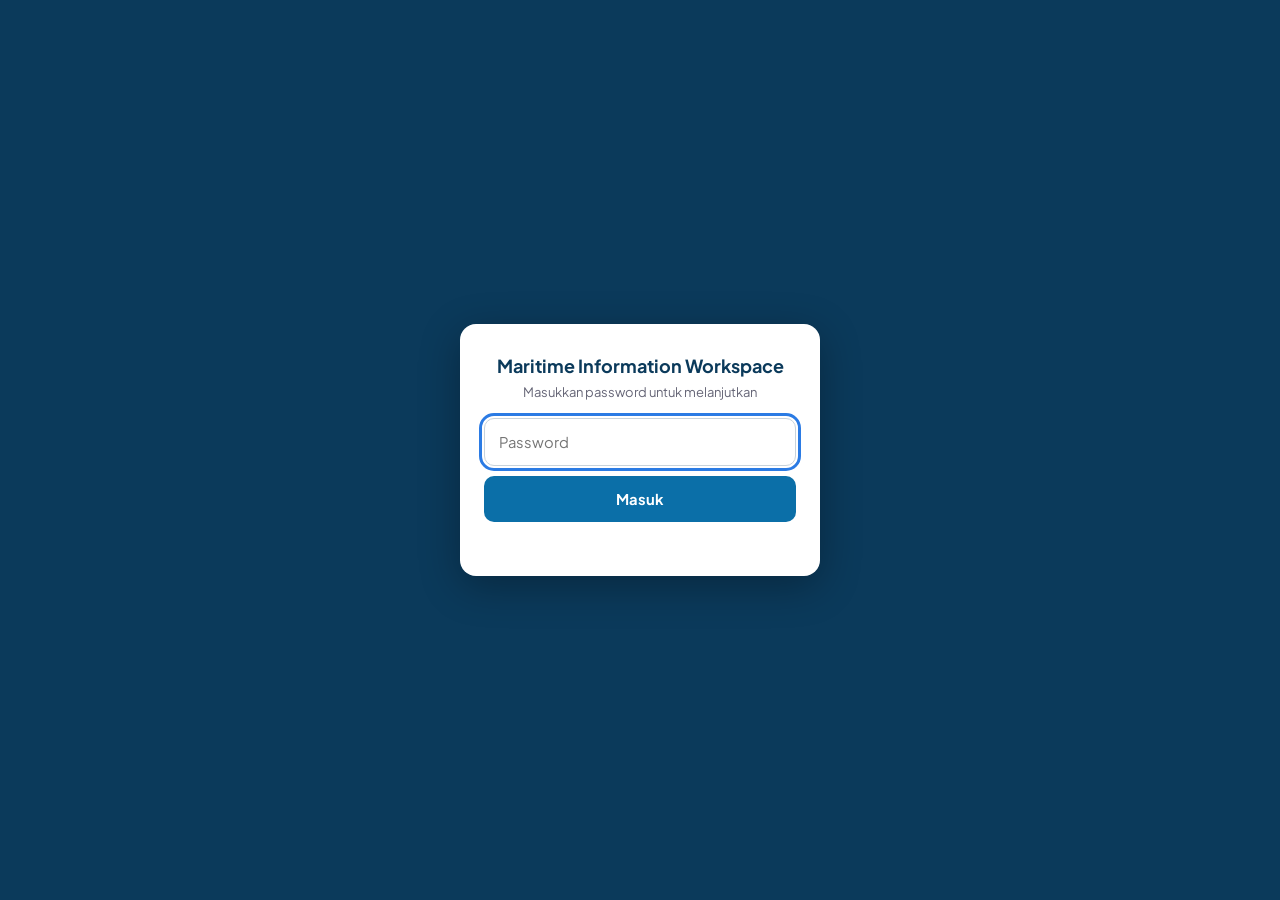
==== commit ca3c82fc: "Add files via upload" ====
--- a/index.html
+++ b/index.html
@@ -1,155 +1,203 @@
 <!DOCTYPE html>
-<html lang="id" data-theme="dark">
+<html lang="id">
 <head>
 <meta charset="utf-8">
 <meta name="viewport" content="width=device-width, initial-scale=1">
-<title>Maritime Information Workspace | BMKG</title>
+<title>Maritime Information Workspace</title>
 <meta name="description" content="Ruang kerja Tim Kerja Informasi Meteorologi Maritim BMKG: rutinitas operasional, dashboard rekapitulasi, dan layanan khusus.">
 <link rel="icon" href="assets/logo-bmkg-placeholder.svg" type="image/svg+xml" id="favicon">
 <link rel="preconnect" href="https://fonts.googleapis.com">
 <link rel="preconnect" href="https://fonts.gstatic.com" crossorigin>
-<link rel="stylesheet" href="https://fonts.googleapis.com/css2?family=Plus+Jakarta+Sans:wght@400;500;600;700;800&family=JetBrains+Mono:wght@400;500;600;700&display=swap">
-<link rel="stylesheet" href="assets/shell.css?v=11">
-<script src="assets/theme-hud.js"></script>
-<script>document.documentElement.classList.add('locked');</script>
+<link rel="stylesheet" href="https://fonts.googleapis.com/css2?family=Plus+Jakarta+Sans:wght@400;500;600;700;800&display=swap">
+<link rel="stylesheet" href="assets/shell.css?v=9">
+<style>
+  html.locked body > main,
+  html.locked body > section,
+  html.locked .bar-show,
+  html.locked #logout { display: none !important; }
+  #gate { position: fixed; inset: 0; z-index: 9999; display: grid; place-items: center;
+          background: #0b3a5b; font-family: 'Plus Jakarta Sans', system-ui, sans-serif; padding: 16px; }
+  #gate form { background: #fff; width: 100%; max-width: 360px; padding: 28px 24px; border-radius: 16px;
+               box-shadow: 0 10px 40px rgba(0,0,0,.3); text-align: center; }
+  #gate h1 { font-size: 18px; margin: 0 0 4px; color: #0b3a5b; }
+  #gate p { font-size: 13px; color: #667; margin: 0 0 16px; }
+  #gate input { width: 100%; box-sizing: border-box; padding: 12px 14px; font: inherit;
+                border: 1px solid #c8d3dc; border-radius: 10px; margin-bottom: 10px; }
+  #gate button { width: 100%; padding: 12px; font: inherit; font-weight: 700; color: #fff;
+                 background: #0b6fa8; border: 0; border-radius: 10px; cursor: pointer; }
+  #gate .err { color: #c0392b; font-size: 13px; min-height: 18px; margin-top: 8px; }
+  #logout { position: fixed; right: 14px; bottom: 14px; z-index: 900; display: inline-flex; align-items: center; gap: 6px;
+            padding: 8px 14px; font: 600 13px 'Plus Jakarta Sans', system-ui, sans-serif; color: #0b3a5b;
+            background: rgba(255,255,255,.92); border: 1px solid #c8d3dc; border-radius: 999px; cursor: pointer;
+            box-shadow: 0 2px 10px rgba(0,0,0,.15); backdrop-filter: blur(4px); }
+  html[data-theme="dark"] #logout { background: rgba(18,33,46,.92); color: #CFE3F5; border-color: #24384A; }
+  #logout:hover { background: #fff; color: #c0392b; border-color: #c0392b; }
+  #logout svg { width: 16px; height: 16px; fill: none; stroke: currentColor; stroke-width: 2; stroke-linecap: round; stroke-linejoin: round; }
+</style>
+<style id="tweaks-v11">
+  /* ===== Operational Routine: kartu horizontal, pas dengan isi, 3 baris muat tanpa scroll ===== */
+  #routine-menu.menu-routine{
+    display:grid;grid-template-columns:repeat(4,minmax(0,1fr));grid-template-rows:none;grid-auto-rows:auto;
+    align-content:start;align-items:stretch;gap:clamp(10px,1.8vh,16px);
+    width:100%;max-width:1240px;margin:0 auto;font-size:16px;min-height:0;overflow:auto;box-sizing:border-box;
+    padding:clamp(16px,4vh,40px) clamp(14px,3vw,32px) clamp(46px,6.5vh,60px);
+  }
+  #routine-menu.menu-routine[hidden]{display:none!important}
+  #routine-menu .tool{
+    display:grid;grid-template-columns:auto 1fr;grid-template-rows:auto auto;column-gap:14px;row-gap:2px;
+    align-items:center;align-content:center;justify-content:stretch;text-align:left;
+    min-height:0;height:auto;margin:0;overflow:hidden;
+    padding:clamp(12px,2.2vh,20px) 16px;border-left-width:5px;
+  }
+  #routine-menu .tool .entry-icon{grid-row:1 / span 2;grid-column:1;margin:0;width:46px;height:46px;border-radius:12px;display:grid;place-items:center}
+  #routine-menu .tool .entry-icon svg{width:24px;height:24px}
+  #routine-menu .tool .entry-title{grid-column:2;grid-row:1;font-size:16.5px;line-height:1.25;align-self:end}
+  #routine-menu .tool .entry-desc{grid-column:2;grid-row:2;font-size:13px;line-height:1.35;margin:0;max-width:none;align-self:start}
+  #routine-menu .tool:hover{border-color:rgb(var(--tc-rgb));box-shadow:0 6px 18px rgba(var(--tc-rgb),.28)}
+
+  /* warna per baris: biru - oranye - ungu - merah muda (desktop 4 kolom) */
+  #routine-menu .tool:nth-child(n+1):nth-child(-n+4){--tc-rgb:37,99,235}
+  #routine-menu .tool:nth-child(n+5):nth-child(-n+8){--tc-rgb:232,89,12}
+  #routine-menu .tool:nth-child(n+9):nth-child(-n+12){--tc-rgb:147,51,234}
+  #routine-menu .tool:nth-child(n+13):nth-child(-n+16){--tc-rgb:219,39,119}
+  html[data-theme="dark"] #routine-menu .tool:nth-child(n+1):nth-child(-n+4){--tc-rgb:110,168,255}
+  html[data-theme="dark"] #routine-menu .tool:nth-child(n+5):nth-child(-n+8){--tc-rgb:255,154,92}
+  html[data-theme="dark"] #routine-menu .tool:nth-child(n+9):nth-child(-n+12){--tc-rgb:196,139,255}
+  html[data-theme="dark"] #routine-menu .tool:nth-child(n+13):nth-child(-n+16){--tc-rgb:255,127,181}
+
+  /* tablet: 3 kolom = 5 baris (biru, oranye, ungu, merah muda, biru) */
+  @media (max-width:960px){
+    #routine-menu.menu-routine{grid-template-columns:repeat(3,minmax(0,1fr))}
+    #routine-menu .tool:nth-child(n+1):nth-child(-n+3){--tc-rgb:37,99,235}
+    #routine-menu .tool:nth-child(n+4):nth-child(-n+6){--tc-rgb:232,89,12}
+    #routine-menu .tool:nth-child(n+7):nth-child(-n+9){--tc-rgb:147,51,234}
+    #routine-menu .tool:nth-child(n+10):nth-child(-n+12){--tc-rgb:219,39,119}
+    #routine-menu .tool:nth-child(n+13):nth-child(-n+15){--tc-rgb:37,99,235}
+    html[data-theme="dark"] #routine-menu .tool:nth-child(n+1):nth-child(-n+3){--tc-rgb:110,168,255}
+    html[data-theme="dark"] #routine-menu .tool:nth-child(n+4):nth-child(-n+6){--tc-rgb:255,154,92}
+    html[data-theme="dark"] #routine-menu .tool:nth-child(n+7):nth-child(-n+9){--tc-rgb:196,139,255}
+    html[data-theme="dark"] #routine-menu .tool:nth-child(n+10):nth-child(-n+12){--tc-rgb:255,127,181}
+    html[data-theme="dark"] #routine-menu .tool:nth-child(n+13):nth-child(-n+15){--tc-rgb:110,168,255}
+  }
+  /* HP: 2 kolom = 7 baris (biru, oranye, ungu, merah muda, biru, oranye, ungu) */
+  @media (max-width:620px){
+    #routine-menu.menu-routine{grid-template-columns:repeat(2,minmax(0,1fr));padding:12px 12px 56px;gap:8px;font-size:14px}
+    #routine-menu .tool{padding:10px;column-gap:10px}
+    #routine-menu .tool .entry-icon{width:38px;height:38px}
+    #routine-menu .tool .entry-icon svg{width:20px;height:20px}
+    #routine-menu .tool .entry-title{font-size:14px}
+    #routine-menu .tool .entry-desc{font-size:11.5px}
+    #routine-menu .tool:nth-child(n+1):nth-child(-n+2){--tc-rgb:37,99,235}
+    #routine-menu .tool:nth-child(n+3):nth-child(-n+4){--tc-rgb:232,89,12}
+    #routine-menu .tool:nth-child(n+5):nth-child(-n+6){--tc-rgb:147,51,234}
+    #routine-menu .tool:nth-child(n+7):nth-child(-n+8){--tc-rgb:219,39,119}
+    #routine-menu .tool:nth-child(n+9):nth-child(-n+10){--tc-rgb:37,99,235}
+    #routine-menu .tool:nth-child(n+11):nth-child(-n+12){--tc-rgb:232,89,12}
+    #routine-menu .tool:nth-child(n+13):nth-child(-n+14){--tc-rgb:147,51,234}
+    html[data-theme="dark"] #routine-menu .tool:nth-child(n+1):nth-child(-n+2){--tc-rgb:110,168,255}
+    html[data-theme="dark"] #routine-menu .tool:nth-child(n+3):nth-child(-n+4){--tc-rgb:255,154,92}
+    html[data-theme="dark"] #routine-menu .tool:nth-child(n+5):nth-child(-n+6){--tc-rgb:196,139,255}
+    html[data-theme="dark"] #routine-menu .tool:nth-child(n+7):nth-child(-n+8){--tc-rgb:255,127,181}
+    html[data-theme="dark"] #routine-menu .tool:nth-child(n+9):nth-child(-n+10){--tc-rgb:110,168,255}
+    html[data-theme="dark"] #routine-menu .tool:nth-child(n+11):nth-child(-n+12){--tc-rgb:255,154,92}
+    html[data-theme="dark"] #routine-menu .tool:nth-child(n+13):nth-child(-n+14){--tc-rgb:196,139,255}
+  }
+
+  /* ===== Tombol tema: icon saja, interaktif ===== */
+  .theme-switch{gap:4px;padding:4px}
+  .theme-switch button{
+    width:34px;height:34px;padding:0;gap:0;border-radius:50%;display:inline-grid;place-items:center;cursor:pointer;
+    transition:transform .18s ease,background-color .2s ease,box-shadow .2s ease,color .2s ease,opacity .2s ease;
+    -webkit-tap-highlight-color:transparent;
+  }
+  .theme-switch button span{display:none!important}
+  .theme-switch button svg{width:18px;height:18px;transition:transform .45s cubic-bezier(.34,1.56,.64,1)}
+  .theme-switch button:hover{transform:scale(1.12);background:rgba(255,255,255,.22)}
+  .theme-switch button:hover svg{transform:rotate(25deg)}
+  .theme-switch button:active{transform:scale(.88)}
+  .theme-switch button:focus-visible{outline:2px solid #fff;outline-offset:2px}
+  .theme-switch button[aria-pressed="true"]{background:#fff;color:#0B2E4F;opacity:1;box-shadow:0 2px 10px rgba(0,0,0,.28)}
+  .theme-switch button[data-theme-set="light"][aria-pressed="true"] svg{transform:rotate(90deg)}
+  .theme-switch button[data-theme-set="dark"][aria-pressed="true"] svg{transform:rotate(-20deg)}
+</style>
+<script>
+document.documentElement.classList.add('locked');
+(function () {
+  var t = null;
+  try { t = localStorage.getItem('miw-theme'); } catch (e) {}
+  if (t !== 'dark' && t !== 'light') t = (window.matchMedia && matchMedia('(prefers-color-scheme: dark)').matches) ? 'dark' : 'light';
+  document.documentElement.setAttribute('data-theme', t);
+})();
+</script>
 </head>
 <body>
 
-<!-- PASSWORD GATE (FUTURISTIC SECURITY PORTAL) -->
+<!-- PASSWORD GATE -->
 <div id="gate">
-  <div class="gate-card">
-    <button class="gate-theme-toggle" type="button" aria-label="Ganti tema" title="Ganti Tema">
-      <svg class="icon-moon" viewBox="0 0 24 24"><path d="M21 12.79A9 9 0 1 1 11.21 3 7 7 0 0 0 21 12.79z"/></svg>
-      <svg class="icon-sun" viewBox="0 0 24 24"><circle cx="12" cy="12" r="5"/><path d="M12 1v2M12 21v2M4.22 4.22l1.42 1.42M18.36 18.36l1.42 1.42M1 12h2M21 12h2M4.22 19.78l1.42-1.42M18.36 5.64l1.42-1.42"/></svg>
-    </button>
-
-    <div class="gate-badge-icon">
-      <svg viewBox="0 0 24 24" aria-hidden="true">
-        <path d="M12 22s8-4 8-10V5l-8-3-8 3v7c0 6 8 10 8 10z"/>
-        <path d="m9 12 2 2 4-4"/>
-      </svg>
-    </div>
-
-    <span class="gate-agency-tag">BMKG • METEOROLOGI MARITIM</span>
-    <h1>Maritime Workspace</h1>
-    <p>Masukkan kunci sandi untuk mengakses portal operasional.</p>
-
-    <form id="gate-form" autocomplete="off">
-      <div class="gate-input-wrapper">
-        <span class="gate-input-icon">
-          <svg viewBox="0 0 24 24" aria-hidden="true"><rect x="3" y="11" width="18" height="11" rx="2" ry="2"/><path d="M7 11V7a5 5 0 0 1 10 0v4"/></svg>
-        </span>
-        <input type="password" id="gate-pass" placeholder="Kunci sandi keamanan..." autofocus required>
-        <button type="button" class="gate-pass-toggle" aria-label="Lihat password" title="Tampilkan sandi">
-          <svg viewBox="0 0 24 24" aria-hidden="true"><path d="M2 12s3-7 10-7 10 7 10 7-3 7-10 7-10-7-10-7Z"/><circle cx="12" cy="12" r="3"/></svg>
-        </button>
-      </div>
-      <button type="submit">
-        <span>Masuk Sistem</span>
-        <svg viewBox="0 0 24 24" width="18" height="18"><path d="M5 12h14M12 5l7 7-7 7"/></svg>
-      </button>
-      <div class="err" id="gate-err" role="alert"></div>
-    </form>
-  </div>
+  <form id="gate-form" autocomplete="off">
+    <h1>Maritime Information Workspace</h1>
+    <p>Masukkan password untuk melanjutkan</p>
+    <input type="password" id="gate-pass" placeholder="Password" autofocus required>
+    <button type="submit">Masuk</button>
+    <div class="err" id="gate-err" role="alert"></div>
+  </form>
 </div>
 
-<!-- BERANDA (VIEW-HOME) -->
+<!-- BERANDA -->
 <main id="view-home" class="view" aria-labelledby="home-title">
   <header class="hero">
-    <!-- Bathymetric & Radar Contour Waves -->
-    <svg class="contour" viewBox="0 0 1280 420" preserveAspectRatio="xMidYMid slice" aria-hidden="true">
-      <path d="M-20 40 C35 24.5 85 67.6 140 49.4 C195 35.4 245 65.5 300 54.0 C355 40.0 405 55.7 460 49.2 C515 35.2 565 44.8 620 38.3 C675 24.3 725 40.0 780 28.5 C835 14.5 885 44.6 940 26.4 C995 12.4 1045 55.5 1100 33.4 C1155 19.4 1205 65.4 1260 44.8 C1315 30.8 1365 67.7 1420 53.0"/>
-      <path d="M-20 74 C35 65.2 85 111.9 140 93.8 C195 73.8 245 99.2 300 89.2 C355 69.2 405 83.0 460 74.4 C515 54.4 565 74.2 620 59.4 C675 39.4 725 78.6 780 54.1 C835 34.1 885 93.3 940 62.1 C995 42.1 1045 108.4 1100 78.1 C1155 58.1 1205 113.9 1260 91.3 C1315 71.3 1365 106.1 1420 93.0"/>
-      <path d="M-20 108 C35 107.0 85 144.2 140 129.9 C195 103.9 245 123.0 300 112.2 C355 86.2 405 109.1 460 91.7 C515 65.7 565 111.8 620 82.0 C675 56.0 725 129.4 780 89.8 C835 63.8 885 150.0 940 109.7 C995 83.7 1045 159.9 1100 128.5 C1155 102.5 1205 152.5 1260 133.6 C1315 107.6 1365 132.7 1420 121.6"/>
-      <path d="M-20 142 C35 139.2 85 164.7 140 151.6 C195 119.6 245 145.0 300 125.6 C355 93.6 405 144.6 460 110.6 C515 78.6 565 163.9 620 116.5 C675 84.5 725 190.0 780 139.5 C835 107.5 885 205.3 940 164.1 C995 132.1 1045 199.8 1100 174.0 C1155 142.0 1205 177.0 1260 162.4 C1315 130.4 1365 152.2 1420 137.3"/>
-      <path d="M-20 176 C35 168.0 85 178.3 140 170.6 C195 156.6 245 176.5 300 162.8 C355 148.8 405 183.8 460 163.8 C515 149.8 565 195.2 620 172.9 C675 158.9 725 203.2 780 184.2 C835 170.2 885 202.3 940 189.9 C995 175.9 1045 193.3 1100 186.4 C1155 172.4 1205 182.0 1260 175.9 C1315 161.9 1365 176.1 1420 165.5"/>
-      <path d="M-20 210 C35 185.0 85 210.2 140 192.2 C195 172.2 245 218.6 300 191.3 C355 171.3 405 234.7 460 202.9 C515 182.9 565 247.6 620 219.2 C675 199.2 725 248.8 780 229.4 C835 209.4 885 237.4 940 226.6 C995 206.6 1045 221.0 1100 212.7 C1155 192.7 1205 210.7 1260 197.0 C1315 177.0 1365 213.3 1420 190.0"/>
-      <path d="M-20 244 C35 196.8 85 252.3 140 218.7 C195 192.7 245 272.5 300 231.4 C355 205.4 405 291.0 460 252.6 C515 226.6 565 295.4 620 268.0 C675 242.0 725 282.9 780 267.4 C835 241.4 885 261.8 940 251.1 C995 225.1 1045 246.1 1100 230.1 C1155 204.1 1205 246.4 1260 218.3 C1315 192.3 1365 262.5 1420 223.8"/>
-      <path d="M-20 278 C35 214.1 85 308.5 140 258.7 C195 226.7 245 332.9 300 284.2 C355 252.2 405 341.9 460 305.6 C515 273.6 565 329.7 620 308.5 C675 276.5 725 304.3 780 291.0 C835 259.0 885 282.7 940 264.9 C995 232.9 1045 279.4 1100 247.5 C1155 215.5 1205 296.5 1260 250.5 C1315 218.5 1365 322.7 1420 271.9"/>
-      <path d="M-20 312 C35 288.1 85 334.5 140 312.8 C195 298.8 245 340.0 300 322.9 C355 308.9 405 336.1 460 325.8 C515 311.8 565 325.5 620 319.5 C675 305.5 725 315.2 780 308.1 C835 294.1 885 312.2 940 299.4 C995 285.4 1045 318.4 1100 299.1 C1155 285.1 1205 329.7 1260 307.4 C1315 293.4 1365 338.5 1420 318.8"/>
-    </svg>
-
+    <div class="theme-switch" role="group" aria-label="Tampilan">
+      <button type="button" data-theme-set="light" aria-pressed="false" title="Mode terang">
+        <svg viewBox="0 0 24 24" aria-hidden="true"><circle cx="12" cy="12" r="4"/><path d="M12 2v2M12 20v2M4.9 4.9l1.4 1.4M17.7 17.7l1.4 1.4M2 12h2M20 12h2M4.9 19.1l1.4-1.4M17.7 6.3l1.4-1.4"/></svg><span>Terang</span>
+      </button>
+      <button type="button" data-theme-set="dark" aria-pressed="false" title="Mode gelap">
+        <svg viewBox="0 0 24 24" aria-hidden="true"><path d="M21 12.8A9 9 0 1 1 11.2 3a7 7 0 0 0 9.8 9.8z"/></svg><span>Gelap</span>
+      </button>
+    </div>
+    <svg class="contour" viewBox="0 0 1280 420" preserveAspectRatio="xMidYMid slice" aria-hidden="true"><path d="M-20 40 C35 24.5 85 67.6 140 49.4 C195 35.4 245 65.5 300 54.0 C355 40.0 405 55.7 460 49.2 C515 35.2 565 44.8 620 38.3 C675 24.3 725 40.0 780 28.5 C835 14.5 885 44.6 940 26.4 C995 12.4 1045 55.5 1100 33.4 C1155 19.4 1205 65.4 1260 44.8 C1315 30.8 1365 67.7 1420 53.0"/><path d="M-20 74 C35 65.2 85 111.9 140 93.8 C195 73.8 245 99.2 300 89.2 C355 69.2 405 83.0 460 74.4 C515 54.4 565 74.2 620 59.4 C675 39.4 725 78.6 780 54.1 C835 34.1 885 93.3 940 62.1 C995 42.1 1045 108.4 1100 78.1 C1155 58.1 1205 113.9 1260 91.3 C1315 71.3 1365 106.1 1420 93.0"/><path d="M-20 108 C35 107.0 85 144.2 140 129.9 C195 103.9 245 123.0 300 112.2 C355 86.2 405 109.1 460 91.7 C515 65.7 565 111.8 620 82.0 C675 56.0 725 129.4 780 89.8 C835 63.8 885 150.0 940 109.7 C995 83.7 1045 159.9 1100 128.5 C1155 102.5 1205 152.5 1260 133.6 C1315 107.6 1365 132.7 1420 121.6"/><path d="M-20 142 C35 139.2 85 164.7 140 151.6 C195 119.6 245 145.0 300 125.6 C355 93.6 405 144.6 460 110.6 C515 78.6 565 163.9 620 116.5 C675 84.5 725 190.0 780 139.5 C835 107.5 885 205.3 940 164.1 C995 132.1 1045 199.8 1100 174.0 C1155 142.0 1205 177.0 1260 162.4 C1315 130.4 1365 152.2 1420 137.3"/><path d="M-20 176 C35 168.0 85 178.3 140 170.6 C195 156.6 245 176.5 300 162.8 C355 148.8 405 183.8 460 163.8 C515 149.8 565 195.2 620 172.9 C675 158.9 725 203.2 780 184.2 C835 170.2 885 202.3 940 189.9 C995 175.9 1045 193.3 1100 186.4 C1155 172.4 1205 182.0 1260 175.9 C1315 161.9 1365 176.1 1420 165.5"/><path d="M-20 210 C35 185.0 85 210.2 140 192.2 C195 172.2 245 218.6 300 191.3 C355 171.3 405 234.7 460 202.9 C515 182.9 565 247.6 620 219.2 C675 199.2 725 248.8 780 229.4 C835 209.4 885 237.4 940 226.6 C995 206.6 1045 221.0 1100 212.7 C1155 192.7 1205 210.7 1260 197.0 C1315 177.0 1365 213.3 1420 190.0"/><path d="M-20 244 C35 196.8 85 252.3 140 218.7 C195 192.7 245 272.5 300 231.4 C355 205.4 405 291.0 460 252.6 C515 226.6 565 295.4 620 268.0 C675 242.0 725 282.9 780 267.4 C835 241.4 885 261.8 940 251.1 C995 225.1 1045 246.1 1100 230.1 C1155 204.1 1205 246.4 1260 218.3 C1315 192.3 1365 262.5 1420 223.8"/><path d="M-20 278 C35 214.1 85 308.5 140 258.7 C195 226.7 245 332.9 300 284.2 C355 252.2 405 341.9 460 305.6 C515 273.6 565 329.7 620 308.5 C675 276.5 725 304.3 780 291.0 C835 259.0 885 282.7 940 264.9 C995 232.9 1045 279.4 1100 247.5 C1155 215.5 1205 296.5 1260 250.5 C1315 218.5 1365 322.7 1420 271.9"/><path d="M-20 312 C35 288.1 85 334.5 140 312.8 C195 298.8 245 340.0 300 322.9 C355 308.9 405 336.1 460 325.8 C515 311.8 565 325.5 620 319.5 C675 305.5 725 315.2 780 308.1 C835 294.1 885 312.2 940 299.4 C995 285.4 1045 318.4 1100 299.1 C1155 285.1 1205 329.7 1260 307.4 C1315 293.4 1365 338.5 1420 318.8"/><path d="M-20 346 C35 324.2 85 385.5 140 359.7 C195 339.7 245 382.2 300 366.0 C355 346.0 405 368.1 460 358.9 C515 338.9 565 352.5 620 343.2 C675 323.2 725 346.0 780 329.4 C835 309.4 885 352.8 940 326.6 C995 306.6 1045 368.5 1100 336.8 C1155 316.8 1205 382.4 1260 353.1 C1315 333.1 1365 385.4 1420 364.7"/><path d="M-20 380 C35 368.9 85 429.0 140 405.8 C195 379.8 245 412.3 300 399.5 C355 373.5 405 391.4 460 380.1 C515 354.1 565 380.2 620 360.7 C675 334.7 725 386.3 780 354.2 C835 328.2 885 405.5 940 364.9 C995 338.9 1045 425.1 1100 385.8 C1155 359.8 1205 431.9 1260 402.7 C1315 376.7 1365 421.4 1420 404.5"/></svg>
     <div class="hero-inner">
-      <!-- Heads-Up Display (Forecaster HUD) -->
-      <div class="hud-bar">
-        <div class="hud-item">
-          <span class="hud-pulse" aria-hidden="true"></span>
-          <span class="hud-label">STATUS:</span>
-          <span class="hud-val">ONLINE</span>
-        </div>
-        <div class="hud-divider"></div>
-        <div class="hud-item">
-          <span class="hud-label">UTC:</span>
-          <span class="hud-val font-mono" id="hud-utc">--:--:-- UTC</span>
-        </div>
-        <div class="hud-divider"></div>
-        <div class="hud-item">
-          <span class="hud-label">WIB:</span>
-          <span class="hud-val font-mono" id="hud-wib">--:--:-- WIB</span>
-        </div>
-        <div class="hud-divider"></div>
-        <button class="theme-toggle-btn" type="button" aria-label="Ganti tema" title="Ganti Tema">
-          <svg class="icon-moon" viewBox="0 0 24 24"><path d="M21 12.79A9 9 0 1 1 11.21 3 7 7 0 0 0 21 12.79z"/></svg>
-          <svg class="icon-sun" viewBox="0 0 24 24"><circle cx="12" cy="12" r="5"/><path d="M12 1v2M12 21v2M4.22 4.22l1.42 1.42M18.36 18.36l1.42 1.42M1 12h2M21 12h2M4.22 19.78l1.42-1.42M18.36 5.64l1.42-1.42"/></svg>
-          <span class="theme-label">TEMA</span>
-        </button>
-      </div>
-
-      <!-- Hero Header & Identity -->
-      <div class="hero-content">
-        <span class="logo-disc logo-lg"><img class="bmkg-logo" alt="Logo BMKG"></span>
-        <div class="hero-text">
-          <h1 id="home-title">Maritime Information Workspace</h1>
-          <p class="hero-sub">Pusat Operasional & Rekapitulasi Tim Kerja Informasi Meteorologi Maritim BMKG</p>
-        </div>
+      <span class="logo-disc logo-lg"><img class="bmkg-logo" alt="Logo BMKG"></span>
+      <div>
+        <h1 id="home-title">Maritime Information Workspace</h1>
+        <p class="hero-sub">Tim Kerja Informasi Meteorologi Maritim BMKG</p>
       </div>
     </div>
   </header>
 
-  <!-- 3 MAIN ENTRY CARDS -->
   <section class="entry-wrap" aria-label="Menu utama">
-    <!-- 1. Operational Routine -->
     <button class="entry entry-routine" data-go="routine">
       <span class="entry-icon" aria-hidden="true">
         <svg viewBox="0 0 24 24"><rect x="4" y="5" width="16" height="15" rx="2"/><path d="M4 10h16M8 3v4M16 3v4M8 14l2 2 4-4"/></svg>
       </span>
       <span class="entry-title">Operational Routine</span>
-      <span class="entry-desc">Jadwal tugas harian Forecaster on Duty dan portal pemantauan rutin.</span>
-      <span class="chips">
-        <i>Task Management</i><i>Briefing Deck</i><i>MeteoFactory</i><i>MFStudio</i>
-      </span>
+      <span class="entry-desc">Jadwal tugas harian FoD dan Website penting untuk FoD.</span>
       <span class="entry-cta">Buka rutinitas</span>
     </button>
 
-    <!-- 2. Dashboard -->
     <button class="entry entry-dash" data-go="dashboard">
       <span class="entry-icon" aria-hidden="true">
         <svg viewBox="0 0 24 24"><path d="M4 20V10M10 20V4M16 20v-7M22 20H2"/></svg>
       </span>
-      <span class="entry-title">Dashboard Analisis</span>
-      <span class="entry-desc">Pusat rekapitulasi data cuaca maritim terpadu dalam satu kendali.</span>
-      <span class="chips">
-        <i>Kecelakaan Kapal</i><i>Banjir Rob</i><i>Kinerja PTSP</i><i>SKK Migas</i>
-      </span>
+      <span class="entry-title">Dashboard</span>
+      <span class="entry-desc">Rekapitulasi data tim kerja dalam satu tempat.</span>
+      <span class="chips"><i>Kecelakaan Kapal</i><i>Banjir Rob</i><i>Kinerja PTSP</i><i>SKK Migas</i></span>
       <span class="entry-cta">Buka dashboard</span>
     </button>
 
-    <!-- 3. Layanan Khusus -->
     <button class="entry entry-special" data-go="layanan">
       <span class="entry-icon" aria-hidden="true">
         <svg viewBox="0 0 24 24"><path d="M12 3l2.6 5.6 6.1.7-4.5 4.2 1.2 6L12 16.4 6.6 19.5l1.2-6L3.3 9.3l6.1-.7z"/></svg>
       </span>
       <span class="entry-title">Layanan Khusus</span>
-      <span class="entry-desc">Perangkat bantu pemrosesan data, citra satelit, dan otomatisasi dokumen.</span>
-      <span class="chips">
-        <i>Format Lama PTSP</i><i>Convert PDF Scan</i><i>Satelit PTSP</i>
-      </span>
+      <span class="entry-desc">Alat bantu untuk pekerjaan layanan informasi.</span>
+      <span class="chips"><i>Format Lama PTSP</i><i>Convert PDF Scan</i><i>Satelit PTSP</i></span>
       <span class="entry-cta">Buka layanan</span>
     </button>
   </section>
+
 </main>
 
-<!-- OPERATIONAL ROUTINE VIEW -->
+<!-- OPERATIONAL ROUTINE -->
 <section id="view-routine" class="view app-view" hidden aria-label="Operational Routine">
   <header class="appbar">
     <button class="btn-home" data-go="home" aria-label="Kembali ke beranda">
@@ -158,79 +206,81 @@
     <span class="logo-disc logo-sm"><img class="bmkg-logo" alt="Logo BMKG"></span>
     <h2 class="appbar-title" id="routine-title">Operational Routine</h2>
     <button class="btn-ghost" id="routine-back" hidden>Semua menu</button>
-
-    <div class="appbar-actions">
-      <button class="theme-toggle-btn" type="button" aria-label="Ganti tema" title="Ganti Tema">
-        <svg class="icon-moon" viewBox="0 0 24 24"><path d="M21 12.79A9 9 0 1 1 11.21 3 7 7 0 0 0 21 12.79z"/></svg>
-        <svg class="icon-sun" viewBox="0 0 24 24"><circle cx="12" cy="12" r="5"/><path d="M12 1v2M12 21v2M4.22 4.22l1.42 1.42M18.36 18.36l1.42 1.42M1 12h2M21 12h2M4.22 19.78l1.42-1.42M18.36 5.64l1.42-1.42"/></svg>
-        <span class="theme-label">TEMA</span>
-      </button>
-      <button class="bar-toggle" type="button" data-bar="hide" aria-label="Sembunyikan bilah atas" title="Sembunyikan bilah atas">
-        <svg viewBox="0 0 24 24" aria-hidden="true"><path d="M6 15l6-6 6 6"/></svg>
-      </button>
-    </div>
+    <button class="bar-toggle" type="button" data-bar="hide" aria-label="Sembunyikan bilah atas" title="Sembunyikan bilah atas">
+      <svg viewBox="0 0 24 24" aria-hidden="true"><path d="M6 15l6-6 6 6"/></svg>
+    </button>
   </header>
-
-  <div class="menu-wrap" id="routine-menu">
+  <div class="menu-wrap menu-routine" id="routine-menu">
     <button class="tool tool-teal" data-routine="task">
-      <span class="tool-badge">MODUL INTERNAL</span>
       <span class="entry-icon" aria-hidden="true"><svg viewBox="0 0 24 24"><rect x="8" y="2" width="8" height="4" rx="1"/><path d="M16 4h2a2 2 0 0 1 2 2v14a2 2 0 0 1-2 2H6a2 2 0 0 1-2-2V6a2 2 0 0 1 2-2h2M9 14l2 2 4-4"/></svg></span>
       <span class="entry-title">Task Management</span>
-      <span class="entry-desc">Tugas harian Forecaster on Duty (FoD).</span>
+      <span class="entry-desc">Tugas harian Forecaster on Duty.</span>
     </button>
     <a class="tool" target="_blank" rel="noopener" href="https://docs.google.com/presentation/d/1rt07WxfFkarKWsxxVSmUMa9XclEp4lVFe6PXQF7qSEg/edit?slide=id.g3b1c0bfed47_26_0#slide=id.g3b1c0bfed47_26_0">
-      <span class="tool-badge">SLIDES</span>
       <span class="entry-icon" aria-hidden="true"><svg viewBox="0 0 24 24"><path d="M2 3h20M21 3v11a2 2 0 0 1-2 2H5a2 2 0 0 1-2-2V3M7 21l5-5 5 5"/></svg></span>
       <span class="entry-title">Briefing</span>
-      <span class="entry-desc">File presentasi briefing operasional.</span>
+      <span class="entry-desc">File presentasi briefing.</span>
     </a>
     <a class="tool" target="_blank" rel="noopener" href="https://docs.google.com/presentation/d/19bSiu_AYQqIF3rI4JnlODNpfbVD-F4Mi/edit?usp=sharing&amp;ouid=117535660510936955251&amp;rtpof=true&amp;sd=true">
-      <span class="tool-badge">PANDUAN</span>
       <span class="entry-icon" aria-hidden="true"><svg viewBox="0 0 24 24"><circle cx="12" cy="12" r="10"/><path d="m16.24 7.76-1.8 5.4a2 2 0 0 1-1.27 1.27L7.76 16.24l1.8-5.4a2 2 0 0 1 1.27-1.27z"/></svg></span>
       <span class="entry-title">Marine Guidance</span>
-      <span class="entry-desc">File pembuatan panduan cuaca laut.</span>
+      <span class="entry-desc">File pembuatan Marine Guidance.</span>
     </a>
     <a class="tool" target="_blank" rel="noopener" href="http://192.168.222.45/#/">
-      <span class="tool-badge">PRODUKSI RUTIN</span>
       <span class="entry-icon" aria-hidden="true"><svg viewBox="0 0 24 24"><circle cx="12" cy="12" r="10"/><path d="M12 2a14.5 14.5 0 0 0 0 20 14.5 14.5 0 0 0 0-20M2 12h20"/></svg></span>
       <span class="entry-title">MeteoFactory</span>
-      <span class="entry-desc">Sistem pembuatan produk rutin maritim.</span>
+      <span class="entry-desc">Pembuatan produk rutin.</span>
     </a>
     <a class="tool" target="_blank" rel="noopener" href="https://api-maritim.bmkg.go.id/met/studio/">
-      <span class="tool-badge">FORECAST STUDIO</span>
       <span class="entry-icon" aria-hidden="true"><svg viewBox="0 0 24 24"><rect x="2" y="3" width="20" height="14" rx="2"/><path d="M8 21h8M12 17v4"/></svg></span>
       <span class="entry-title">MFStudio</span>
-      <span class="entry-desc">Studio forecast layanan SKK Migas.</span>
+      <span class="entry-desc">Studio forecast SKK Migas.</span>
     </a>
     <a class="tool" target="_blank" rel="noopener" href="https://api-maritim.bmkg.go.id/met/cuaca-rute/">
-      <span class="tool-badge">OTOMASI</span>
       <span class="entry-icon" aria-hidden="true"><svg viewBox="0 0 24 24"><path d="M21 4h-7M10 4H3M21 12h-9M8 12H3M21 20h-5M12 20H3M14 2v4M8 10v4M16 18v4"/></svg></span>
       <span class="entry-title">Otomatisasi PTSP</span>
-      <span class="entry-desc">Pembuatan rute informasi PTSP otomatis.</span>
+      <span class="entry-desc">Pembuatan PTSP otomatis.</span>
     </a>
     <a class="tool" target="_blank" rel="noopener" href="https://api-maritim.bmkg.go.id/met/analisis/">
-      <span class="tool-badge">KLIMATOLOGI</span>
       <span class="entry-icon" aria-hidden="true"><svg viewBox="0 0 24 24"><rect x="2" y="3" width="20" height="14" rx="2"/><path d="M8 21h8M12 17v4"/></svg></span>
       <span class="entry-title">Klimatologi Pusmar</span>
-      <span class="entry-desc">Portal analisis iklim maritim Pusmar.</span>
+      <span class="entry-desc">Web Klimatologi Pusmar.</span>
     </a>
     <a class="tool" target="_blank" rel="noopener" href="https://maritim.bmkg.go.id/tools/peringatan">
-      <span class="tool-badge">PERINGATAN DINI</span>
       <span class="entry-icon" aria-hidden="true"><svg viewBox="0 0 24 24"><path d="M10.3 3.9 1.8 18a2 2 0 0 0 1.7 3h17a2 2 0 0 0 1.7-3L13.7 3.9a2 2 0 0 0-3.4 0zM12 9v4M12 17h.01"/></svg></span>
       <span class="entry-title">Tools Warning</span>
-      <span class="entry-desc">Alat peringatan dini cuaca maritim ekstrem.</span>
+      <span class="entry-desc">Tools peringatan dini cuaca maritim.</span>
     </a>
     <a class="tool" target="_blank" rel="noopener" href="https://mms.bmkg.go.id/dtool">
-      <span class="tool-badge">DRIFTING TOOL</span>
       <span class="entry-icon" aria-hidden="true"><svg viewBox="0 0 24 24"><path d="M14.7 6.3a1 1 0 0 0 0 1.4l1.6 1.6a1 1 0 0 0 1.4 0l3.8-3.8a6 6 0 0 1-7.9 7.9l-6.9 6.9a2.1 2.1 0 0 1-3-3l6.9-6.9a6 6 0 0 1 7.9-7.9z"/></svg></span>
       <span class="entry-title">DTOOL</span>
-      <span class="entry-desc">Drifting Tool trajektori laut BMKG.</span>
-    </a>
+      <span class="entry-desc">Drifting Tool BMKG.</span>
+    </a>
+    <a class="tool" target="_blank" rel="noopener" href="https://maritim.bmkg.go.id/inawis">
+      <span class="entry-icon" aria-hidden="true"><svg viewBox="0 0 24 24"><path d="M2 8c2.5-3 4.5-3 7 0s4.5 3 7 0 3.5-2 6-1M2 14c2.5-3 4.5-3 7 0s4.5 3 7 0 3.5-2 6-1M2 20c2.5-3 4.5-3 7 0s4.5 3 7 0 3.5-2 6-1"/></svg></span>
+      <span class="entry-title">INA-WIS</span>
+      <span class="entry-desc">Web INAWIS Maritim BMKG.</span>
+    </a>
+    <a class="tool" target="_blank" rel="noopener" href="https://api-maritim.bmkg.go.id/modis/aloptama/">
+      <span class="entry-icon" aria-hidden="true"><svg viewBox="0 0 24 24"><path d="M4.9 16.1a10 10 0 0 1 0-8.2M19.1 7.9a10 10 0 0 1 0 8.2M8 14a5 5 0 0 1 0-4M16 10a5 5 0 0 1 0 4"/><circle cx="12" cy="12" r="1.6"/></svg></span>
+      <span class="entry-title">Aloptama</span>
+      <span class="entry-desc">Monitoring MAWS dan VAWS.</span>
+    </a>
+    <a class="tool" target="_blank" rel="noopener" href="https://signature.bmkg.go.id/aware/dashboard-met/">
+      <span class="entry-icon" aria-hidden="true"><svg viewBox="0 0 24 24"><path d="M17.5 19H9a7 7 0 1 1 6.7-9h1.8a4.5 4.5 0 1 1 0 9z"/></svg></span>
+      <span class="entry-title">MET-PUBLIK</span>
+      <span class="entry-desc">Web Meteorologi Publik.</span>
+    </a>
+    <button class="tool" data-routine="gif-generator">
+      <span class="entry-icon" aria-hidden="true"><svg viewBox="0 0 24 24"><path d="M15 15.003a1 1 0 0 1 1.517-.859l4.997 2.997a1 1 0 0 1 0 1.718l-4.997 2.997a1 1 0 0 1-1.517-.86z"/><path d="M21 12.17V5a2 2 0 0 0-2-2H5a2 2 0 0 0-2 2v14a2 2 0 0 0 2 2h6"/><path d="m6 21 5-5"/><circle cx="9" cy="9" r="2"/></svg></span>
+      <span class="entry-title">GIF Generator</span>
+      <span class="entry-desc">Pembuatan GIF, MP4, dan unduh gambar BMKG.</span>
+    </button>
   </div>
   <div class="stage" id="stage-routine" hidden></div>
 </section>
 
-<!-- DASHBOARD VIEW -->
+<!-- DASHBOARD -->
 <section id="view-dashboard" class="view app-view" hidden aria-label="Dashboard">
   <header class="appbar appbar-dash">
     <button class="btn-home" data-go="home" aria-label="Kembali ke beranda">
@@ -239,22 +289,14 @@
     <span class="logo-disc logo-sm"><img class="bmkg-logo" alt="Logo BMKG"></span>
     <h2 class="appbar-title">Dashboard</h2>
     <nav class="tabs" role="tablist" aria-label="Pilih dashboard" id="dash-tabs"></nav>
-
-    <div class="appbar-actions">
-      <button class="theme-toggle-btn" type="button" aria-label="Ganti tema" title="Ganti Tema">
-        <svg class="icon-moon" viewBox="0 0 24 24"><path d="M21 12.79A9 9 0 1 1 11.21 3 7 7 0 0 0 21 12.79z"/></svg>
-        <svg class="icon-sun" viewBox="0 0 24 24"><circle cx="12" cy="12" r="5"/><path d="M12 1v2M12 21v2M4.22 4.22l1.42 1.42M18.36 18.36l1.42 1.42M1 12h2M21 12h2M4.22 19.78l1.42-1.42M18.36 5.64l1.42-1.42"/></svg>
-        <span class="theme-label">TEMA</span>
-      </button>
-      <button class="bar-toggle" type="button" data-bar="hide" aria-label="Sembunyikan bilah atas" title="Sembunyikan bilah atas">
-        <svg viewBox="0 0 24 24" aria-hidden="true"><path d="M6 15l6-6 6 6"/></svg>
-      </button>
-    </div>
+    <button class="bar-toggle" type="button" data-bar="hide" aria-label="Sembunyikan bilah atas" title="Sembunyikan bilah atas">
+      <svg viewBox="0 0 24 24" aria-hidden="true"><path d="M6 15l6-6 6 6"/></svg>
+    </button>
   </header>
   <div class="stage" id="stage-dashboard"></div>
 </section>
 
-<!-- LAYANAN KHUSUS VIEW -->
+<!-- LAYANAN KHUSUS -->
 <section id="view-layanan" class="view app-view" hidden aria-label="Layanan Khusus">
   <header class="appbar">
     <button class="btn-home" data-go="home" aria-label="Kembali ke beranda">
@@ -263,54 +305,38 @@
     <span class="logo-disc logo-sm"><img class="bmkg-logo" alt="Logo BMKG"></span>
     <h2 class="appbar-title" id="layanan-title">Layanan Khusus</h2>
     <button class="btn-ghost" id="layanan-back" hidden>Semua layanan</button>
-
-    <div class="appbar-actions">
-      <button class="theme-toggle-btn" type="button" aria-label="Ganti tema" title="Ganti Tema">
-        <svg class="icon-moon" viewBox="0 0 24 24"><path d="M21 12.79A9 9 0 1 1 11.21 3 7 7 0 0 0 21 12.79z"/></svg>
-        <svg class="icon-sun" viewBox="0 0 24 24"><circle cx="12" cy="12" r="5"/><path d="M12 1v2M12 21v2M4.22 4.22l1.42 1.42M18.36 18.36l1.42 1.42M1 12h2M21 12h2M4.22 19.78l1.42-1.42M18.36 5.64l1.42-1.42"/></svg>
-        <span class="theme-label">TEMA</span>
-      </button>
-      <button class="bar-toggle" type="button" data-bar="hide" aria-label="Sembunyikan bilah atas" title="Sembunyikan bilah atas">
-        <svg viewBox="0 0 24 24" aria-hidden="true"><path d="M6 15l6-6 6 6"/></svg>
-      </button>
-    </div>
+    <button class="bar-toggle" type="button" data-bar="hide" aria-label="Sembunyikan bilah atas" title="Sembunyikan bilah atas">
+      <svg viewBox="0 0 24 24" aria-hidden="true"><path d="M6 15l6-6 6 6"/></svg>
+    </button>
   </header>
-
   <div class="menu-wrap" id="layanan-menu">
     <button class="tool" data-tool="format-lama">
-      <span class="tool-badge">KONVERSI FORMAT</span>
       <span class="entry-icon" aria-hidden="true"><svg viewBox="0 0 24 24"><path d="M7 3h7l5 5v13H7zM14 3v5h5M10 13h6M10 17h6"/></svg></span>
       <span class="entry-title">Format Lama PTSP</span>
-      <span class="entry-desc">Mengubah format otomatisasi ke format standar lama PTSP.</span>
+      <span class="entry-desc">Mengubah format otomatis ke format lama PTSP.</span>
     </button>
     <button class="tool" data-tool="convert-pdf">
-      <span class="tool-badge">PEMROSESAN DOKUMEN</span>
-      <span class="entry-icon" aria-hidden="true"><svg viewBox="0 0 24 24"><path d="M6 3h8l4 4v14H6zM14 3v4h4M9 12h6M9 16h4"/><path d="M3 9v3M3 15v-1"/></svg></span>
+      <span class="entry-icon" aria-hidden="true"><svg viewBox="0 0 24 24"><path d="M6 3h8l4 4v14H6zM14 3v4h4M9 12h6M9 16h4"/><path d="M3 9v3M3 15v-1" /></svg></span>
       <span class="entry-title">Convert PDF Scan</span>
-      <span class="entry-desc">Ekstraksi dan ubah file PDF hasil scan menjadi dokumen teks terstruktur.</span>
+      <span class="entry-desc">Ubah PDF hasil scan menjadi PDF teks.</span>
     </button>
     <button class="tool" data-tool="satelit-ptsp">
-      <span class="tool-badge">CITRA SATELIT</span>
       <span class="entry-icon" aria-hidden="true"><svg viewBox="0 0 24 24"><path d="M13 7 9 3 5 7l4 4M17 11l4 4-4 4-4-4M8 12l4 4 6-6-4-4zM16 8l3-3M9 21a6 6 0 0 0-6-6"/></svg></span>
       <span class="entry-title">Satelit PTSP</span>
-      <span class="entry-desc">Unduh dan pratinjau citra satelit resolusi tinggi untuk laporan PTSP.</span>
+      <span class="entry-desc">Unduh dan pratinjau citra satelit untuk PTSP.</span>
     </button>
   </div>
   <div class="stage" id="stage-layanan" hidden></div>
 </section>
 
-<!-- RESTORE TOPBAR FLOATING BUTTON -->
 <button class="bar-show" type="button" id="bar-show" data-bar="show" aria-label="Tampilkan bilah atas" title="Tampilkan bilah atas">
   <svg viewBox="0 0 24 24" aria-hidden="true"><path d="M6 9l6 6 6-6"/></svg>
 </button>
 
-<!-- LOGOUT FLOATING BUTTON -->
-<button type="button" id="logout" aria-label="Keluar dari sesi" title="Keluar dari sesi">
-  <svg viewBox="0 0 24 24" aria-hidden="true"><path d="M9 21H5a2 2 0 0 1-2-2V5a2 2 0 0 1 2-2h4M16 17l5-5-5-5M21 12H9"/></svg>
-  <span>Keluar</span>
+<button type="button" id="logout" aria-label="Keluar" title="Keluar">
+  <svg viewBox="0 0 24 24" aria-hidden="true"><path d="M9 21H5a2 2 0 0 1-2-2V5a2 2 0 0 1 2-2h4M16 17l5-5-5-5M21 12H9"/></svg><span>Keluar</span>
 </button>
 
-<!-- AUTHENTICATION & SESSION HANDLING -->
 <script>
 (function () {
   var HASH = "ae5befed0070c213ee6377b7dbcc54124beebffe37b8b29935503fd98fee3f10";   // hash SHA-256 dari password kamu
@@ -329,7 +355,7 @@
     if (g) g.remove();
     document.documentElement.classList.remove('locked');
     var s = document.createElement('script');
-    s.src = 'assets/shell.js?v=11';
+    s.src = 'assets/shell.js?v=10';
     document.body.appendChild(s);
   }
 
@@ -338,10 +364,7 @@
     location.reload();
   });
 
-  if (sessionStorage.getItem(KEY) === HASH) {
-    unlock();
-    return;
-  }
+  if (sessionStorage.getItem(KEY) === HASH) { unlock(); return; }
 
   document.getElementById('gate-form').addEventListener('submit', function (e) {
     e.preventDefault();
@@ -351,7 +374,7 @@
         sessionStorage.setItem(KEY, HASH);
         unlock();
       } else {
-        document.getElementById('gate-err').textContent = 'Kunci sandi tidak cocok. Silakan coba lagi.';
+        document.getElementById('gate-err').textContent = 'Password salah.';
         input.value = '';
         input.focus();
       }
--- a/assets/shell.css
+++ b/assets/shell.css
@@ -1,1336 +1,190 @@
-/* ==========================================================================
-   MARITIME INFORMATION WORKSPACE (MIW) - DESIGN SYSTEM
-   Futuristic, Elegant, High-Tech Oceanic Command Dashboard
-   Themes: Dark Theme (Deep Abyss Cyber) & White Theme (Pristine Oceanic)
-   Tim Kerja Informasi Meteorologi Maritim - BMKG
-   ========================================================================== */
+:root{
+  --navy:#0B2E4F; --navy-2:#14436D; --teal:#0E7C86; --teal-soft:#DDF0F1;
+  --amber:#E9A21B; --amber-soft:#FBEED0; --blue-soft:#DEE9F5;
+  --paper:#F3F7FA; --card:#FFFFFF; --ink:#102232; --muted:#51667A; --line:#D5E0E8;
+  --surface:#FFFFFF; --navy-ink:#0B2E4F; --dash:#14436D; --amber-ink:#9A6A00;
+  --bar-h:4rem;
+  font-family:"Plus Jakarta Sans",system-ui,-apple-system,"Segoe UI",Roboto,sans-serif;
+}
+/* mode gelap (dipilih di beranda, disimpan di localStorage) */
+html[data-theme="dark"]{
+  color-scheme:dark;
+  --paper:#0A141D; --card:#122130; --surface:#122130; --ink:#E6EEF5; --muted:#9DB2C4; --line:#24384A;
+  --teal:#26AEB9; --teal-soft:rgba(38,174,185,.2); --blue-soft:rgba(106,174,234,.18); --amber-soft:rgba(233,162,27,.18);
+  --navy-ink:#CFE3F5; --dash:#6AAEEA; --amber-ink:#F0B94A;
+}
+*{box-sizing:border-box}
+/* ukuran dasar mengikuti lebar layar (14px di layar kecil sampai 20px di layar sangat lebar) */
+html{font-size:clamp(14px,calc(10px + .45vw),20px)}
+html,body{height:100%;margin:0}
+body{background:var(--paper);color:var(--ink);font-size:.9375rem;line-height:1.5;-webkit-font-smoothing:antialiased}
+button{font:inherit;color:inherit;cursor:pointer}
+:focus-visible{outline:3px solid #2B7BE4;outline-offset:2px;border-radius:6px}
+[hidden]{display:none!important}
+svg{fill:none;stroke:currentColor;stroke-width:1.8;stroke-linecap:round;stroke-linejoin:round}
 
-@import url('https://fonts.googleapis.com/css2?family=Plus+Jakarta+Sans:ital,wght@0,300;0,400;0,500;0,600;0,700;0,800;1,400&family=JetBrains+Mono:wght@400;500;600;700&display=swap');
+/* logo */
+.logo-disc{display:inline-flex;align-items:center;justify-content:center;background:#fff;border-radius:50%;flex:none;overflow:hidden}
+.logo-lg{width:4.25rem;height:4.25rem;padding:.45rem;box-shadow:0 0 0 4px rgba(255,255,255,.22)}
+.logo-sm{width:40px;height:40px;padding:3px;box-shadow:0 0 0 1px var(--line)}
+.bmkg-logo{width:100%;height:100%;object-fit:contain;display:block}
 
-/* --------------------------------------------------------------------------
-   THEME VARIABLES
-   -------------------------------------------------------------------------- */
+/* beranda */
+.view{min-height:100dvh}
+.hero{position:relative;background:linear-gradient(135deg,var(--navy) 0%,var(--navy-2) 100%);color:#fff;padding:clamp(28px,6vh,64px) 24px clamp(80px,13vh,130px);overflow:hidden}
+.contour{position:absolute;inset:0;width:100%;height:100%}
+.contour path{stroke:rgba(255,255,255,.1);stroke-width:1.3}
+.contour path:nth-child(3n){stroke:rgba(233,162,27,.22)}
+.hero-inner{position:relative;max-width:min(72rem,100%);margin:0 auto;display:flex;align-items:center;gap:24px}
+.hero h1{margin:0;font-size:clamp(1.5rem,3.4vw,2.3rem);line-height:1.1;font-weight:800;letter-spacing:-.02em}
+.hero-sub{margin:10px 0 0;max-width:46ch;color:#C8D8E6;font-size:clamp(.95rem,1.6vw,1.05rem)}
 
-:root {
-  --font-sans: 'Plus Jakarta Sans', system-ui, -apple-system, BlinkMacSystemFont, 'Segoe UI', Roboto, sans-serif;
-  --font-mono: 'JetBrains Mono', ui-monospace, SFMono-Regular, Menlo, Monaco, Consolas, monospace;
-  --bar-h: 68px;
-  --z: 0.9;
-  --radius-sm: 8px;
-  --radius-md: 14px;
-  --radius-lg: 20px;
-  --radius-full: 9999px;
-  --ease-spring: cubic-bezier(0.16, 1, 0.3, 1);
-  --ease-smooth: cubic-bezier(0.4, 0, 0.2, 1);
+.entry-wrap{position:relative;max-width:min(72rem,100%);margin:clamp(-70px,-7vh,-44px) auto 0;padding:0 24px;display:grid;grid-template-columns:repeat(3,1fr);gap:20px}
+.entry{display:flex;flex-direction:column;align-items:flex-start;text-align:left;gap:8px;background:var(--card);border:1px solid var(--line);border-radius:14px;padding:clamp(18px,3vh,32px) 22px 20px;position:relative;overflow:hidden;box-shadow:0 10px 30px -14px rgba(11,46,79,.35);transition:transform .15s ease,box-shadow .15s ease}
+.entry::before{content:"";position:absolute;left:0;right:0;top:0;height:5px;background:var(--accent)}
+.entry:hover{transform:translateY(-3px);box-shadow:0 18px 34px -14px rgba(11,46,79,.45)}
+.entry-routine{--accent:var(--teal);--soft:var(--teal-soft)}
+.entry-dash{--accent:var(--dash);--soft:var(--blue-soft)}
+.entry-special{--accent:var(--amber);--soft:var(--amber-soft)}
+.entry-icon{width:3rem;height:3rem;border-radius:.75rem;background:var(--soft);color:var(--accent,var(--navy));display:grid;place-items:center;margin-bottom:6px}
+.entry-icon svg{width:1.6rem;height:1.6rem}
+.entry-title{font-size:1.15rem;font-weight:700;letter-spacing:-.01em}
+.entry-desc{color:var(--muted);font-size:.95rem;max-width:34ch}
+.chips{display:flex;flex-wrap:wrap;gap:6px;margin-top:4px}
+.chips i{font-style:normal;font-size:.8rem;font-weight:600;color:var(--navy-ink);background:var(--soft);padding:3px 10px;border-radius:999px}
+.entry-cta{margin-top:auto;padding-top:14px;font-weight:700;color:var(--accent);font-size:.95rem}
+.entry-special .entry-cta{color:var(--amber-ink)}
+
+/* tampilan aplikasi */
+.app-view{display:flex;flex-direction:column;height:100dvh;min-height:0}
+.appbar{flex:none;min-height:var(--bar-h);display:flex;align-items:center;gap:12px;padding:8px 16px;background:var(--surface);border-bottom:1px solid var(--line)}
+.appbar-title{margin:0;font-size:1.05rem;font-weight:700;letter-spacing:-.01em;line-height:1.25}
+.appbar-dash .appbar-title{font-size:1rem;max-width:34ch}
+.btn-home,.btn-ghost{display:inline-flex;align-items:center;gap:4px;border:1px solid var(--line);background:var(--surface);border-radius:999px;padding:7px 14px 7px 8px;font-weight:600;font-size:.9rem;color:var(--navy-ink)}
+.btn-ghost{padding:7px 14px;margin-left:auto}
+.btn-home svg{width:18px;height:18px}
+.btn-home:hover,.btn-ghost:hover{background:var(--paper)}
+.tabs{margin-left:auto;display:flex;gap:4px;overflow-x:auto;overflow-y:hidden;scrollbar-width:none}
+.tabs::-webkit-scrollbar{display:none}
+.tab{border:0;background:transparent;white-space:nowrap;padding:10px 16px;font-weight:600;font-size:.92rem;color:var(--muted);border-radius:8px;position:relative}
+.tab:hover{background:var(--paper);color:var(--navy-ink)}
+.tab[aria-selected="true"]{color:var(--navy-ink);background:var(--blue-soft)}
+.tab[aria-selected="true"]::after{content:"";position:absolute;left:12px;right:12px;bottom:2px;height:3px;border-radius:3px;background:var(--teal)}
+
+.stage{position:relative;flex:1;min-height:0;background:var(--surface)}
+:root{--z:.9}
+.stage iframe{position:absolute;top:0;left:0;width:calc(100% / var(--z));height:calc(100% / var(--z));transform:scale(var(--z));transform-origin:0 0;border:0;background:#fff}
+.loader{position:absolute;inset:0;display:grid;place-content:center;justify-items:center;gap:14px;background:var(--paper);color:var(--muted);font-weight:600;z-index:2}
+.spin{width:38px;height:38px;border-radius:50%;border:4px solid var(--line);border-top-color:var(--teal);animation:spin .9s linear infinite}
+@keyframes spin{to{transform:rotate(360deg)}}
+
+/* menu layanan khusus */
+.menu-wrap{flex:1;max-width:1120px;width:100%;margin:0 auto;padding:40px 24px;display:grid;grid-template-columns:repeat(auto-fill,minmax(250px,330px));gap:18px;align-content:start}
+.tool{text-decoration:none;color:inherit;display:flex;flex-direction:column;align-items:flex-start;text-align:left;gap:8px;background:var(--surface);border:1px solid var(--line);border-left:5px solid var(--amber);border-radius:14px;padding:24px;--soft:var(--amber-soft);--accent:var(--amber-ink);transition:box-shadow .15s ease,transform .15s ease}
+.tool-teal{border-left-color:var(--teal);--soft:var(--teal-soft);--accent:var(--teal)}
+.tool:hover{box-shadow:0 14px 28px -14px rgba(11,46,79,.4);transform:translateY(-2px)}
+
+@media (max-width:900px){
+  .entry-wrap{grid-template-columns:1fr;margin-top:-56px}
+  .entry-desc{max-width:none}
+  .appbar-dash{flex-wrap:wrap}
+  .appbar-dash .appbar-title{max-width:none;flex:1 1 200px;font-size:.92rem}
+  .tabs{margin-left:0;width:100%;order:5}
+}
+@media (max-width:560px){
+  .hero{padding:44px 18px 104px}
+  .hero-inner{flex-direction:column;align-items:flex-start;gap:16px}
+  .btn-home span{display:none}
+  .btn-home{padding:7px}
+}
+@media (prefers-reduced-motion:reduce){
+  *{transition:none!important;animation-duration:.01ms!important}
 }
 
-/* ==========================================
-   DARK THEME (Futuristic Cyber Abyss)
-   ========================================== */
-html[data-theme="dark"],
-html:not([data-theme="light"]) {
-  color-scheme: dark;
-  --bg-page: #030812;
-  --bg-gradient: radial-gradient(circle at 50% -10%, #0c2038 0%, #040913 55%, #02050a 100%);
-  --hero-bg: linear-gradient(135deg, rgba(6, 19, 36, 0.95) 0%, rgba(10, 31, 58, 0.9) 50%, rgba(5, 16, 30, 0.98) 100%);
-  --hero-border: rgba(0, 240, 255, 0.2);
-  --hero-shadow: 0 20px 50px -20px rgba(0, 0, 0, 0.8), 0 0 35px -5px rgba(0, 240, 255, 0.12);
-  
-  --surface-card: rgba(9, 21, 37, 0.72);
-  --surface-card-hover: rgba(13, 31, 55, 0.92);
-  --surface-glass: rgba(7, 18, 33, 0.82);
-  --surface-subtle: rgba(14, 34, 59, 0.45);
-  
-  --border-line: rgba(56, 189, 248, 0.15);
-  --border-hover: rgba(0, 240, 255, 0.5);
-  --border-glow: rgba(0, 240, 255, 0.35);
+.ver{max-width:1040px;margin:28px auto 0;padding:0 24px 24px;color:#8A9BAA;font-size:.75rem}
+body.in-app{overflow:hidden}
 
-  --text-main: #f1f6fc;
-  --text-secondary: #9cb1c9;
-  --text-muted: #627b97;
-  --text-dim: #3e536b;
+/* sembunyikan / tampilkan bilah atas */
+.appbar:not(.appbar-dash) .appbar-title{flex:1}
+.bar-toggle{flex:none;width:34px;height:34px;display:grid;place-items:center;border:1px solid var(--line);background:var(--surface);border-radius:999px;color:var(--navy-ink)}
+.bar-toggle:hover{background:var(--paper)}
+.bar-toggle svg{width:18px;height:18px}
+.bar-show svg{width:16px;height:16px}
+.bar-show{display:none;position:fixed;top:0;right:16px;z-index:30;width:34px;height:20px;place-items:center;padding:0;border:0;border-radius:0 0 10px 10px;background:var(--navy);color:#fff;opacity:.8;box-shadow:0 3px 8px -3px rgba(11,46,79,.5)}
+.bar-show:hover{opacity:1}
+body.in-app.bar-hidden .appbar{display:none}
+body.in-app.bar-hidden .bar-show{display:grid}
 
-  --accent-cyan: #00f0ff;
-  --accent-cyan-soft: rgba(0, 240, 255, 0.12);
-  --accent-cyan-glow: 0 0 20px rgba(0, 240, 255, 0.4);
+a.btn-ghost{text-decoration:none}
 
-  --accent-teal: #14b8a6;
-  --accent-teal-soft: rgba(20, 184, 166, 0.14);
-  --accent-teal-glow: 0 0 20px rgba(20, 184, 166, 0.4);
 
-  --accent-blue: #38bdf8;
-  --accent-blue-soft: rgba(56, 189, 248, 0.14);
+/* ---------- pilihan tema di beranda (icon saja) ---------- */
+.theme-switch{position:absolute;top:clamp(12px,2.4vh,22px);right:clamp(14px,2vw,28px);z-index:2;display:inline-flex;padding:4px;gap:4px;background:rgba(255,255,255,.14);border:1px solid rgba(255,255,255,.28);border-radius:999px;backdrop-filter:blur(4px)}
+.theme-switch button{display:inline-grid;place-items:center;width:2.2rem;height:2.2rem;padding:0;border:0;background:transparent;color:#fff;border-radius:50%;opacity:.8;-webkit-tap-highlight-color:transparent;transition:transform .18s ease,background-color .2s ease,box-shadow .2s ease,opacity .2s ease,color .2s ease}
+.theme-switch button span{display:none}
+.theme-switch button svg{width:1.15rem;height:1.15rem;transition:transform .45s cubic-bezier(.34,1.56,.64,1)}
+.theme-switch button:hover{opacity:1;background:rgba(255,255,255,.2);transform:scale(1.12)}
+.theme-switch button:hover svg{transform:rotate(25deg)}
+.theme-switch button:active{transform:scale(.86)}
+.theme-switch button[aria-pressed="true"]{background:#fff;color:var(--navy);opacity:1;box-shadow:0 2px 10px rgba(0,0,0,.28)}
+.theme-switch button[data-theme-set="light"][aria-pressed="true"] svg{transform:rotate(90deg)}
+.theme-switch button[data-theme-set="dark"][aria-pressed="true"] svg{transform:rotate(-20deg)}
 
-  --accent-amber: #f59e0b;
-  --accent-amber-soft: rgba(245, 158, 11, 0.14);
-  --accent-amber-glow: 0 0 20px rgba(245, 158, 11, 0.4);
+/* ---------- Operational Routine: semua kotak terlihat saat dibuka, kotak pas dengan isinya ---------- */
+.menu-routine{
+  /* skala huruf mengikuti lebar DAN tinggi layar (mana yang lebih sempit) supaya 3 baris selalu muat */
+  font-size:clamp(13px,min(1.3vw,2.5vh),21px);
+  max-width:min(88em,100%);margin:0 auto;
+  padding:clamp(12px,2.5vh,32px) clamp(14px,2vw,40px) clamp(52px,7vh,70px);   /* ruang bawah agar tombol Keluar tidak menutup kotak */
+  gap:.9em 1em;
+  grid-template-columns:repeat(4,minmax(0,1fr));
+  grid-template-rows:none;grid-auto-rows:auto;
+  align-content:center;               /* blok menu di tengah, tidak ditarik memenuhi layar */
+  min-height:0;overflow:auto;
+}
+.menu-routine .tool{
+  min-height:0;justify-content:center;
+  padding:.95em 1.1em;gap:.35em;
+  --tc-rgb:76,154,42;
+  border-left-width:.3em;
+}
+.menu-routine .entry-icon{width:2.6em;height:2.6em;border-radius:.7em;margin-bottom:.1em}
+.menu-routine .entry-icon svg{width:1.45em;height:1.45em}
+.menu-routine .entry-title{font-size:1.2em;line-height:1.2}
+.menu-routine .entry-desc{font-size:.92em;line-height:1.35;max-width:none}
 
-  --accent-emerald: #10b981;
-  --accent-rose: #f43f5e;
+/* warna per baris (diatur lewat data-row oleh shell.js sesuai jumlah kolom yang tampil)
+   hijau - biru - oranye - ungu: sengaja berjauhan agar tiap baris mudah dibedakan */
+.menu-routine .tool[data-row="0"]{--tc-rgb:76,154,42}
+.menu-routine .tool[data-row="1"]{--tc-rgb:43,108,176}
+.menu-routine .tool[data-row="2"]{--tc-rgb:217,132,10}
+.menu-routine .tool[data-row="3"]{--tc-rgb:124,77,186}
+.menu-routine .tool{
+  --accent:rgb(var(--tc-rgb));
+  --soft:rgba(var(--tc-rgb),.16);
+  border-left-color:rgb(var(--tc-rgb));
+  background:linear-gradient(rgba(var(--tc-rgb),.07),rgba(var(--tc-rgb),.07)),var(--surface);
+}
+html[data-theme="dark"] .menu-routine .tool[data-row="0"]{--tc-rgb:124,198,84}
+html[data-theme="dark"] .menu-routine .tool[data-row="1"]{--tc-rgb:106,174,234}
+html[data-theme="dark"] .menu-routine .tool[data-row="2"]{--tc-rgb:240,185,74}
+html[data-theme="dark"] .menu-routine .tool[data-row="3"]{--tc-rgb:176,140,234}
 
-  --card-shadow: 0 16px 36px -12px rgba(0, 0, 0, 0.65), 0 0 1px 1px rgba(56, 189, 248, 0.12);
-  --card-shadow-hover: 0 24px 50px -12px rgba(0, 0, 0, 0.85), 0 0 30px -4px rgba(0, 240, 255, 0.3);
-
-  --appbar-bg: rgba(5, 14, 26, 0.85);
-  --appbar-border: rgba(56, 189, 248, 0.15);
-  
-  --contour-color-1: rgba(0, 240, 255, 0.12);
-  --contour-color-2: rgba(56, 189, 248, 0.18);
-  --contour-color-3: rgba(245, 158, 11, 0.22);
-
-  --hud-bg: rgba(3, 10, 20, 0.65);
-  --hud-border: rgba(56, 189, 248, 0.2);
-  --stage-bg: #030812;
-  --loader-bg: rgba(3, 8, 18, 0.95);
+@media (max-width:900px){
+  .menu-routine{font-size:clamp(13px,min(1.9vw,2.3vh),19px);grid-template-columns:repeat(3,minmax(0,1fr))}
+}
+@media (max-width:640px),(max-height:480px){
+  .menu-routine{grid-template-columns:repeat(2,minmax(0,1fr));align-content:start;font-size:14px}
 }
 
-/* ==========================================
-   WHITE / LIGHT THEME (Pristine Oceanic)
-   ========================================== */
-html[data-theme="light"] {
-  color-scheme: light;
-  --bg-page: #f0f5fa;
-  --bg-gradient: radial-gradient(circle at 50% -10%, #dbe8f5 0%, #f0f5fa 55%, #e8f0f8 100%);
-  --hero-bg: linear-gradient(135deg, #0b2e4f 0%, #10416d 50%, #0d355a 100%);
-  --hero-border: rgba(255, 255, 255, 0.18);
-  --hero-shadow: 0 20px 40px -15px rgba(11, 46, 79, 0.35);
-
-  --surface-card: rgba(255, 255, 255, 0.88);
-  --surface-card-hover: rgba(255, 255, 255, 0.98);
-  --surface-glass: rgba(255, 255, 255, 0.85);
-  --surface-subtle: rgba(235, 243, 250, 0.85);
-
-  --border-line: rgba(196, 214, 230, 0.8);
-  --border-hover: rgba(14, 124, 134, 0.45);
-  --border-glow: rgba(14, 124, 134, 0.3);
-
-  --text-main: #0c233c;
-  --text-secondary: #47627b;
-  --text-muted: #678099;
-  --text-dim: #9cb1c9;
-
-  --accent-cyan: #0284c7;
-  --accent-cyan-soft: rgba(2, 132, 199, 0.1);
-  --accent-cyan-glow: 0 0 15px rgba(2, 132, 199, 0.25);
-
-  --accent-teal: #0d9488;
-  --accent-teal-soft: rgba(13, 148, 136, 0.1);
-  --accent-teal-glow: 0 0 15px rgba(13, 148, 136, 0.25);
-
-  --accent-blue: #0369a1;
-  --accent-blue-soft: rgba(3, 105, 161, 0.1);
-
-  --accent-amber: #d97706;
-  --accent-amber-soft: rgba(217, 119, 6, 0.12);
-  --accent-amber-glow: 0 0 15px rgba(217, 119, 6, 0.25);
-
-  --accent-emerald: #059669;
-  --accent-rose: #e11d48;
-
-  --card-shadow: 0 12px 28px -10px rgba(11, 46, 79, 0.12), 0 1px 3px rgba(11, 46, 79, 0.05);
-  --card-shadow-hover: 0 22px 42px -12px rgba(11, 46, 79, 0.22), 0 0 0 1px rgba(14, 124, 134, 0.25);
-
-  --appbar-bg: rgba(255, 255, 255, 0.88);
-  --appbar-border: rgba(205, 221, 235, 0.8);
-
-  --contour-color-1: rgba(255, 255, 255, 0.1);
-  --contour-color-2: rgba(255, 255, 255, 0.18);
-  --contour-color-3: rgba(233, 162, 27, 0.25);
-
-  --hud-bg: rgba(6, 24, 42, 0.55);
-  --hud-border: rgba(255, 255, 255, 0.15);
-  --stage-bg: #f8fafc;
-  --loader-bg: rgba(240, 245, 250, 0.95);
-}
-
-/* --------------------------------------------------------------------------
-   BASE RESET & GLOBAL STYLES
-   -------------------------------------------------------------------------- */
-
-* {
-  box-sizing: border-box;
-  margin: 0;
-  padding: 0;
-}
-
-html, body {
-  min-height: 100%;
-  font-family: var(--font-sans);
-  background-color: var(--bg-page);
-  background-image: var(--bg-gradient);
-  background-attachment: fixed;
-  color: var(--text-main);
-  font-size: 15px;
-  line-height: 1.55;
-  -webkit-font-smoothing: antialiased;
-  -moz-osx-font-smoothing: grayscale;
-  transition: background-color var(--ease-smooth) 0.3s, color var(--ease-smooth) 0.3s;
-}
-
-body {
-  position: relative;
-  overflow-x: hidden;
-}
-
-body.in-app {
-  overflow: hidden;
-  height: 100dvh;
-}
-
-/* Custom Scrollbars */
-::-webkit-scrollbar {
-  width: 8px;
-  height: 8px;
-}
-::-webkit-scrollbar-track {
-  background: transparent;
-}
-::-webkit-scrollbar-thumb {
-  background: var(--border-line);
-  border-radius: var(--radius-full);
-}
-::-webkit-scrollbar-thumb:hover {
-  background: var(--accent-cyan);
-}
-
-button {
-  font-family: inherit;
-  font-size: inherit;
-  color: inherit;
-  cursor: pointer;
-  border: 0;
-  background: transparent;
-}
-
-a {
-  color: inherit;
-  text-decoration: none;
-}
-
-:focus-visible {
-  outline: 2px solid var(--accent-cyan);
-  outline-offset: 3px;
-  border-radius: var(--radius-sm);
-}
-
-[hidden] {
-  display: none !important;
-}
-
-svg {
-  fill: none;
-  stroke: currentColor;
-  stroke-width: 1.8;
-  stroke-linecap: round;
-  stroke-linejoin: round;
-}
-
-.font-mono {
-  font-family: var(--font-mono) !important;
-}
-
-/* --------------------------------------------------------------------------
-   BMKG LOGO COMPONENT
-   -------------------------------------------------------------------------- */
-
-.logo-disc {
-  position: relative;
-  display: inline-flex;
-  align-items: center;
-  justify-content: center;
-  border-radius: 50%;
-  flex: none;
-  overflow: hidden;
-  background: #ffffff;
-  transition: transform var(--ease-spring) 0.3s, box-shadow var(--ease-spring) 0.3s;
-}
-
-.logo-lg {
-  width: 72px;
-  height: 72px;
-  padding: 8px;
-  box-shadow: 0 0 0 2px var(--accent-cyan), 0 0 24px rgba(0, 240, 255, 0.35);
-}
-
-.logo-sm {
-  width: 38px;
-  height: 38px;
-  padding: 4px;
-  box-shadow: 0 0 0 1.5px var(--border-line);
-}
-
-.bmkg-logo {
-  width: 100%;
-  height: 100%;
-  object-fit: contain;
-  display: block;
-}
-
-/* --------------------------------------------------------------------------
-   PASSWORD GATE (LOGIN MODAL)
-   -------------------------------------------------------------------------- */
-
-html.locked body > main,
-html.locked body > section,
-html.locked .bar-show,
-html.locked #logout {
-  display: none !important;
-}
-
-#gate {
-  position: fixed;
-  inset: 0;
-  z-index: 9999;
-  display: grid;
-  place-items: center;
-  background: radial-gradient(circle at 50% 20%, #0d2847 0%, #050e1c 60%, #02060d 100%);
-  font-family: var(--font-sans);
-  padding: 20px;
-  overflow-y: auto;
-}
-
-/* Cyber ambient grid on gate */
-#gate::before {
-  content: "";
-  position: absolute;
-  inset: 0;
-  background-image: 
-    linear-gradient(to right, rgba(56, 189, 248, 0.05) 1px, transparent 1px),
-    linear-gradient(to bottom, rgba(56, 189, 248, 0.05) 1px, transparent 1px);
-  background-size: 40px 40px;
-  pointer-events: none;
-}
-
-.gate-card {
-  position: relative;
-  width: 100%;
-  max-width: 420px;
-  background: rgba(10, 23, 40, 0.88);
-  backdrop-filter: blur(20px);
-  -webkit-backdrop-filter: blur(20px);
-  border: 1px solid rgba(56, 189, 248, 0.25);
-  border-radius: var(--radius-lg);
-  padding: 36px 30px;
-  box-shadow: 0 25px 60px -15px rgba(0, 0, 0, 0.8), 0 0 40px -5px rgba(0, 240, 255, 0.2);
-  text-align: center;
-  animation: gateCardAppear 0.4s var(--ease-spring);
-}
-
-@keyframes gateCardAppear {
-  from { opacity: 0; transform: translateY(16px) scale(0.97); }
-  to { opacity: 1; transform: translateY(0) scale(1); }
-}
-
-.gate-badge-icon {
-  width: 68px;
-  height: 68px;
-  margin: 0 auto 16px;
-  border-radius: 50%;
-  background: linear-gradient(135deg, rgba(0, 240, 255, 0.15), rgba(56, 189, 248, 0.05));
-  border: 1px solid rgba(0, 240, 255, 0.35);
-  display: grid;
-  place-items: center;
-  color: #00f0ff;
-  box-shadow: 0 0 25px rgba(0, 240, 255, 0.25);
-  position: relative;
-}
-
-.gate-badge-icon svg {
-  width: 32px;
-  height: 32px;
-}
-
-.gate-agency-tag {
-  display: inline-block;
-  font-size: 0.72rem;
-  font-weight: 700;
-  letter-spacing: 0.1em;
-  text-transform: uppercase;
-  color: #00f0ff;
-  background: rgba(0, 240, 255, 0.1);
-  border: 1px solid rgba(0, 240, 255, 0.2);
-  padding: 4px 12px;
-  border-radius: var(--radius-full);
-  margin-bottom: 12px;
-}
-
-.gate-card h1 {
-  font-size: 1.35rem;
-  font-weight: 800;
-  margin: 0 0 6px;
-  color: #ffffff;
-  letter-spacing: -0.02em;
-}
-
-.gate-card p {
-  font-size: 0.88rem;
-  color: #8da4be;
-  margin: 0 0 24px;
-}
-
-.gate-input-wrapper {
-  position: relative;
-  margin-bottom: 14px;
-}
-
-.gate-input-icon {
-  position: absolute;
-  left: 14px;
-  top: 50%;
-  transform: translateY(-50%);
-  color: #627b97;
-  pointer-events: none;
-  display: flex;
-}
-.gate-input-icon svg {
-  width: 18px;
-  height: 18px;
-}
-
-#gate input {
-  width: 100%;
-  box-sizing: border-box;
-  padding: 13px 44px 13px 42px;
-  font-family: inherit;
-  font-size: 0.95rem;
-  background: rgba(4, 13, 24, 0.85);
-  color: #ffffff;
-  border: 1px solid rgba(56, 189, 248, 0.25);
-  border-radius: var(--radius-md);
-  transition: border-color var(--ease-spring) 0.2s, box-shadow var(--ease-spring) 0.2s;
-}
-
-#gate input:focus {
-  outline: none;
-  border-color: #00f0ff;
-  box-shadow: 0 0 16px rgba(0, 240, 255, 0.35);
-}
-
-.gate-pass-toggle {
-  position: absolute;
-  right: 10px;
-  top: 50%;
-  transform: translateY(-50%);
-  width: 32px;
-  height: 32px;
-  border-radius: var(--radius-sm);
-  display: grid;
-  place-items: center;
-  color: #627b97;
-  transition: color 0.15s;
-}
-.gate-pass-toggle:hover {
-  color: #00f0ff;
-}
-.gate-pass-toggle svg {
-  width: 18px;
-  height: 18px;
-}
-
-#gate button[type="submit"] {
-  width: 100%;
-  padding: 13px 20px;
-  font-family: inherit;
-  font-size: 0.95rem;
-  font-weight: 700;
-  color: #030a14;
-  background: linear-gradient(135deg, #00f0ff 0%, #14b8a6 100%);
-  border: 0;
-  border-radius: var(--radius-md);
-  cursor: pointer;
-  display: inline-flex;
-  align-items: center;
-  justify-content: center;
-  gap: 8px;
-  box-shadow: 0 4px 16px rgba(0, 240, 255, 0.35);
-  transition: transform var(--ease-spring) 0.15s, box-shadow var(--ease-spring) 0.15s;
-}
-
-#gate button[type="submit"]:hover {
-  transform: translateY(-2px);
-  box-shadow: 0 8px 24px rgba(0, 240, 255, 0.5);
-}
-
-#gate .err {
-  color: #fb7185;
-  font-size: 0.85rem;
-  min-height: 20px;
-  margin-top: 12px;
-  font-weight: 600;
-}
-
-/* Gate Theme Switcher in top corner */
-.gate-theme-toggle {
-  position: absolute;
-  top: 16px;
-  right: 16px;
-  width: 36px;
-  height: 36px;
-  border-radius: var(--radius-full);
-  display: grid;
-  place-items: center;
-  color: #8da4be;
-  border: 1px solid rgba(56, 189, 248, 0.2);
-  background: rgba(8, 20, 36, 0.6);
-  cursor: pointer;
-  transition: all 0.2s;
-}
-.gate-theme-toggle:hover {
-  color: #00f0ff;
-  border-color: #00f0ff;
-  background: rgba(8, 20, 36, 0.9);
-}
-.gate-theme-toggle svg {
-  width: 18px;
-  height: 18px;
-}
-
-/* --------------------------------------------------------------------------
-   HERO & BERANDA (VIEW-HOME)
-   -------------------------------------------------------------------------- */
-
-.view {
-  min-height: 100dvh;
-}
-
-.hero {
-  position: relative;
-  background: var(--hero-bg);
-  color: #ffffff;
-  padding: 28px 24px 108px;
-  overflow: hidden;
-  border-bottom: 1px solid var(--hero-border);
-  box-shadow: var(--hero-shadow);
-  transition: background var(--ease-smooth) 0.3s;
-}
-
-/* Background oceanic radar sweep & contour */
-.contour {
-  position: absolute;
-  inset: 0;
-  width: 100%;
-  height: 100%;
-  pointer-events: none;
-  opacity: 0.75;
-}
-
-.contour path {
-  stroke: var(--contour-color-1);
-  stroke-width: 1.2;
-  transition: stroke 0.3s;
-}
-
-.contour path:nth-child(2n) {
-  stroke: var(--contour-color-2);
-  stroke-width: 1.4;
-}
-
-.contour path:nth-child(3n) {
-  stroke: var(--contour-color-3);
-  stroke-width: 1.6;
-}
-
-/* Cyber ambient grid lines */
-.hero::before {
-  content: "";
-  position: absolute;
-  inset: 0;
-  background-image: 
-    linear-gradient(to right, rgba(0, 240, 255, 0.03) 1px, transparent 1px),
-    linear-gradient(to bottom, rgba(0, 240, 255, 0.03) 1px, transparent 1px);
-  background-size: 32px 32px;
-  pointer-events: none;
-}
-
-.hero-inner {
-  position: relative;
-  max-width: 1140px;
-  margin: 0 auto;
-}
-
-/* Heads-Up Display (HUD) Telemetry Bar */
-.hud-bar {
-  display: flex;
-  align-items: center;
-  flex-wrap: wrap;
-  gap: 12px;
-  background: var(--hud-bg);
-  backdrop-filter: blur(12px);
-  -webkit-backdrop-filter: blur(12px);
-  border: 1px solid var(--hud-border);
-  border-radius: var(--radius-full);
-  padding: 6px 16px;
-  margin-bottom: 24px;
-  font-size: 0.8rem;
-  width: fit-content;
-}
-
-.hud-item {
-  display: inline-flex;
-  align-items: center;
-  gap: 8px;
-}
-
-.hud-pulse {
-  width: 8px;
-  height: 8px;
-  border-radius: 50%;
-  background: #10b981;
-  box-shadow: 0 0 10px #10b981;
-  animation: hudPulseAnim 2s infinite;
-}
-
-@keyframes hudPulseAnim {
-  0% { transform: scale(0.95); opacity: 0.8; }
-  50% { transform: scale(1.3); opacity: 1; }
-  100% { transform: scale(0.95); opacity: 0.8; }
-}
-
-.hud-label {
-  font-size: 0.7rem;
-  font-weight: 700;
-  letter-spacing: 0.08em;
-  color: var(--text-dim);
-  text-transform: uppercase;
-}
-
-.hud-val {
-  font-weight: 600;
-  color: #ffffff;
-}
-
-.hud-divider {
-  width: 1px;
-  height: 14px;
-  background: var(--hud-border);
-}
-
-/* Theme Switcher Button */
-.theme-toggle-btn {
-  display: inline-flex;
-  align-items: center;
-  gap: 6px;
-  background: rgba(255, 255, 255, 0.08);
-  border: 1px solid rgba(255, 255, 255, 0.16);
-  border-radius: var(--radius-full);
-  padding: 4px 10px;
-  color: #ffffff;
-  font-size: 0.75rem;
-  font-weight: 700;
-  letter-spacing: 0.04em;
-  transition: all 0.2s var(--ease-spring);
-}
-
-.theme-toggle-btn:hover {
-  background: rgba(255, 255, 255, 0.16);
-  border-color: var(--accent-cyan);
-  color: var(--accent-cyan);
-  box-shadow: 0 0 12px rgba(0, 240, 255, 0.25);
-}
-
-.theme-toggle-btn svg {
-  width: 15px;
-  height: 15px;
-}
-
-.icon-sun { display: none; }
-.icon-moon { display: block; }
-html[data-theme="light"] .icon-sun { display: block; }
-html[data-theme="light"] .icon-moon { display: none; }
-
-/* Main Hero Branding */
-.hero-content {
-  display: flex;
-  align-items: center;
-  gap: 24px;
-}
-
-.hero-text h1 {
-  margin: 0;
-  font-size: clamp(1.65rem, 3.6vw, 2.5rem);
-  line-height: 1.15;
-  font-weight: 800;
-  letter-spacing: -0.025em;
-  background: linear-gradient(135deg, #ffffff 0%, #d4e8fc 100%);
-  -webkit-background-clip: text;
-  -webkit-text-fill-color: transparent;
-}
-
-.hero-sub {
-  margin: 8px 0 0;
-  font-size: clamp(0.95rem, 1.6vw, 1.05rem);
-  color: #a8c2dc;
-  font-weight: 500;
-  max-width: 50ch;
-}
-
-/* --------------------------------------------------------------------------
-   ENTRY WRAP & 3 MAIN ACTION CARDS
-   -------------------------------------------------------------------------- */
-
-.entry-wrap {
-  position: relative;
-  max-width: 1140px;
-  margin: -64px auto 0;
-  padding: 0 24px 60px;
-  display: grid;
-  grid-template-columns: repeat(3, 1fr);
-  gap: 24px;
-  z-index: 10;
-}
-
-.entry {
-  position: relative;
-  display: flex;
-  flex-direction: column;
-  align-items: flex-start;
-  text-align: left;
-  gap: 12px;
-  background: var(--surface-card);
-  backdrop-filter: blur(16px);
-  -webkit-backdrop-filter: blur(16px);
-  border: 1px solid var(--border-line);
-  border-radius: var(--radius-lg);
-  padding: 30px 24px 24px;
-  box-shadow: var(--card-shadow);
-  transition: transform var(--ease-spring) 0.25s, box-shadow var(--ease-spring) 0.25s, border-color var(--ease-spring) 0.25s, background var(--ease-spring) 0.25s;
-  overflow: hidden;
-}
-
-/* Glowing top accent rim */
-.entry::before {
-  content: "";
-  position: absolute;
-  top: 0;
-  left: 0;
-  right: 0;
-  height: 4px;
-  background: var(--card-accent);
-  box-shadow: 0 0 12px var(--card-accent);
-  transition: height 0.2s;
-}
-
-/* Ambient glow orb on card hover */
-.entry::after {
-  content: "";
-  position: absolute;
-  top: -60px;
-  right: -60px;
-  width: 140px;
-  height: 140px;
-  border-radius: 50%;
-  background: var(--card-soft);
-  filter: blur(40px);
-  opacity: 0.4;
-  pointer-events: none;
-  transition: opacity 0.3s;
-}
-
-.entry:hover {
-  transform: translateY(-5px);
-  background: var(--surface-card-hover);
-  border-color: var(--card-accent);
-  box-shadow: var(--card-shadow-hover);
-}
-
-.entry:hover::before {
-  height: 5px;
-}
-
-.entry:hover::after {
-  opacity: 0.8;
-}
-
-.entry-routine {
-  --card-accent: var(--accent-teal);
-  --card-soft: var(--accent-teal-soft);
-  --card-glow: var(--accent-teal-glow);
-}
-
-.entry-dash {
-  --card-accent: var(--accent-blue);
-  --card-soft: var(--accent-blue-soft);
-  --card-glow: var(--glow-cyan);
-}
-
-.entry-special {
-  --card-accent: var(--accent-amber);
-  --card-soft: var(--accent-amber-soft);
-  --card-glow: var(--accent-amber-glow);
-}
-
-/* Icon Capsule */
-.entry-icon {
-  width: 52px;
-  height: 52px;
-  border-radius: var(--radius-md);
-  background: var(--card-soft);
-  border: 1px solid var(--border-line);
-  color: var(--card-accent);
-  display: grid;
-  place-items: center;
-  margin-bottom: 4px;
-  box-shadow: 0 4px 14px rgba(0, 0, 0, 0.1);
-  transition: transform var(--ease-spring) 0.25s, box-shadow var(--ease-spring) 0.25s;
-}
-
-.entry-icon svg {
-  width: 28px;
-  height: 28px;
-}
-
-.entry:hover .entry-icon {
-  transform: scale(1.08) rotate(-3deg);
-  box-shadow: var(--card-glow);
-}
-
-.entry-title {
-  font-size: 1.25rem;
-  font-weight: 800;
-  letter-spacing: -0.015em;
-  color: var(--text-main);
-}
-
-.entry-desc {
-  color: var(--text-secondary);
-  font-size: 0.92rem;
-  line-height: 1.5;
-}
-
-/* Micro-Badges / Chips */
-.chips {
-  display: flex;
-  flex-wrap: wrap;
-  gap: 6px;
-  margin-top: 4px;
-}
-
-.chips i {
-  font-style: normal;
-  font-size: 0.76rem;
-  font-weight: 600;
-  color: var(--chip-text);
-  background: var(--chip-bg);
-  border: 1px solid var(--chip-border);
-  padding: 3px 10px;
-  border-radius: var(--radius-full);
-  display: inline-flex;
-  align-items: center;
-  gap: 5px;
-}
-
-.chips i::before {
-  content: "";
-  display: inline-block;
-  width: 5px;
-  height: 5px;
-  border-radius: 50%;
-  background: currentColor;
-  opacity: 0.7;
-}
-
-/* Call To Action Button */
-.entry-cta {
-  margin-top: auto;
-  padding-top: 18px;
-  font-weight: 700;
-  font-size: 0.92rem;
-  color: var(--card-accent);
-  display: inline-flex;
-  align-items: center;
-  gap: 6px;
-  letter-spacing: 0.01em;
-  transition: gap 0.2s var(--ease-spring);
-}
-
-.entry-cta::after {
-  content: "→";
-  font-size: 1.1em;
-  transition: transform 0.2s var(--ease-spring);
-}
-
-.entry:hover .entry-cta::after {
-  transform: translateX(4px);
-}
-
-/* --------------------------------------------------------------------------
-   APP VIEWS (ROUTINE, DASHBOARD, LAYANAN)
-   -------------------------------------------------------------------------- */
-
-.app-view {
-  display: flex;
-  flex-direction: column;
-  height: 100dvh;
-  min-height: 0;
-  background: var(--bg-page);
-}
-
-/* Top Appbar */
-.appbar {
-  flex: none;
-  min-height: var(--bar-h);
-  display: flex;
-  align-items: center;
-  gap: 14px;
-  padding: 10px 20px;
-  background: var(--appbar-bg);
-  backdrop-filter: blur(16px);
-  -webkit-backdrop-filter: blur(16px);
-  border-bottom: 1px solid var(--appbar-border);
-  box-shadow: 0 4px 20px rgba(0, 0, 0, 0.08);
-  z-index: 50;
-  transition: background var(--ease-smooth) 0.3s, border-color var(--ease-smooth) 0.3s;
-}
-
-.appbar-title {
-  margin: 0;
-  font-size: 1.1rem;
-  font-weight: 800;
-  letter-spacing: -0.015em;
-  color: var(--text-main);
-  white-space: nowrap;
-}
-
-.appbar:not(.appbar-dash) .appbar-title {
-  flex: 1;
-}
-
-.appbar-dash .appbar-title {
-  font-size: 1.05rem;
-}
-
-/* Appbar Actions Group */
-.appbar-actions {
-  display: inline-flex;
-  align-items: center;
-  gap: 8px;
-  margin-left: auto;
-}
-
-/* Back to Home Button */
-.btn-home {
-  display: inline-flex;
-  align-items: center;
-  gap: 6px;
-  border: 1px solid var(--border-line);
-  background: var(--surface-glass);
-  border-radius: var(--radius-full);
-  padding: 8px 16px 8px 10px;
-  font-weight: 700;
-  font-size: 0.88rem;
-  color: var(--text-main);
-  box-shadow: 0 2px 6px rgba(0, 0, 0, 0.04);
-  transition: all 0.2s var(--ease-spring);
-}
-
-.btn-home:hover {
-  background: var(--surface-card-hover);
-  border-color: var(--accent-cyan);
-  color: var(--accent-cyan);
-  transform: translateX(-2px);
-}
-
-.btn-home svg {
-  width: 18px;
-  height: 18px;
-}
-
-/* Ghost Button (e.g. Semua Menu / Semua Layanan) */
-.btn-ghost {
-  display: inline-flex;
-  align-items: center;
-  gap: 6px;
-  border: 1px solid var(--border-line);
-  background: var(--surface-glass);
-  border-radius: var(--radius-full);
-  padding: 8px 16px;
-  font-weight: 600;
-  font-size: 0.88rem;
-  color: var(--text-main);
-  transition: all 0.2s var(--ease-spring);
-}
-
-.btn-ghost:hover {
-  background: var(--surface-card-hover);
-  border-color: var(--accent-cyan);
-  color: var(--accent-cyan);
-}
-
-/* Dashboard Segmented Control Tabs */
-.tabs {
-  margin-left: auto;
-  display: flex;
-  gap: 6px;
-  background: var(--surface-subtle);
-  padding: 5px;
-  border-radius: var(--radius-full);
-  border: 1px solid var(--border-line);
-  overflow-x: auto;
-  overflow-y: hidden;
-  scrollbar-width: none;
-}
-
-.tabs::-webkit-scrollbar {
-  display: none;
-}
-
-.tab {
-  border: 0;
-  background: transparent;
-  white-space: nowrap;
-  padding: 7px 18px;
-  font-weight: 700;
-  font-size: 0.88rem;
-  color: var(--text-secondary);
-  border-radius: var(--radius-full);
-  position: relative;
-  transition: all 0.2s var(--ease-spring);
-}
-
-.tab:hover {
-  color: var(--text-main);
-  background: rgba(255, 255, 255, 0.06);
-}
-
-.tab[aria-selected="true"] {
-  color: #ffffff;
-  background: linear-gradient(135deg, var(--accent-blue) 0%, var(--accent-teal) 100%);
-  box-shadow: 0 2px 12px rgba(56, 189, 248, 0.35);
-}
-
-html[data-theme="light"] .tab[aria-selected="true"] {
-  color: #ffffff;
-  background: linear-gradient(135deg, #0b2e4f 0%, #124370 100%);
-  box-shadow: 0 2px 10px rgba(11, 46, 79, 0.2);
-}
-
-/* Stage & Iframe Container */
-.stage {
-  position: relative;
-  flex: 1;
-  min-height: 0;
-  background: var(--stage-bg);
-}
-
-.stage iframe {
-  position: absolute;
-  top: 0;
-  left: 0;
-  width: calc(100% / var(--z));
-  height: calc(100% / var(--z));
-  transform: scale(var(--z));
-  transform-origin: 0 0;
-  border: 0;
-  background: var(--stage-bg);
-}
-
-/* High-Tech Radar Loader */
-.loader {
-  position: absolute;
-  inset: 0;
-  display: grid;
-  place-content: center;
-  justify-items: center;
-  gap: 18px;
-  background: var(--loader-bg);
-  backdrop-filter: blur(8px);
-  color: var(--text-secondary);
-  font-weight: 700;
-  font-size: 0.95rem;
-  z-index: 20;
-}
-
-.loader span {
-  font-family: var(--font-mono);
-  font-size: 0.85rem;
-  letter-spacing: 0.05em;
-  color: var(--accent-cyan);
-}
-
-.spin {
-  position: relative;
-  width: 48px;
-  height: 48px;
-}
-
-.spin::before,
-.spin::after {
-  content: "";
-  position: absolute;
-  inset: 0;
-  border-radius: 50%;
-  border: 3px solid transparent;
-}
-
-.spin::before {
-  border-top-color: var(--accent-cyan);
-  border-bottom-color: var(--accent-teal);
-  animation: spinOuter 1s linear infinite;
-}
-
-.spin::after {
-  inset: 6px;
-  border-left-color: var(--accent-blue);
-  border-right-color: var(--accent-cyan);
-  animation: spinInner 0.7s linear infinite reverse;
-}
-
-@keyframes spinOuter {
-  to { transform: rotate(360deg); }
-}
-
-@keyframes spinInner {
-  to { transform: rotate(360deg); }
-}
-
-/* --------------------------------------------------------------------------
-   GRID MENUS (ROUTINE & LAYANAN KHUSUS)
-   -------------------------------------------------------------------------- */
-
-.menu-wrap {
-  flex: 1;
-  max-width: 1180px;
-  width: 100%;
-  margin: 0 auto;
-  padding: 40px 24px;
-  display: grid;
-  grid-template-columns: repeat(auto-fill, minmax(280px, 1fr));
-  gap: 20px;
-  align-content: start;
-  overflow-y: auto;
-}
-
-.tool {
-  text-decoration: none;
-  color: inherit;
-  display: flex;
-  flex-direction: column;
-  align-items: flex-start;
-  text-align: left;
-  gap: 10px;
-  background: var(--surface-card);
-  backdrop-filter: blur(14px);
-  -webkit-backdrop-filter: blur(14px);
-  border: 1px solid var(--border-line);
-  border-left: 4px solid var(--accent-amber);
-  border-radius: var(--radius-md);
-  padding: 24px 22px;
-  box-shadow: var(--card-shadow);
-  transition: transform var(--ease-spring) 0.2s, box-shadow var(--ease-spring) 0.2s, border-color var(--ease-spring) 0.2s, background var(--ease-spring) 0.2s;
-  position: relative;
-  overflow: hidden;
-}
-
-.tool-teal {
-  border-left-color: var(--accent-teal);
-}
-
-.tool:hover {
-  transform: translateY(-4px);
-  background: var(--surface-card-hover);
-  box-shadow: var(--card-shadow-hover);
-  border-color: var(--accent-cyan);
-  border-left-color: var(--accent-cyan);
-}
-
-.tool .entry-icon {
-  width: 44px;
-  height: 44px;
-  margin-bottom: 2px;
-}
-.tool .entry-icon svg {
-  width: 24px;
-  height: 24px;
-}
-
-.tool-badge {
-  font-size: 0.68rem;
-  font-weight: 700;
-  letter-spacing: 0.08em;
-  text-transform: uppercase;
-  padding: 2px 8px;
-  border-radius: var(--radius-full);
-  background: var(--chip-bg);
-  border: 1px solid var(--chip-border);
-  color: var(--chip-text);
-  margin-bottom: 2px;
-}
-
-/* --------------------------------------------------------------------------
-   FLOATING HUD CONTROLS (LOGOUT, BAR HIDE/SHOW)
-   -------------------------------------------------------------------------- */
-
-/* Hide/Show Top Bar Buttons */
-.bar-toggle {
-  flex: none;
-  width: 36px;
-  height: 36px;
-  display: grid;
-  place-items: center;
-  border: 1px solid var(--border-line);
-  background: var(--surface-glass);
-  border-radius: var(--radius-full);
-  color: var(--text-secondary);
-  transition: all 0.2s var(--ease-spring);
-}
-
-.bar-toggle:hover {
-  background: var(--surface-card-hover);
-  border-color: var(--accent-cyan);
-  color: var(--accent-cyan);
-}
-
-.bar-toggle svg,
-.bar-show svg {
-  width: 18px;
-  height: 18px;
-}
-
-.bar-show {
-  display: none;
-  position: fixed;
-  top: 0;
-  right: 24px;
-  z-index: 100;
-  width: 44px;
-  height: 24px;
-  place-items: center;
-  padding: 0;
-  border: 1px solid var(--border-line);
-  border-top: 0;
-  border-radius: 0 0 12px 12px;
-  background: var(--surface-card);
-  backdrop-filter: blur(12px);
-  color: var(--accent-cyan);
-  box-shadow: 0 4px 14px rgba(0, 0, 0, 0.25);
-  cursor: pointer;
-  transition: all 0.2s;
-}
-
-.bar-show:hover {
-  height: 28px;
-  background: var(--accent-cyan);
-  color: #030812;
-  box-shadow: 0 6px 18px rgba(0, 240, 255, 0.4);
-}
-
-body.in-app.bar-hidden .appbar {
-  display: none !important;
-}
-
-body.in-app.bar-hidden .bar-show {
-  display: grid;
-}
-
-/* Floating Logout Button */
-#logout {
-  position: fixed;
-  right: 18px;
-  bottom: 18px;
-  z-index: 900;
-  display: inline-flex;
-  align-items: center;
-  gap: 8px;
-  padding: 10px 18px;
-  font-family: var(--font-sans);
-  font-size: 0.88rem;
-  font-weight: 700;
-  color: var(--text-main);
-  background: var(--surface-glass);
-  backdrop-filter: blur(16px);
-  -webkit-backdrop-filter: blur(16px);
-  border: 1px solid var(--border-line);
-  border-radius: var(--radius-full);
-  cursor: pointer;
-  box-shadow: 0 4px 20px rgba(0, 0, 0, 0.25);
-  transition: all 0.2s var(--ease-spring);
-}
-
-#logout:hover {
-  background: rgba(244, 63, 94, 0.15);
-  border-color: #f43f5e;
-  color: #fb7185;
-  transform: translateY(-2px);
-  box-shadow: 0 8px 24px rgba(244, 63, 94, 0.3);
-}
-
-#logout svg {
-  width: 17px;
-  height: 17px;
-  fill: none;
-  stroke: currentColor;
-  stroke-width: 2;
-  stroke-linecap: round;
-  stroke-linejoin: round;
-}
-
-/* --------------------------------------------------------------------------
-   RESPONSIVE MEDIA QUERIES
-   -------------------------------------------------------------------------- */
-
-@media (max-width: 1024px) {
-  .entry-wrap {
-    grid-template-columns: 1fr;
-    margin-top: -48px;
-  }
-  .entry-desc {
-    max-width: none;
-  }
-}
-
-@media (max-width: 768px) {
-  .hero {
-    padding: 24px 18px 84px;
-  }
-  .hero-content {
-    flex-direction: column;
-    align-items: flex-start;
-    gap: 16px;
-  }
-  .hud-bar {
-    width: 100%;
-    justify-content: space-between;
-  }
-  .appbar {
-    padding: 8px 14px;
-    gap: 10px;
-  }
-  .appbar-dash {
-    flex-wrap: wrap;
-  }
-  .appbar-dash .appbar-title {
-    max-width: none;
-    flex: 1 1 auto;
-    font-size: 0.95rem;
-  }
-  .tabs {
-    margin-left: 0;
-    width: 100%;
-    order: 10;
-  }
-}
-
-@media (max-width: 540px) {
-  .logo-lg {
-    width: 60px;
-    height: 60px;
-  }
-  .btn-home span {
-    display: none;
-  }
-  .btn-home {
-    padding: 8px;
-  }
-  .hud-bar .hud-divider:nth-of-type(2),
-  .hud-bar .hud-item:nth-of-type(3) {
-    display: none; /* hide WIB on very small mobile to save space */
-  }
-}
-
-@media (prefers-reduced-motion: reduce) {
-  *, ::before, ::after {
-    animation-duration: 0.01ms !important;
-    animation-iteration-count: 1 !important;
-    transition-duration: 0.01ms !important;
-  }
-}
+/* beranda: kartu menu ikut tinggi layar supaya tidak ada ruang kosong besar di PC besar */
+#view-home{display:flex;flex-direction:column}
+#view-home .entry-wrap{width:100%;flex:none;padding-bottom:clamp(20px,4vh,48px)}
+#view-home .entry{min-height:clamp(16rem,42vh,36rem);padding-left:clamp(20px,1.8vw,34px);padding-right:clamp(20px,1.8vw,34px)}
+#view-home .entry-title{font-size:clamp(1.15rem,1.2vw + .5rem,1.7rem)}
+#view-home .entry-desc{font-size:clamp(.95rem,.5vw + .65rem,1.2rem)}
+#view-home .entry-icon{width:clamp(3rem,3.4vw,4.6rem);height:clamp(3rem,3.4vw,4.6rem)}
+#view-home .entry-icon svg{width:55%;height:55%}
+#view-home .entry-wrap{flex:1;max-width:min(80rem,100%);grid-template-rows:minmax(min-content,24rem);align-content:start}
+#view-home .entry{min-height:0;height:100%}
+@media (max-width:900px){#view-home .entry-wrap{grid-template-rows:none;flex:none}#view-home .entry{height:auto;min-height:0}}
